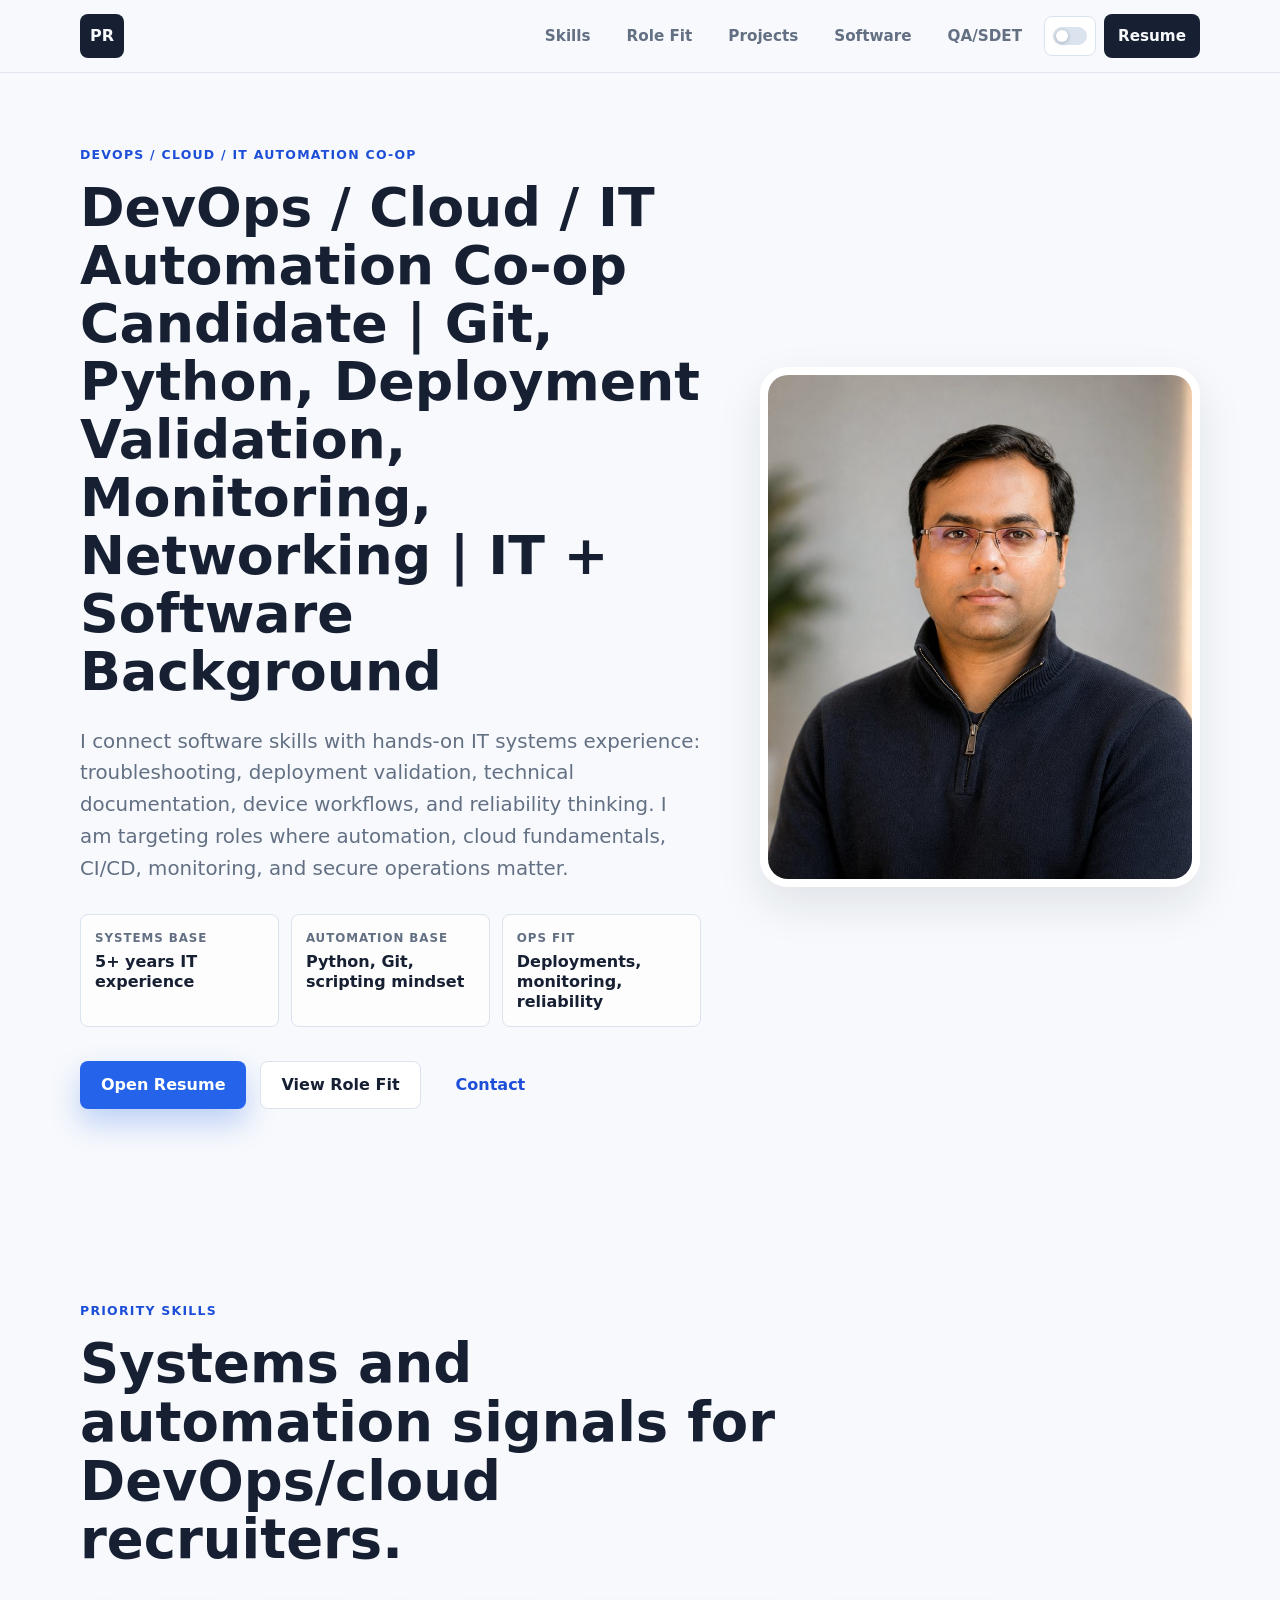
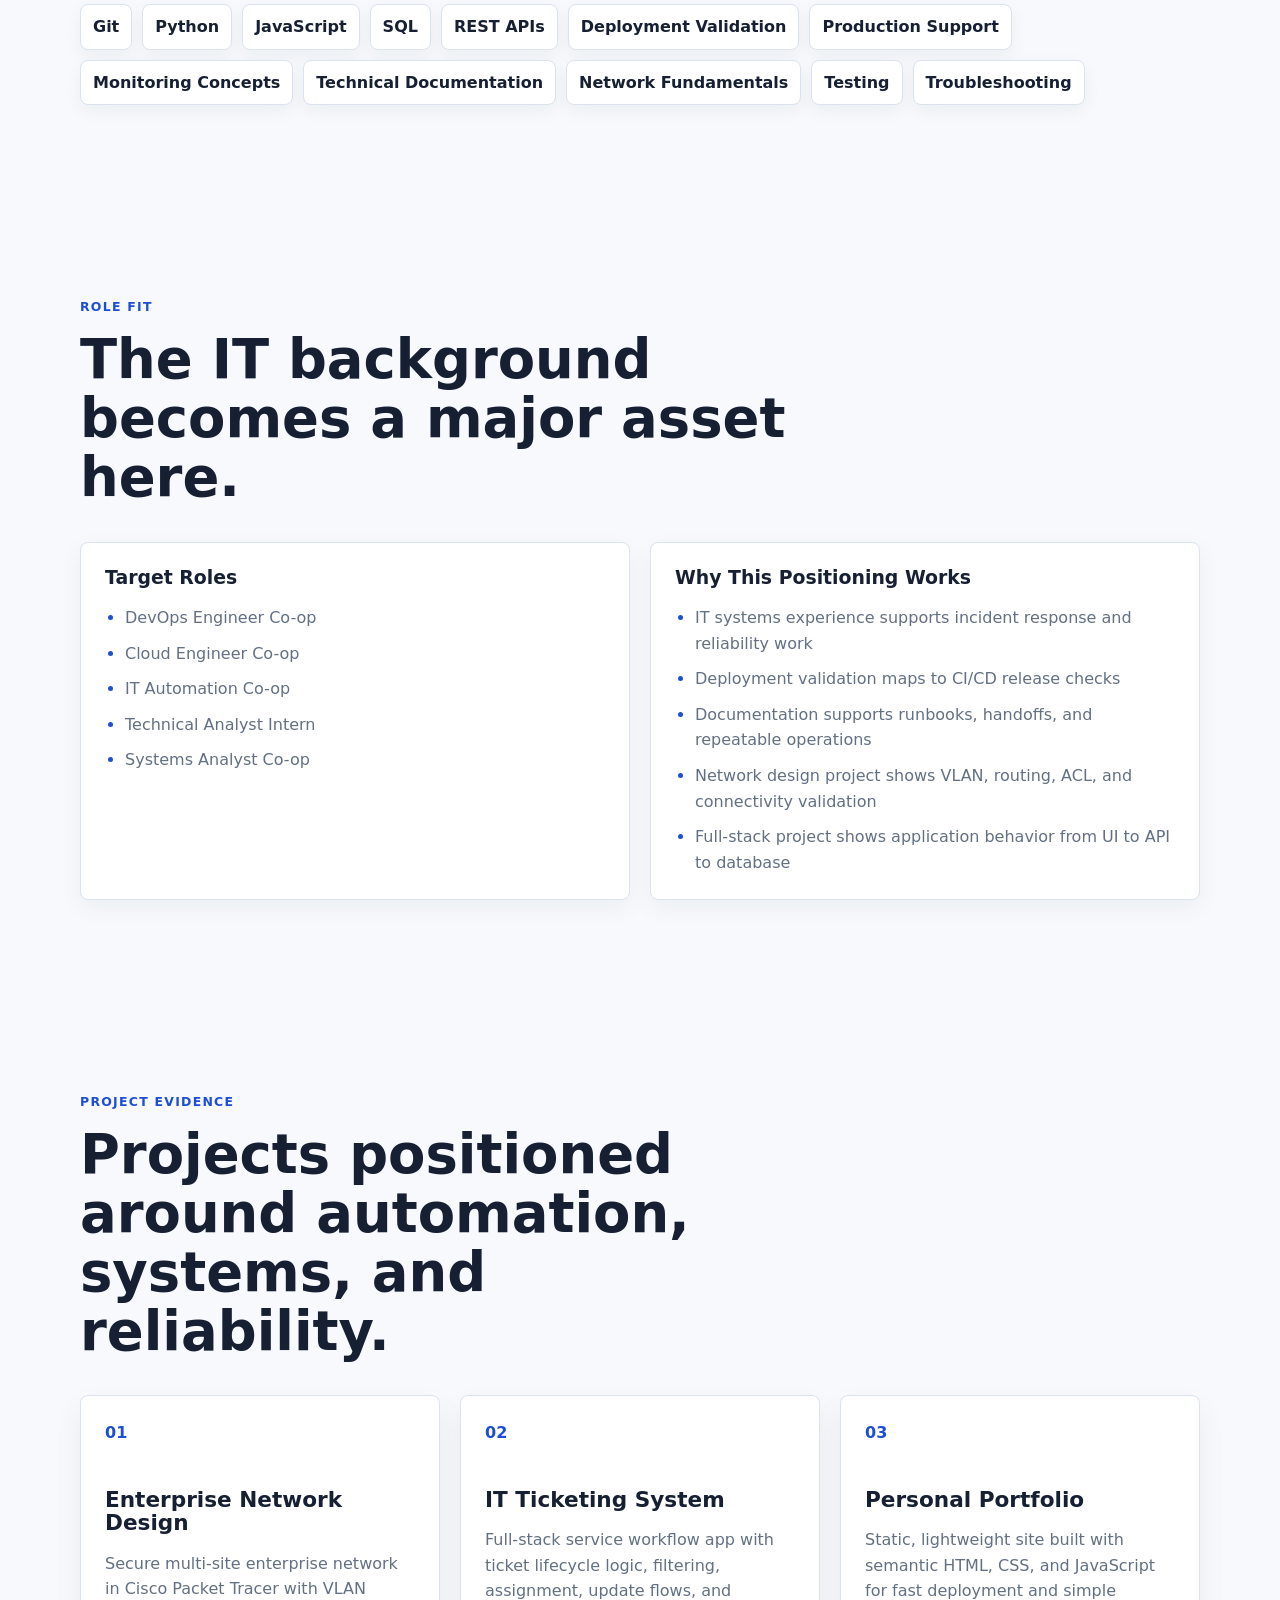
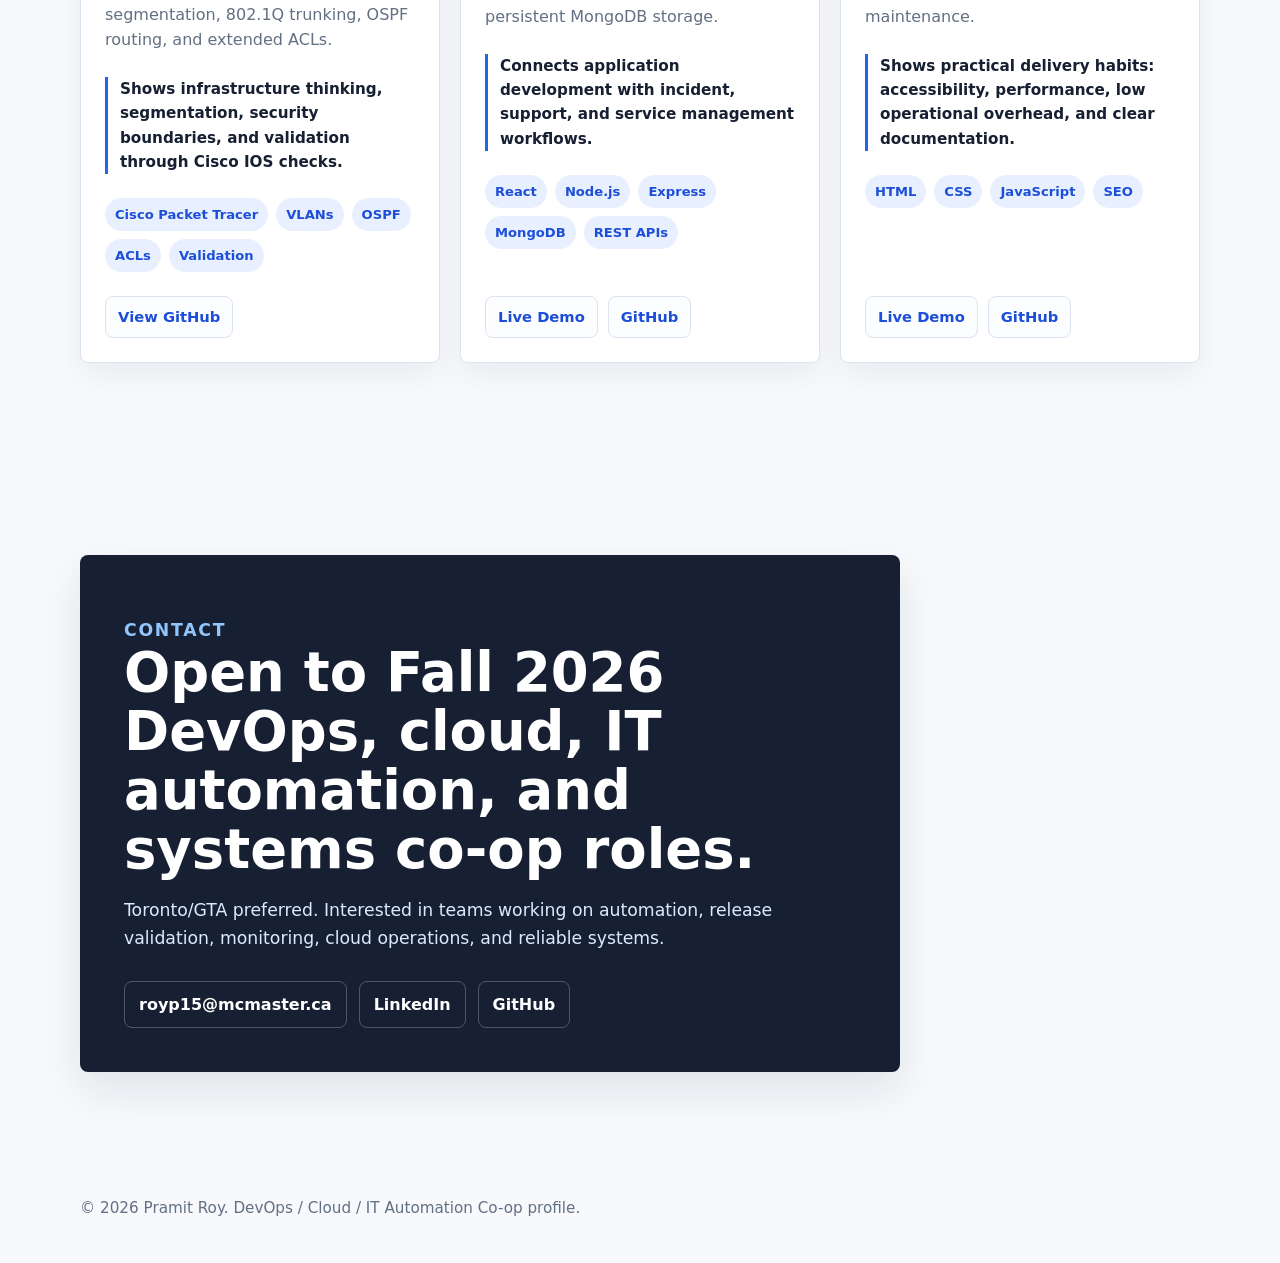
==== devops-cloud-it-automation-coop.html @ 48b1c4c4 "Make dark mode toggle visible on mobile" ====
<!DOCTYPE html>
<html lang="en">
<head>
  <meta charset="UTF-8">
  <meta name="viewport" content="width=device-width, initial-scale=1.0">
  <meta name="description" content="Pramit Roy - DevOps, Cloud, and IT Automation co-op profile focused on deployment validation, systems reliability, Git, Python, networking, and documentation.">
  <meta name="author" content="Pramit Roy">
  <meta name="theme-color" content="#172033">
  <meta name="color-scheme" content="light dark">
  <meta property="og:title" content="Pramit Roy | DevOps / Cloud / IT Automation Co-op">
  <meta property="og:description" content="DevOps, cloud, and IT automation co-op profile with IT systems experience, deployment validation, troubleshooting, documentation, and software projects.">
  <meta property="og:type" content="website">
  <meta property="og:image" content="assets/profile-optimized.jpg">
  <title>Pramit Roy | DevOps / Cloud / IT Automation Co-op</title>
  <script>
    (() => {
      try {
        const storedTheme = localStorage.getItem("portfolio-theme");
        const prefersDark = window.matchMedia("(prefers-color-scheme: dark)").matches;
        const theme = storedTheme || (prefersDark ? "dark" : "light");
        if (theme === "dark") {
          document.documentElement.dataset.theme = "dark";
        }
      } catch {
        document.documentElement.dataset.theme = "light";
      }
    })();
  </script>
  <link rel="stylesheet" href="styles.css">
</head>
<body>
  <a class="skip-link" href="#main-content">Skip to main content</a>
  <header class="site-header">
    <nav class="nav" aria-label="Primary navigation">
      <a class="logo" href="index.html" aria-label="Pramit Roy home">PR</a>
      <button class="theme-toggle mobile-theme-toggle" type="button" aria-label="Switch to dark mode" aria-pressed="false">
        <span class="theme-toggle-track" aria-hidden="true">
          <span class="theme-toggle-thumb"></span>
        </span>
      </button>
      <button class="nav-toggle" type="button" aria-expanded="false" aria-controls="primary-menu">
        <span class="sr-only">Toggle navigation</span>
        <span></span>
        <span></span>
        <span></span>
      </button>
      <ul class="nav-links" id="primary-menu">
        <li><a href="#skills">Skills</a></li>
        <li><a href="#fit">Role Fit</a></li>
        <li><a href="#projects">Projects</a></li>
        <li><a href="software-developer-coop.html">Software</a></li>
        <li><a href="qa-automation-sdet-coop.html">QA/SDET</a></li>
        <li class="theme-control">
          <button class="theme-toggle" type="button" aria-label="Switch to dark mode" aria-pressed="false">
            <span class="theme-toggle-track" aria-hidden="true">
              <span class="theme-toggle-thumb"></span>
            </span>
          </button>
        </li>
        <li><a class="nav-resume" href="assets/resume-devops-cloud-it-automation-coop.pdf" target="_blank" rel="noopener">Resume</a></li>
      </ul>
    </nav>
  </header>

  <main id="main-content">
    <section class="hero section variant-hero" id="home" aria-labelledby="hero-title">
      <div class="hero-content">
        <p class="eyebrow">DevOps / Cloud / IT Automation Co-op</p>
        <h1 id="hero-title">DevOps / Cloud / IT Automation Co-op Candidate | Git, Python, Deployment Validation, Monitoring, Networking | IT + Software Background</h1>
        <p class="hero-tagline">I connect software skills with hands-on IT systems experience: troubleshooting, deployment validation, technical documentation, device workflows, and reliability thinking. I am targeting roles where automation, cloud fundamentals, CI/CD, monitoring, and secure operations matter.</p>
        <dl class="hero-highlights" aria-label="DevOps and cloud highlights">
          <div>
            <dt>Systems Base</dt>
            <dd>5+ years IT experience</dd>
          </div>
          <div>
            <dt>Automation Base</dt>
            <dd>Python, Git, scripting mindset</dd>
          </div>
          <div>
            <dt>Ops Fit</dt>
            <dd>Deployments, monitoring, reliability</dd>
          </div>
        </dl>
        <div class="hero-actions">
          <a class="btn primary" href="assets/resume-devops-cloud-it-automation-coop.pdf" target="_blank" rel="noopener">Open Resume</a>
          <a class="btn secondary" href="#fit">View Role Fit</a>
          <a class="btn text" href="mailto:royp15@mcmaster.ca">Contact</a>
        </div>
      </div>
      <div class="hero-visual">
        <img src="assets/profile-optimized.jpg" alt="Portrait of Pramit Roy" width="520" height="520" decoding="async" fetchpriority="high">
      </div>
    </section>

    <section class="section skills" id="skills" aria-labelledby="skills-title">
      <div class="section-heading">
        <p class="eyebrow">Priority Skills</p>
        <h2 id="skills-title">Systems and automation signals for DevOps/cloud recruiters.</h2>
      </div>
      <ul class="priority-skills" aria-label="Priority DevOps and cloud skills">
        <li>Git</li>
        <li>Python</li>
        <li>JavaScript</li>
        <li>SQL</li>
        <li>REST APIs</li>
        <li>Deployment Validation</li>
        <li>Production Support</li>
        <li>Monitoring Concepts</li>
        <li>Technical Documentation</li>
        <li>Network Fundamentals</li>
        <li>Testing</li>
        <li>Troubleshooting</li>
      </ul>
    </section>

    <section class="section role-fit" id="fit" aria-labelledby="fit-title">
      <div class="section-heading">
        <p class="eyebrow">Role Fit</p>
        <h2 id="fit-title">The IT background becomes a major asset here.</h2>
      </div>
      <div class="role-grid">
        <article class="role-card">
          <h3>Target Roles</h3>
          <ul class="role-list">
            <li>DevOps Engineer Co-op</li>
            <li>Cloud Engineer Co-op</li>
            <li>IT Automation Co-op</li>
            <li>Technical Analyst Intern</li>
            <li>Systems Analyst Co-op</li>
          </ul>
        </article>
        <article class="role-card">
          <h3>Why This Positioning Works</h3>
          <ul class="role-list">
            <li>IT systems experience supports incident response and reliability work</li>
            <li>Deployment validation maps to CI/CD release checks</li>
            <li>Documentation supports runbooks, handoffs, and repeatable operations</li>
            <li>Network design project shows VLAN, routing, ACL, and connectivity validation</li>
            <li>Full-stack project shows application behavior from UI to API to database</li>
          </ul>
        </article>
      </div>
    </section>

    <section class="section projects" id="projects" aria-labelledby="projects-title">
      <div class="section-heading">
        <p class="eyebrow">Project Evidence</p>
        <h2 id="projects-title">Projects positioned around automation, systems, and reliability.</h2>
      </div>
      <div class="project-grid">
        <article class="project-card">
          <p class="project-number">01</p>
          <h3>Enterprise Network Design</h3>
          <p>Secure multi-site enterprise network in Cisco Packet Tracer with VLAN segmentation, 802.1Q trunking, OSPF routing, and extended ACLs.</p>
          <p class="project-impact">Shows infrastructure thinking, segmentation, security boundaries, and validation through Cisco IOS checks.</p>
          <ul class="project-tags">
            <li>Cisco Packet Tracer</li>
            <li>VLANs</li>
            <li>OSPF</li>
            <li>ACLs</li>
            <li>Validation</li>
          </ul>
          <div class="project-links">
            <a href="https://github.com/proyneon-hub/enterprise-network-design" target="_blank" rel="noopener">View GitHub</a>
          </div>
        </article>
        <article class="project-card">
          <p class="project-number">02</p>
          <h3>IT Ticketing System</h3>
          <p>Full-stack service workflow app with ticket lifecycle logic, filtering, assignment, update flows, and persistent MongoDB storage.</p>
          <p class="project-impact">Connects application development with incident, support, and service management workflows.</p>
          <ul class="project-tags">
            <li>React</li>
            <li>Node.js</li>
            <li>Express</li>
            <li>MongoDB</li>
            <li>REST APIs</li>
          </ul>
          <div class="project-links">
            <a href="https://it-ticketing-system-pi.vercel.app" target="_blank" rel="noopener">Live Demo</a>
            <a href="https://github.com/proyneon-hub/it-ticketing-system" target="_blank" rel="noopener">GitHub</a>
          </div>
        </article>
        <article class="project-card">
          <p class="project-number">03</p>
          <h3>Personal Portfolio</h3>
          <p>Static, lightweight site built with semantic HTML, CSS, and JavaScript for fast deployment and simple maintenance.</p>
          <p class="project-impact">Shows practical delivery habits: accessibility, performance, low operational overhead, and clear documentation.</p>
          <ul class="project-tags">
            <li>HTML</li>
            <li>CSS</li>
            <li>JavaScript</li>
            <li>SEO</li>
          </ul>
          <div class="project-links">
            <a href="https://pramitroy.tech" target="_blank" rel="noopener">Live Demo</a>
            <a href="https://github.com/proyneon-hub/personal-portfolio" target="_blank" rel="noopener">GitHub</a>
          </div>
        </article>
      </div>
    </section>

    <section class="section contact" id="contact" aria-labelledby="contact-title">
      <div class="contact-panel">
        <p class="eyebrow">Contact</p>
        <h2 id="contact-title">Open to Fall 2026 DevOps, cloud, IT automation, and systems co-op roles.</h2>
        <p>Toronto/GTA preferred. Interested in teams working on automation, release validation, monitoring, cloud operations, and reliable systems.</p>
        <address class="contact-links">
          <a href="mailto:royp15@mcmaster.ca">royp15@mcmaster.ca</a>
          <a href="https://www.linkedin.com/in/pramit-roy-338729289" target="_blank" rel="noopener">LinkedIn</a>
          <a href="https://github.com/proyneon-hub" target="_blank" rel="noopener">GitHub</a>
        </address>
      </div>
    </section>
  </main>

  <footer class="site-footer">
    <p>&copy; <span id="year"></span> Pramit Roy. DevOps / Cloud / IT Automation Co-op profile.</p>
  </footer>
  <script src="script.js" defer></script>
</body>
</html>
---- styles.css ----
/* Design tokens: edit these variables to quickly change the site's look and spacing. */
:root {
  --bg: #f7f9fc;
  --surface: #ffffff;
  --surface-alt: #fbfdff;
  --text: #172033;
  --muted: #637083;
  --line: #dbe3ee;
  --accent: #2563eb;
  --accent-strong: #1d4ed8;
  --accent-contrast: #ffffff;
  --accent-soft: #e8f0ff;
  --header-bg: rgba(247, 249, 252, 0.88);
  --header-line: rgba(219, 227, 238, 0.8);
  --contact-bg: #172033;
  --contact-eyebrow: #93c5fd;
  --contact-muted: #dbeafe;
  --solid-text: #ffffff;
  --shadow: 0 18px 45px rgba(23, 32, 51, 0.1);
  --radius: 8px;
  --max-width: 1120px;
  color-scheme: light;
}

:root[data-theme="dark"] {
  --bg: #101112;
  --surface: #181b1d;
  --surface-alt: #202427;
  --text: #f3f7f5;
  --muted: #a8b2ae;
  --line: #30373a;
  --accent: #0ea5e9;
  --accent-strong: #38bdf8;
  --accent-contrast: #051016;
  --accent-soft: #0b3447;
  --header-bg: rgba(16, 17, 18, 0.9);
  --header-line: rgba(48, 55, 58, 0.85);
  --contact-bg: #15181b;
  --contact-eyebrow: #7dd3fc;
  --contact-muted: #c8d7d3;
  --solid-text: #ffffff;
  --shadow: 0 18px 45px rgba(0, 0, 0, 0.36);
  color-scheme: dark;
}

/* Base reset and document defaults. */
* {
  box-sizing: border-box;
}

html {
  scroll-behavior: smooth;
  scroll-padding-top: 88px;
}

body {
  margin: 0;
  background: var(--bg);
  color: var(--text);
  font-family: Inter, ui-sans-serif, system-ui, -apple-system, BlinkMacSystemFont, "Segoe UI", sans-serif;
  line-height: 1.6;
  text-rendering: optimizeLegibility;
  -webkit-font-smoothing: antialiased;
}

body.nav-open {
  overflow: hidden;
}

img {
  display: block;
  max-width: 100%;
}

a {
  color: inherit;
}

a:focus-visible,
button:focus-visible {
  outline: 3px solid var(--accent);
  outline-offset: 4px;
}

/* Shared accessibility helpers. */
.sr-only {
  position: absolute;
  width: 1px;
  height: 1px;
  padding: 0;
  margin: -1px;
  overflow: hidden;
  clip: rect(0, 0, 0, 0);
  white-space: nowrap;
  border: 0;
}

.skip-link {
  position: fixed;
  top: 12px;
  left: 12px;
  z-index: 100;
  padding: 10px 14px;
  border-radius: var(--radius);
  background: var(--text);
  color: #fff;
  font-weight: 800;
  text-decoration: none;
  transform: translateY(-140%);
  transition: transform 180ms ease;
}

.skip-link:focus {
  transform: translateY(0);
}

/* Sticky header and navigation styles, including the mobile menu button. */
.site-header {
  position: sticky;
  top: 0;
  z-index: 20;
  background: var(--header-bg);
  border-bottom: 1px solid var(--header-line);
  backdrop-filter: blur(16px);
}

.nav {
  width: min(calc(100% - 32px), var(--max-width));
  min-height: 72px;
  margin: 0 auto;
  display: flex;
  align-items: center;
  justify-content: space-between;
}

.logo {
  display: inline-flex;
  align-items: center;
  justify-content: center;
  width: 44px;
  height: 44px;
  border-radius: var(--radius);
  background: var(--text);
  color: var(--bg);
  font-weight: 800;
  letter-spacing: 0;
  text-decoration: none;
}

.nav-links {
  display: flex;
  align-items: center;
  gap: 8px;
  margin: 0;
  padding: 0;
  list-style: none;
}

.nav-links a {
  display: inline-flex;
  padding: 10px 14px;
  border-radius: var(--radius);
  color: var(--muted);
  font-size: 0.95rem;
  font-weight: 700;
  text-decoration: none;
  transition: background 180ms ease, color 180ms ease;
}

.nav-links a:hover,
.nav-links a.active {
  background: var(--accent-soft);
  color: var(--accent-strong);
}

.nav-links a[aria-current="location"] {
  background: var(--accent-soft);
  color: var(--accent-strong);
}

.nav-links .nav-resume {
  background: var(--text);
  color: var(--bg);
}

.nav-links .nav-resume:hover {
  background: var(--accent-strong);
  color: var(--accent-contrast);
}

.theme-control {
  display: inline-flex;
  align-items: center;
}

.theme-toggle {
  display: inline-flex;
  align-items: center;
  justify-content: center;
  width: 52px;
  height: 40px;
  border: 1px solid var(--line);
  border-radius: var(--radius);
  background: var(--surface);
  color: var(--text);
  cursor: pointer;
  transition: background 180ms ease, border-color 180ms ease, transform 180ms ease;
}

.theme-toggle:hover {
  background: var(--accent-soft);
  border-color: var(--accent-strong);
  transform: translateY(-1px);
}

.mobile-theme-toggle {
  display: none;
}

.theme-toggle-track {
  position: relative;
  width: 34px;
  height: 18px;
  border-radius: 999px;
  background: var(--line);
  transition: background 180ms ease;
}

.theme-toggle-thumb {
  position: absolute;
  top: 3px;
  left: 3px;
  width: 12px;
  height: 12px;
  border-radius: 50%;
  background: var(--surface);
  box-shadow: 0 1px 4px rgba(23, 32, 51, 0.3);
  transition: transform 180ms ease, background 180ms ease;
}

:root[data-theme="dark"] .theme-toggle-track {
  background: var(--accent);
}

:root[data-theme="dark"] .theme-toggle-thumb {
  background: var(--text);
  transform: translateX(16px);
}

.nav-toggle {
  display: none;
  width: 44px;
  height: 44px;
  border: 1px solid var(--line);
  border-radius: var(--radius);
  background: var(--surface);
  cursor: pointer;
}

.nav-toggle span:not(.sr-only) {
  display: block;
  width: 20px;
  height: 2px;
  margin: 5px auto;
  background: var(--text);
  border-radius: 2px;
  transition: transform 180ms ease, opacity 180ms ease;
}

.nav-toggle[aria-expanded="true"] span:nth-child(2) {
  transform: translateY(7px) rotate(45deg);
}

.nav-toggle[aria-expanded="true"] span:nth-child(3) {
  opacity: 0;
}

.nav-toggle[aria-expanded="true"] span:nth-child(4) {
  transform: translateY(-7px) rotate(-45deg);
}

/* Shared page section layout and heading styles. */
.section {
  width: min(calc(100% - 32px), var(--max-width));
  margin: 0 auto;
  padding: 96px 0;
}

/* Hero section: main intro, portrait, highlights, and call-to-action buttons. */
.hero {
  min-height: calc(100vh - 72px);
  display: grid;
  grid-template-columns: minmax(0, 1.05fr) minmax(280px, 0.75fr);
  align-items: center;
  gap: 56px;
  padding-top: 72px;
}

.eyebrow {
  margin: 0 0 14px;
  color: var(--accent-strong);
  font-size: 0.78rem;
  font-weight: 800;
  letter-spacing: 0.1em;
  text-transform: uppercase;
}

h1,
h2,
h3,
p {
  overflow-wrap: anywhere;
}

h1,
h2,
h3 {
  margin: 0;
  line-height: 1.08;
}

h1 {
  max-width: 760px;
  font-size: clamp(3.25rem, 9vw, 6.6rem);
  letter-spacing: 0;
}

h2 {
  max-width: 720px;
  font-size: clamp(2rem, 5vw, 3.4rem);
  letter-spacing: 0;
}

h3 {
  font-size: 1.35rem;
}

.hero-tagline {
  max-width: 680px;
  margin: 24px 0 0;
  color: var(--muted);
  font-size: clamp(1.1rem, 2.4vw, 1.45rem);
}

.variant-hero h1 {
  max-width: 830px;
  font-size: clamp(1.9rem, 4.2vw, 3.4rem);
  overflow-wrap: anywhere;
}

.variant-hero .hero-tagline {
  font-size: clamp(1.02rem, 2vw, 1.24rem);
}

.hero-highlights {
  display: grid;
  grid-template-columns: repeat(3, minmax(0, 1fr));
  gap: 12px;
  max-width: 720px;
  margin: 30px 0 0;
}

.hero-highlights div {
  padding: 14px;
  border: 1px solid var(--line);
  border-radius: var(--radius);
  background: color-mix(in srgb, var(--surface) 78%, transparent);
}

.hero-highlights dt {
  color: var(--muted);
  font-size: 0.74rem;
  font-weight: 800;
  letter-spacing: 0.08em;
  text-transform: uppercase;
}

.hero-highlights dd {
  margin: 4px 0 0;
  color: var(--text);
  font-weight: 850;
  line-height: 1.25;
}

.hero-actions {
  display: flex;
  flex-wrap: wrap;
  gap: 14px;
  margin-top: 34px;
}

/* Reusable button styles used in the hero and other action areas. */
.btn {
  display: inline-flex;
  align-items: center;
  justify-content: center;
  min-height: 48px;
  padding: 0 20px;
  border: 1px solid transparent;
  border-radius: var(--radius);
  font-weight: 800;
  text-decoration: none;
  transition: transform 180ms ease, box-shadow 180ms ease, background 180ms ease;
}

.btn:hover {
  transform: translateY(-2px);
}

.btn.primary {
  background: var(--accent);
  color: var(--accent-contrast);
  box-shadow: 0 14px 30px rgba(37, 99, 235, 0.28);
}

.btn.primary:hover {
  background: var(--accent-strong);
}

.btn.secondary {
  background: var(--surface);
  border-color: var(--line);
  color: var(--text);
}

.btn.text {
  color: var(--accent-strong);
}

.btn.text:hover {
  background: var(--accent-soft);
}

.hero-visual {
  position: relative;
  min-width: 0;
}

.hero-content {
  min-width: 0;
}

.hero-visual::before {
  content: "";
  position: absolute;
  inset: 12%;
  z-index: -1;
  border-radius: 30px;
  background: var(--accent-soft);
  transform: rotate(-8deg);
}

.hero-visual img {
  width: min(100%, 440px);
  aspect-ratio: 1;
  margin-left: auto;
  border: 8px solid var(--surface);
  border-radius: 28px;
  object-fit: cover;
  box-shadow: var(--shadow);
}

/* About section layout. */
.section-heading {
  margin-bottom: 34px;
}

.about-grid {
  display: grid;
  grid-template-columns: repeat(2, minmax(0, 1fr));
  gap: 28px;
}

.about-grid p,
.contact-panel p {
  margin: 0;
  color: var(--muted);
  font-size: 1.08rem;
}

/* Skills section category cards and pill lists. */
.skills-grid {
  display: grid;
  grid-template-columns: repeat(3, minmax(0, 1fr));
  gap: 20px;
}

.skill-group {
  padding: 22px;
  border: 1px solid var(--line);
  border-radius: var(--radius);
  background: var(--surface);
  box-shadow: 0 8px 24px rgba(23, 32, 51, 0.05);
}

.skill-group h3 {
  margin-bottom: 16px;
  font-size: 1.05rem;
}

.skill-list {
  display: flex;
  flex-wrap: wrap;
  gap: 10px;
  margin: 0;
  padding: 0;
  list-style: none;
}

.skill-list li {
  display: inline-flex;
  align-items: center;
  min-height: 40px;
  padding: 8px 11px;
  border: 1px solid var(--line);
  border-radius: var(--radius);
  background: var(--surface-alt);
  color: var(--text);
  font-size: 0.92rem;
  font-weight: 750;
  text-align: center;
}

.priority-skills {
  display: flex;
  flex-wrap: wrap;
  gap: 10px;
  margin: 0;
  padding: 0;
  list-style: none;
}

.priority-skills li {
  display: inline-flex;
  align-items: center;
  min-height: 42px;
  padding: 9px 12px;
  border: 1px solid var(--line);
  border-radius: var(--radius);
  background: var(--surface);
  color: var(--text);
  font-weight: 800;
  box-shadow: 0 6px 18px rgba(23, 32, 51, 0.05);
}

/* Role fit section for quickly matching portfolio evidence to target job families. */
.role-grid {
  display: grid;
  grid-template-columns: repeat(2, minmax(0, 1fr));
  gap: 20px;
}

.role-card {
  padding: 24px;
  border: 1px solid var(--line);
  border-radius: var(--radius);
  background: var(--surface);
  box-shadow: 0 8px 24px rgba(23, 32, 51, 0.05);
}

.role-card h3 {
  margin-bottom: 18px;
  font-size: 1.18rem;
}

.role-list {
  display: grid;
  gap: 10px;
  margin: 0;
  padding-left: 20px;
  color: var(--muted);
}

.role-list li::marker {
  color: var(--accent-strong);
}

/* Project cards and project technology tags. */
.project-grid {
  display: grid;
  grid-template-columns: repeat(3, minmax(0, 1fr));
  gap: 20px;
}

.project-card {
  display: flex;
  min-height: 380px;
  flex-direction: column;
  padding: 24px;
  border: 1px solid var(--line);
  border-radius: var(--radius);
  background: var(--surface);
  box-shadow: 0 12px 30px rgba(23, 32, 51, 0.06);
  transition: transform 180ms ease, box-shadow 180ms ease;
}

.project-card:hover {
  transform: translateY(-4px);
  box-shadow: var(--shadow);
}

.project-number {
  margin: 0 0 42px;
  color: var(--accent-strong);
  font-weight: 900;
}

.project-image {
  width: 100%;
  height: clamp(170px, 32vw, 240px);
  margin: -18px 0 20px;
  border: 1px solid var(--line);
  border-radius: var(--radius);
  object-fit: contain;
  object-position: center;
  background: #a1a1a0;
}

.project-card p:not(.project-number):not(.project-impact) {
  margin: 16px 0 24px;
  color: var(--muted);
}

.project-impact {
  margin: 0 0 24px;
  padding-left: 12px;
  border-left: 3px solid var(--accent);
  color: var(--text);
  font-size: 0.95rem;
  font-weight: 650;
}

.project-tags {
  display: flex;
  flex-wrap: wrap;
  gap: 8px;
  margin: 0 0 24px;
  padding: 0;
  list-style: none;
}

.project-tags li {
  padding: 6px 10px;
  border-radius: 999px;
  background: var(--accent-soft);
  color: var(--accent-strong);
  font-size: 0.82rem;
  font-weight: 800;
}

.project-links {
  display: flex;
  flex-wrap: wrap;
  gap: 10px;
  margin-top: auto;
}

.project-links a {
  display: inline-flex;
  align-items: center;
  justify-content: center;
  min-height: 40px;
  padding: 8px 12px;
  border: 1px solid var(--line);
  border-radius: var(--radius);
  background: var(--surface-alt);
  color: var(--accent-strong);
  cursor: pointer;
  font-size: 0.92rem;
  font-weight: 900;
  text-decoration: none;
  transition: background 200ms ease, border-color 200ms ease, transform 200ms ease;
}

.project-links a:hover {
  background: var(--accent-soft);
  border-color: #b7ccff;
  text-decoration: underline;
  transform: translateY(-1px);
}

/* Contact callout panel and social links. */
.contact-panel {
  max-width: 820px;
  padding: 44px;
  border-radius: var(--radius);
  background: var(--contact-bg);
  color: var(--solid-text);
  box-shadow: var(--shadow);
}

.contact-panel .eyebrow {
  color: var(--contact-eyebrow);
}

.contact-panel p {
  margin-top: 18px;
  color: var(--contact-muted);
}

.contact-links {
  display: flex;
  flex-wrap: wrap;
  gap: 12px;
  margin-top: 28px;
  font-style: normal;
}

.contact-links a {
  display: inline-flex;
  padding: 10px 14px;
  border: 1px solid rgba(255, 255, 255, 0.24);
  border-radius: var(--radius);
  color: var(--solid-text);
  font-weight: 800;
  text-decoration: none;
  transition: background 180ms ease;
}

.contact-links a:hover {
  background: rgba(255, 255, 255, 0.12);
}

/* Footer. */
.site-footer {
  width: min(calc(100% - 32px), var(--max-width));
  margin: 0 auto;
  padding: 28px 0 42px;
  color: var(--muted);
  font-size: 0.95rem;
}

.site-footer p {
  margin: 0;
}

/* Tablet and small laptop layout adjustments. */
@media (max-width: 860px) {
  .mobile-theme-toggle {
    display: inline-flex;
    margin-left: auto;
  }

  .nav-toggle {
    display: block;
    margin-left: 8px;
  }

  .nav-links {
    position: fixed;
    top: 72px;
    right: 16px;
    left: 16px;
    display: none;
    flex-direction: column;
    align-items: stretch;
    padding: 14px;
    border: 1px solid var(--line);
    border-radius: var(--radius);
    background: var(--surface);
    box-shadow: var(--shadow);
  }

  .nav-links.open {
    display: flex;
  }

  .nav-links a {
    justify-content: center;
  }

  .nav-links .theme-control {
    display: none;
  }

  .theme-control {
    justify-content: center;
    padding: 4px 0;
  }

  .nav-links .nav-resume {
    margin-top: 4px;
  }

  .hero {
    grid-template-columns: 1fr;
    gap: 40px;
    min-height: auto;
    padding-top: 64px;
  }

  .hero-visual img {
    width: min(100%, 360px);
    margin: 0 auto;
  }

  .about-grid,
  .role-grid,
  .project-grid {
    grid-template-columns: 1fr;
  }

  .skills-grid {
    grid-template-columns: 1fr;
  }

  .hero-highlights {
    grid-template-columns: 1fr;
  }
}

/* Phone layout adjustments. */
@media (max-width: 560px) {
  .section {
    width: min(calc(100% - 24px), var(--max-width));
    padding: 70px 0;
  }

  .hero {
    padding-top: 48px;
  }

  h1 {
    font-size: clamp(3rem, 16vw, 4.2rem);
  }

  .variant-hero h1 {
    font-size: clamp(1.6rem, 8vw, 2rem);
    line-height: 1.12;
  }

  .variant-hero .hero-tagline {
    font-size: 1rem;
  }

  .hero-actions,
  .contact-links {
    flex-direction: column;
  }

  .btn,
  .contact-links a {
    width: 100%;
  }

  .skill-group {
    padding: 18px;
  }

  .contact-panel {
    padding: 28px 20px;
  }

  .project-card {
    min-height: auto;
  }
}

/* Respect users who prefer reduced animation. */
@media (prefers-reduced-motion: reduce) {
  *,
  *::before,
  *::after {
    scroll-behavior: auto !important;
    transition-duration: 0.01ms !important;
    animation-duration: 0.01ms !important;
    animation-iteration-count: 1 !important;
  }
}
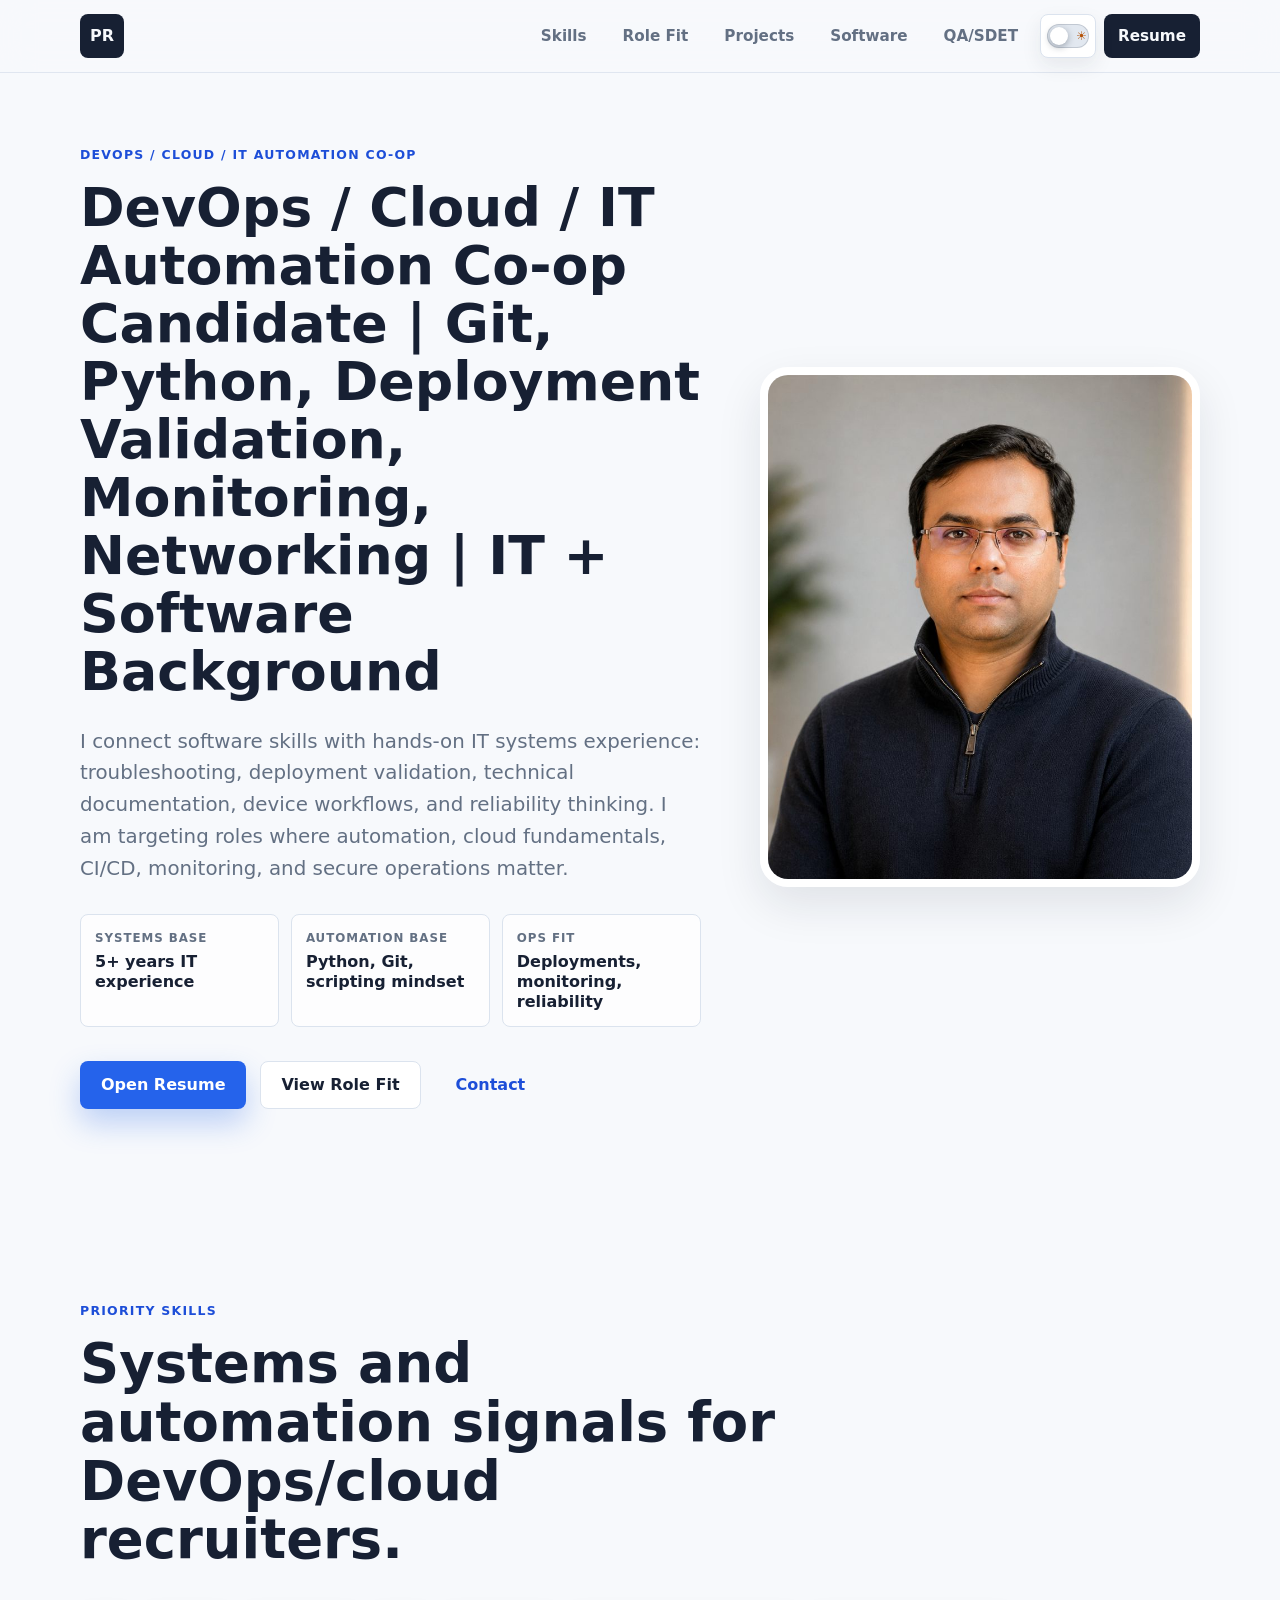
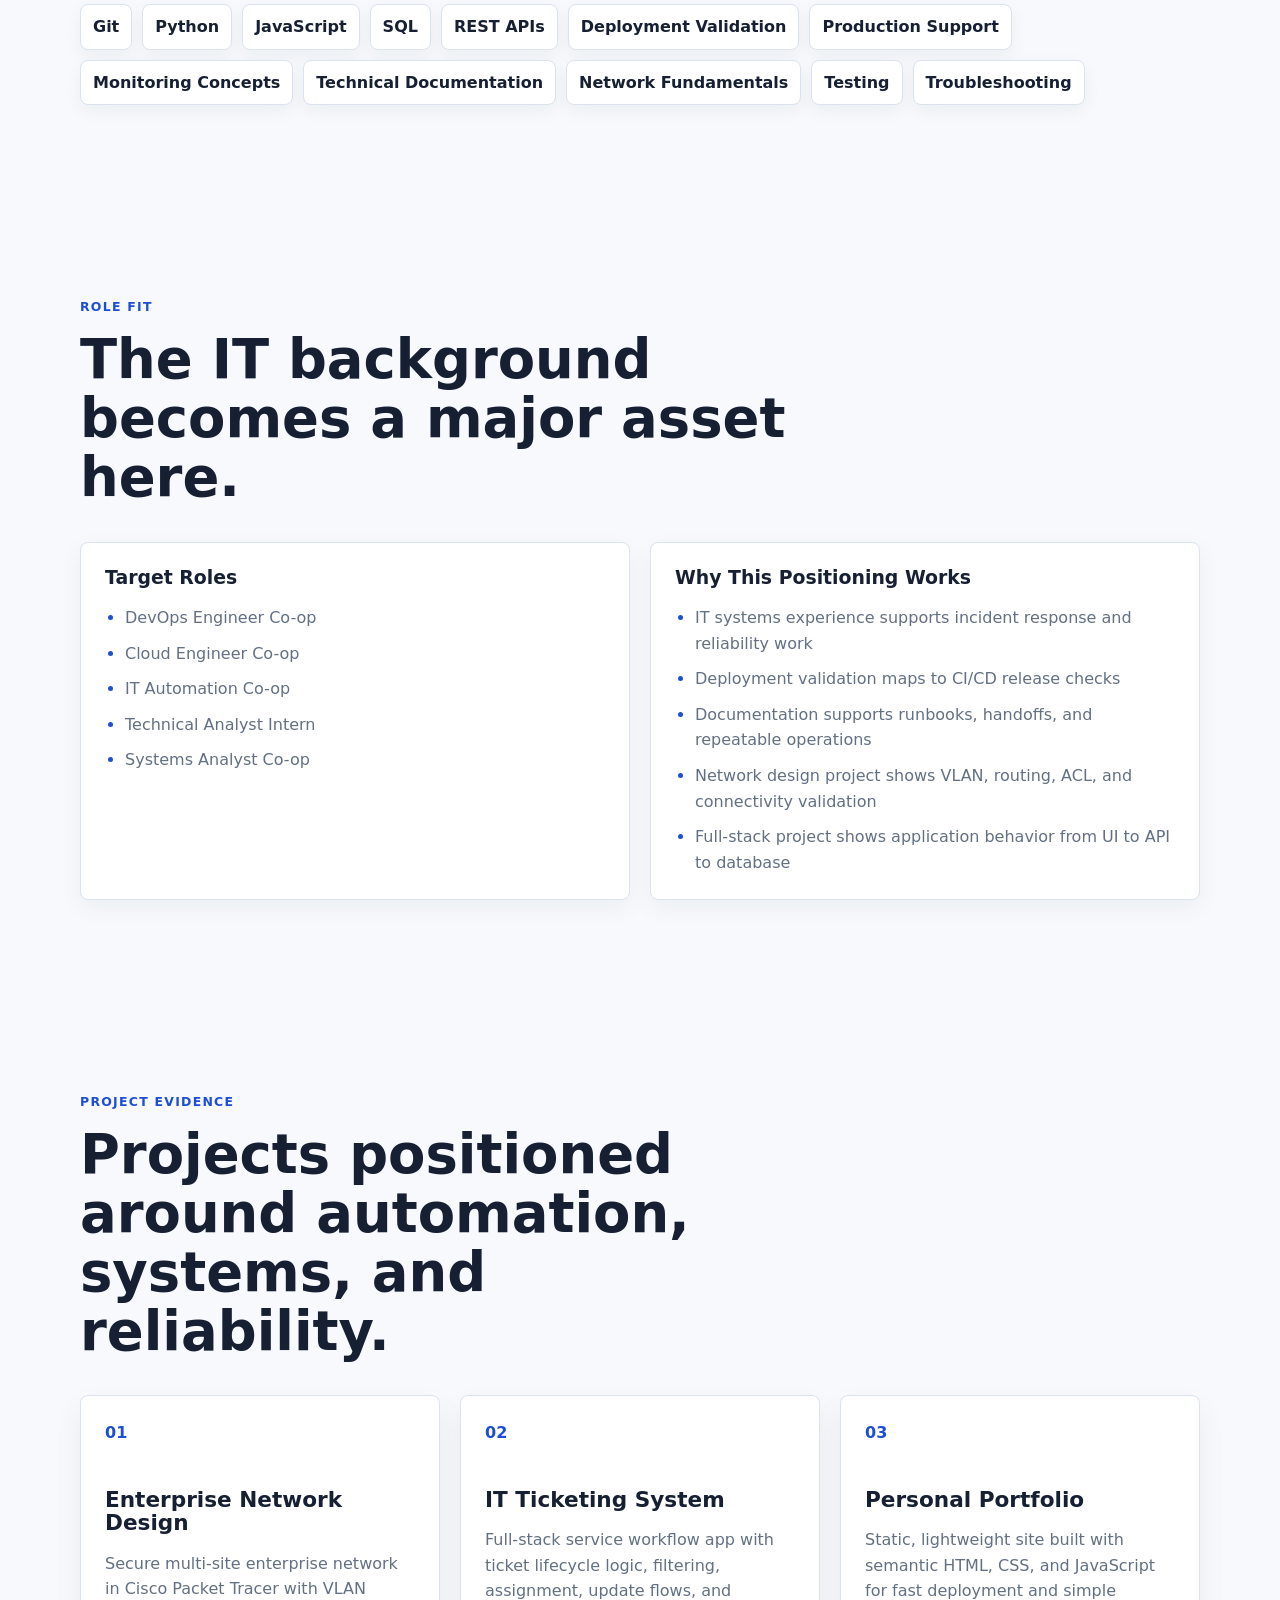
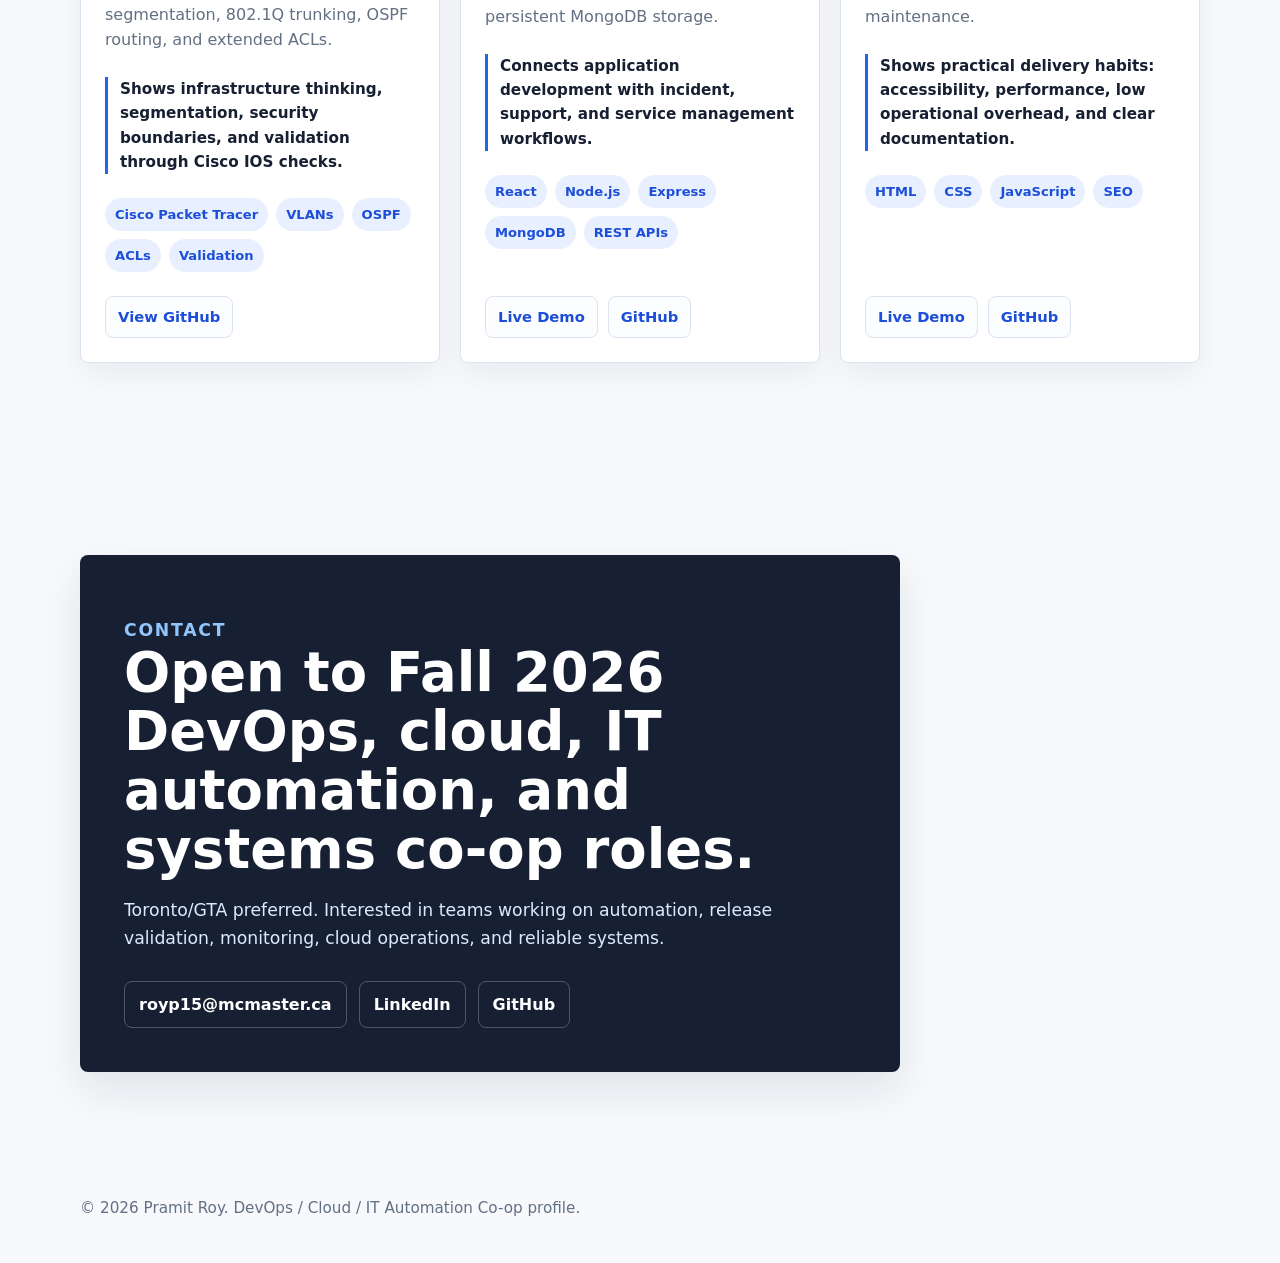
==== commit 63b3b954: "Fix dark mode toggle visibility" ====
--- a/devops-cloud-it-automation-coop.html
+++ b/devops-cloud-it-automation-coop.html
@@ -18,9 +18,7 @@
         const storedTheme = localStorage.getItem("portfolio-theme");
         const prefersDark = window.matchMedia("(prefers-color-scheme: dark)").matches;
         const theme = storedTheme || (prefersDark ? "dark" : "light");
-        if (theme === "dark") {
-          document.documentElement.dataset.theme = "dark";
-        }
+        document.documentElement.dataset.theme = theme === "dark" ? "dark" : "light";
       } catch {
         document.documentElement.dataset.theme = "light";
       }
--- a/styles.css
+++ b/styles.css
@@ -194,23 +194,50 @@
 }
 
 .theme-toggle {
+  position: relative;
   display: inline-flex;
   align-items: center;
   justify-content: center;
-  width: 52px;
-  height: 40px;
+  width: 56px;
+  height: 44px;
+  padding: 0;
   border: 1px solid var(--line);
   border-radius: var(--radius);
   background: var(--surface);
   color: var(--text);
   cursor: pointer;
-  transition: background 180ms ease, border-color 180ms ease, transform 180ms ease;
+  box-shadow: 0 8px 20px rgba(23, 32, 51, 0.08);
+  transition: background 180ms ease, border-color 180ms ease, box-shadow 180ms ease, transform 180ms ease;
 }
 
 .theme-toggle:hover {
   background: var(--accent-soft);
   border-color: var(--accent-strong);
+  box-shadow: 0 12px 24px rgba(23, 32, 51, 0.12);
   transform: translateY(-1px);
+}
+
+.theme-toggle::before,
+.theme-toggle::after {
+  position: absolute;
+  z-index: 1;
+  top: 50%;
+  font-size: 0.76rem;
+  line-height: 1;
+  transform: translateY(-50%);
+  transition: color 180ms ease, opacity 180ms ease;
+}
+
+.theme-toggle::before {
+  left: 9px;
+  content: "\263E";
+  color: var(--muted);
+}
+
+.theme-toggle::after {
+  right: 8px;
+  content: "\2600";
+  color: #b45309;
 }
 
 .mobile-theme-toggle {
@@ -219,32 +246,44 @@
 
 .theme-toggle-track {
   position: relative;
-  width: 34px;
-  height: 18px;
+  width: 42px;
+  height: 24px;
   border-radius: 999px;
-  background: var(--line);
-  transition: background 180ms ease;
+  background: #e2e8f0;
+  box-shadow: inset 0 0 0 1px rgba(23, 32, 51, 0.16);
+  transition: background 180ms ease, box-shadow 180ms ease;
 }
 
 .theme-toggle-thumb {
   position: absolute;
+  z-index: 2;
   top: 3px;
   left: 3px;
-  width: 12px;
-  height: 12px;
+  width: 18px;
+  height: 18px;
   border-radius: 50%;
   background: var(--surface);
-  box-shadow: 0 1px 4px rgba(23, 32, 51, 0.3);
+  box-shadow: 0 2px 7px rgba(23, 32, 51, 0.36);
   transition: transform 180ms ease, background 180ms ease;
 }
 
 :root[data-theme="dark"] .theme-toggle-track {
-  background: var(--accent);
+  background: #075985;
+  box-shadow: inset 0 0 0 1px rgba(125, 211, 252, 0.42);
 }
 
 :root[data-theme="dark"] .theme-toggle-thumb {
   background: var(--text);
-  transform: translateX(16px);
+  transform: translateX(18px);
+}
+
+:root[data-theme="dark"] .theme-toggle::before {
+  color: #7dd3fc;
+}
+
+:root[data-theme="dark"] .theme-toggle::after {
+  color: var(--muted);
+  opacity: 0.72;
 }
 
 .nav-toggle {
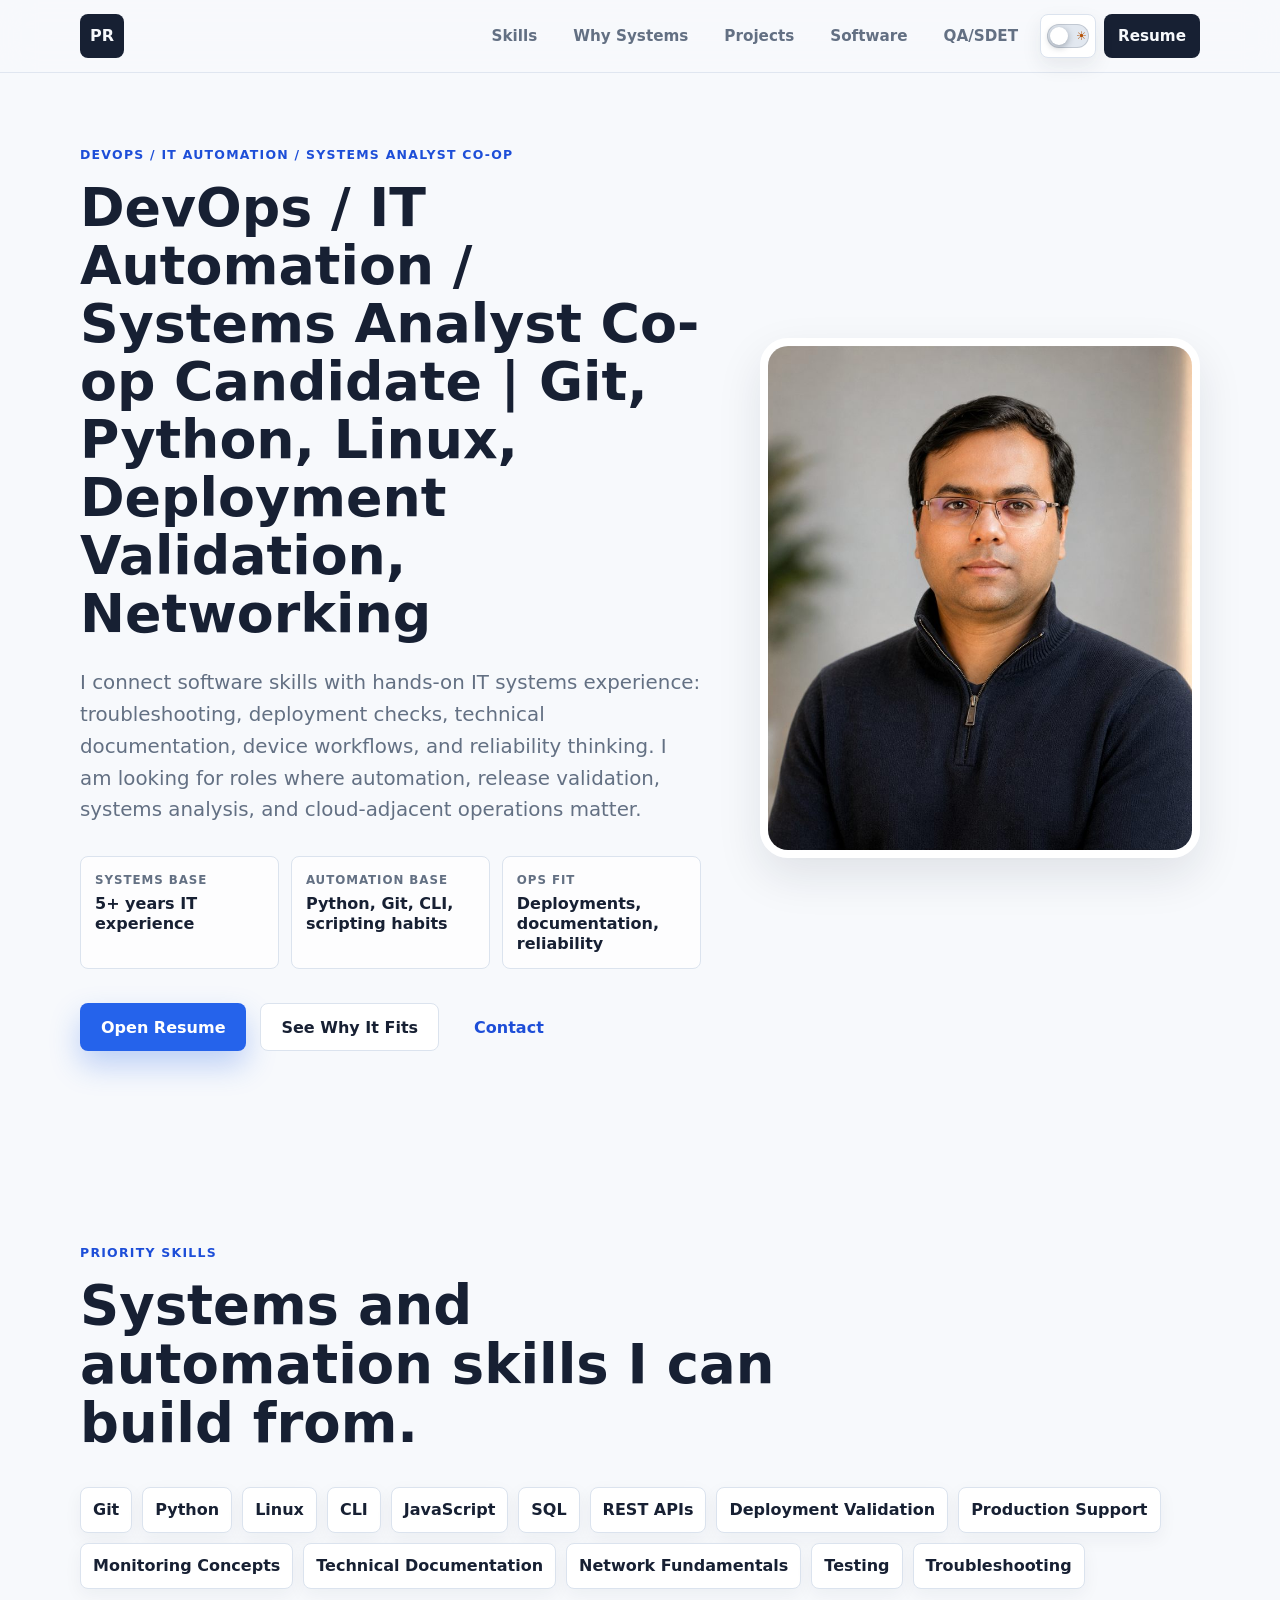
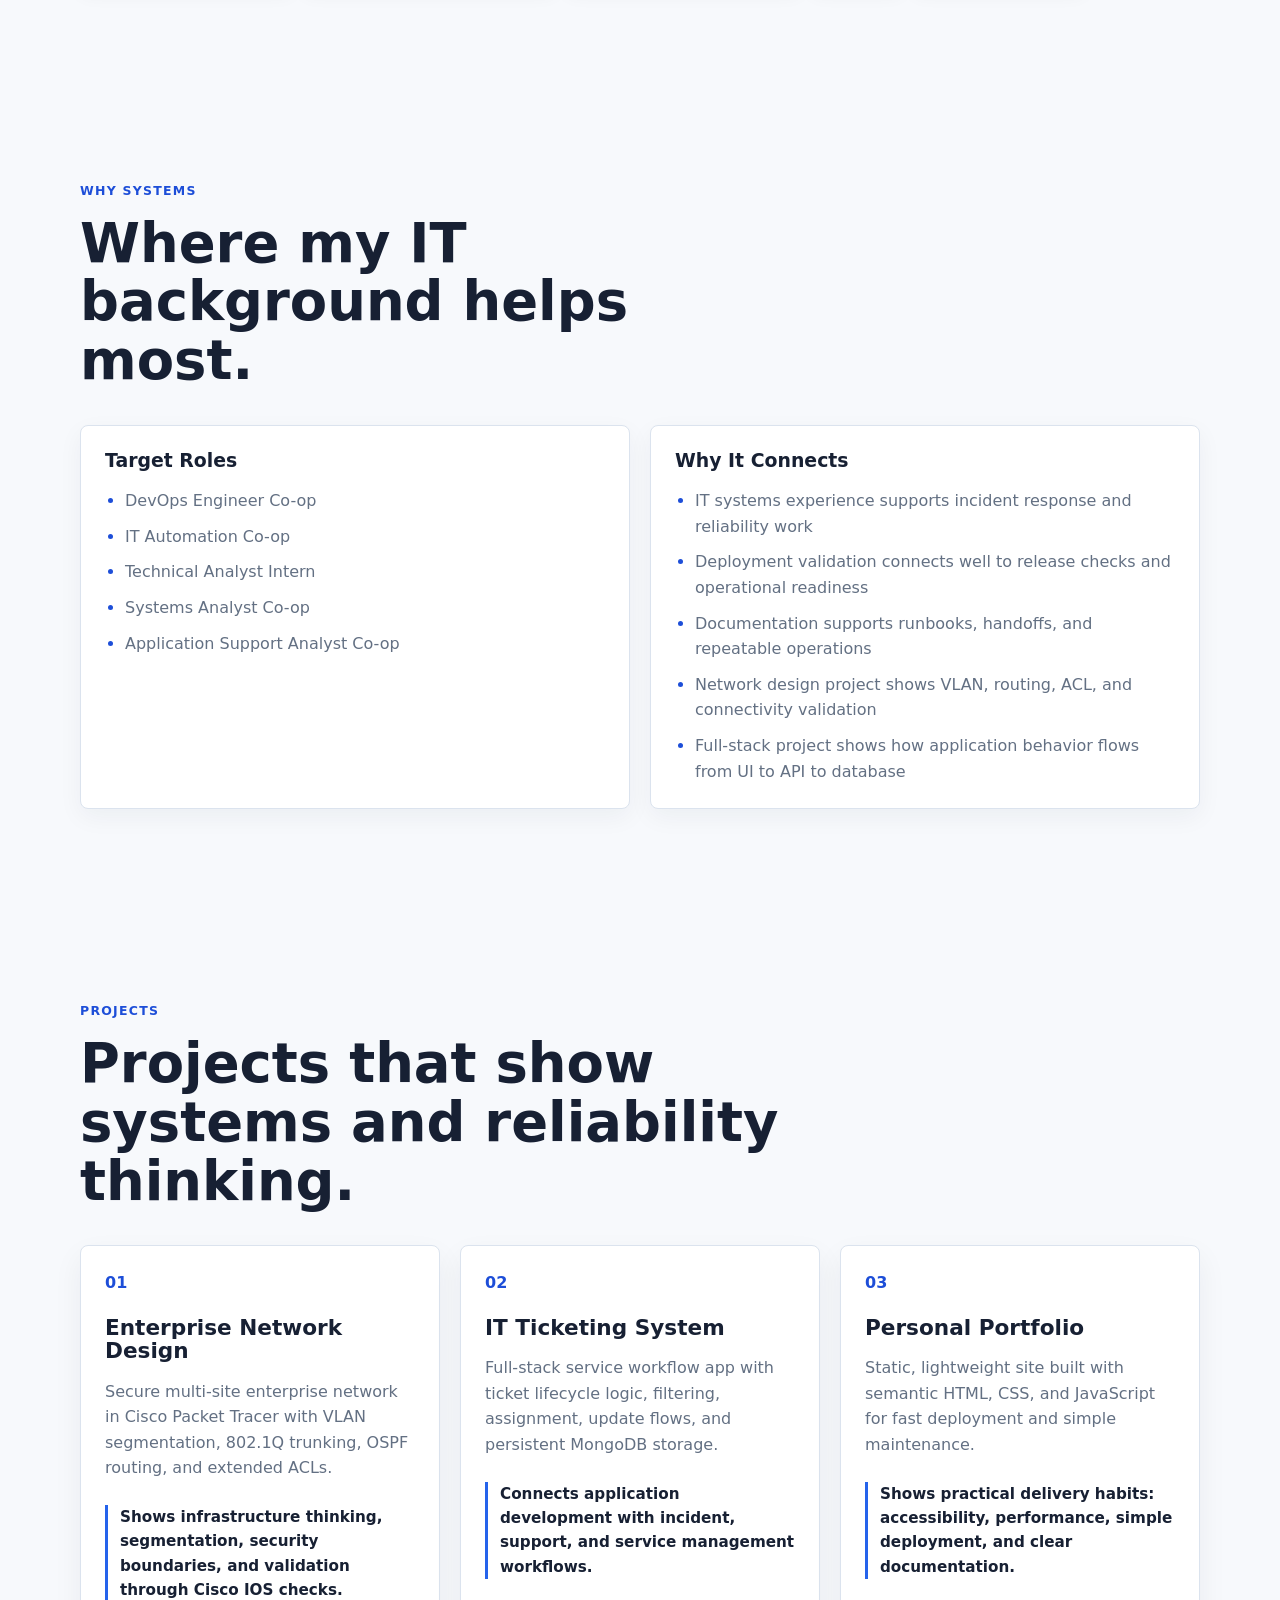
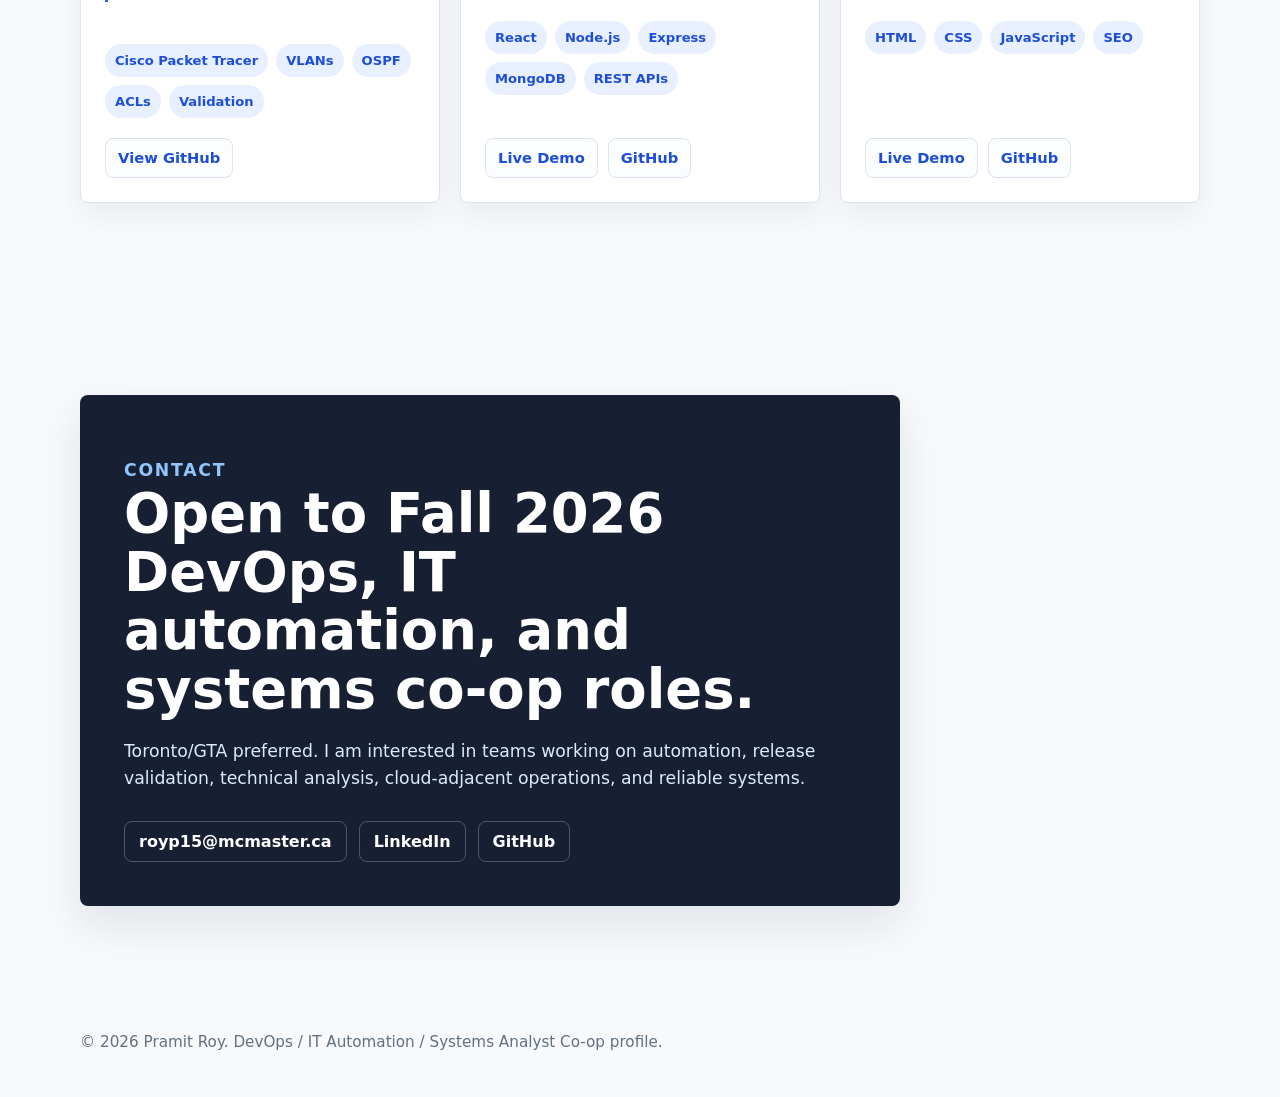
==== commit ea23f532: "Overhaul hiring funnel, fix resume links, and refresh all three resumes - Restructured index.html in" ====
--- a/devops-cloud-it-automation-coop.html
+++ b/devops-cloud-it-automation-coop.html
@@ -3,15 +3,15 @@
 <head>
   <meta charset="UTF-8">
   <meta name="viewport" content="width=device-width, initial-scale=1.0">
-  <meta name="description" content="Pramit Roy - DevOps, Cloud, and IT Automation co-op profile focused on deployment validation, systems reliability, Git, Python, networking, and documentation.">
+  <meta name="description" content="Pramit Roy - DevOps, IT Automation, and Systems Analyst co-op profile focused on deployment validation, systems reliability, Git, Python, networking, and documentation.">
   <meta name="author" content="Pramit Roy">
   <meta name="theme-color" content="#172033">
   <meta name="color-scheme" content="light dark">
-  <meta property="og:title" content="Pramit Roy | DevOps / Cloud / IT Automation Co-op">
-  <meta property="og:description" content="DevOps, cloud, and IT automation co-op profile with IT systems experience, deployment validation, troubleshooting, documentation, and software projects.">
+  <meta property="og:title" content="Pramit Roy | DevOps / IT Automation / Systems Analyst Co-op">
+  <meta property="og:description" content="DevOps, IT automation, and systems analyst co-op profile with IT systems experience, deployment validation, troubleshooting, documentation, and software projects.">
   <meta property="og:type" content="website">
   <meta property="og:image" content="assets/profile-optimized.jpg">
-  <title>Pramit Roy | DevOps / Cloud / IT Automation Co-op</title>
+  <title>Pramit Roy | DevOps / IT Automation / Systems Analyst Co-op</title>
   <script>
     (() => {
       try {
@@ -24,7 +24,7 @@
       }
     })();
   </script>
-  <link rel="stylesheet" href="styles.css">
+  <link rel="stylesheet" href="styles.css?v=20260629-hiring-funnel-mobile-fix">
 </head>
 <body>
   <a class="skip-link" href="#main-content">Skip to main content</a>
@@ -44,7 +44,7 @@
       </button>
       <ul class="nav-links" id="primary-menu">
         <li><a href="#skills">Skills</a></li>
-        <li><a href="#fit">Role Fit</a></li>
+        <li><a href="#fit">Why Systems</a></li>
         <li><a href="#projects">Projects</a></li>
         <li><a href="software-developer-coop.html">Software</a></li>
         <li><a href="qa-automation-sdet-coop.html">QA/SDET</a></li>
@@ -63,9 +63,9 @@
   <main id="main-content">
     <section class="hero section variant-hero" id="home" aria-labelledby="hero-title">
       <div class="hero-content">
-        <p class="eyebrow">DevOps / Cloud / IT Automation Co-op</p>
-        <h1 id="hero-title">DevOps / Cloud / IT Automation Co-op Candidate | Git, Python, Deployment Validation, Monitoring, Networking | IT + Software Background</h1>
-        <p class="hero-tagline">I connect software skills with hands-on IT systems experience: troubleshooting, deployment validation, technical documentation, device workflows, and reliability thinking. I am targeting roles where automation, cloud fundamentals, CI/CD, monitoring, and secure operations matter.</p>
+        <p class="eyebrow">DevOps / IT Automation / Systems Analyst Co-op</p>
+        <h1 id="hero-title">DevOps / IT Automation / Systems Analyst Co-op Candidate | Git, Python, Linux, Deployment Validation, Networking</h1>
+        <p class="hero-tagline">I connect software skills with hands-on IT systems experience: troubleshooting, deployment checks, technical documentation, device workflows, and reliability thinking. I am looking for roles where automation, release validation, systems analysis, and cloud-adjacent operations matter.</p>
         <dl class="hero-highlights" aria-label="DevOps and cloud highlights">
           <div>
             <dt>Systems Base</dt>
@@ -73,16 +73,16 @@
           </div>
           <div>
             <dt>Automation Base</dt>
-            <dd>Python, Git, scripting mindset</dd>
+            <dd>Python, Git, CLI, scripting habits</dd>
           </div>
           <div>
             <dt>Ops Fit</dt>
-            <dd>Deployments, monitoring, reliability</dd>
+            <dd>Deployments, documentation, reliability</dd>
           </div>
         </dl>
         <div class="hero-actions">
           <a class="btn primary" href="assets/resume-devops-cloud-it-automation-coop.pdf" target="_blank" rel="noopener">Open Resume</a>
-          <a class="btn secondary" href="#fit">View Role Fit</a>
+          <a class="btn secondary" href="#fit">See Why It Fits</a>
           <a class="btn text" href="mailto:royp15@mcmaster.ca">Contact</a>
         </div>
       </div>
@@ -94,11 +94,13 @@
     <section class="section skills" id="skills" aria-labelledby="skills-title">
       <div class="section-heading">
         <p class="eyebrow">Priority Skills</p>
-        <h2 id="skills-title">Systems and automation signals for DevOps/cloud recruiters.</h2>
-      </div>
-      <ul class="priority-skills" aria-label="Priority DevOps and cloud skills">
+        <h2 id="skills-title">Systems and automation skills I can build from.</h2>
+      </div>
+      <ul class="priority-skills" aria-label="Priority DevOps and IT automation skills">
         <li>Git</li>
         <li>Python</li>
+        <li>Linux</li>
+        <li>CLI</li>
         <li>JavaScript</li>
         <li>SQL</li>
         <li>REST APIs</li>
@@ -114,28 +116,28 @@
 
     <section class="section role-fit" id="fit" aria-labelledby="fit-title">
       <div class="section-heading">
-        <p class="eyebrow">Role Fit</p>
-        <h2 id="fit-title">The IT background becomes a major asset here.</h2>
+        <p class="eyebrow">Why Systems</p>
+        <h2 id="fit-title">Where my IT background helps most.</h2>
       </div>
       <div class="role-grid">
         <article class="role-card">
           <h3>Target Roles</h3>
           <ul class="role-list">
             <li>DevOps Engineer Co-op</li>
-            <li>Cloud Engineer Co-op</li>
             <li>IT Automation Co-op</li>
             <li>Technical Analyst Intern</li>
             <li>Systems Analyst Co-op</li>
+            <li>Application Support Analyst Co-op</li>
           </ul>
         </article>
         <article class="role-card">
-          <h3>Why This Positioning Works</h3>
+          <h3>Why It Connects</h3>
           <ul class="role-list">
             <li>IT systems experience supports incident response and reliability work</li>
-            <li>Deployment validation maps to CI/CD release checks</li>
+            <li>Deployment validation connects well to release checks and operational readiness</li>
             <li>Documentation supports runbooks, handoffs, and repeatable operations</li>
             <li>Network design project shows VLAN, routing, ACL, and connectivity validation</li>
-            <li>Full-stack project shows application behavior from UI to API to database</li>
+            <li>Full-stack project shows how application behavior flows from UI to API to database</li>
           </ul>
         </article>
       </div>
@@ -143,8 +145,8 @@
 
     <section class="section projects" id="projects" aria-labelledby="projects-title">
       <div class="section-heading">
-        <p class="eyebrow">Project Evidence</p>
-        <h2 id="projects-title">Projects positioned around automation, systems, and reliability.</h2>
+        <p class="eyebrow">Projects</p>
+        <h2 id="projects-title">Projects that show systems and reliability thinking.</h2>
       </div>
       <div class="project-grid">
         <article class="project-card">
@@ -184,7 +186,7 @@
           <p class="project-number">03</p>
           <h3>Personal Portfolio</h3>
           <p>Static, lightweight site built with semantic HTML, CSS, and JavaScript for fast deployment and simple maintenance.</p>
-          <p class="project-impact">Shows practical delivery habits: accessibility, performance, low operational overhead, and clear documentation.</p>
+          <p class="project-impact">Shows practical delivery habits: accessibility, performance, simple deployment, and clear documentation.</p>
           <ul class="project-tags">
             <li>HTML</li>
             <li>CSS</li>
@@ -202,8 +204,8 @@
     <section class="section contact" id="contact" aria-labelledby="contact-title">
       <div class="contact-panel">
         <p class="eyebrow">Contact</p>
-        <h2 id="contact-title">Open to Fall 2026 DevOps, cloud, IT automation, and systems co-op roles.</h2>
-        <p>Toronto/GTA preferred. Interested in teams working on automation, release validation, monitoring, cloud operations, and reliable systems.</p>
+        <h2 id="contact-title">Open to Fall 2026 DevOps, IT automation, and systems co-op roles.</h2>
+        <p>Toronto/GTA preferred. I am interested in teams working on automation, release validation, technical analysis, cloud-adjacent operations, and reliable systems.</p>
         <address class="contact-links">
           <a href="mailto:royp15@mcmaster.ca">royp15@mcmaster.ca</a>
           <a href="https://www.linkedin.com/in/pramit-roy-338729289" target="_blank" rel="noopener">LinkedIn</a>
@@ -214,8 +216,8 @@
   </main>
 
   <footer class="site-footer">
-    <p>&copy; <span id="year"></span> Pramit Roy. DevOps / Cloud / IT Automation Co-op profile.</p>
+    <p>&copy; <span id="year"></span> Pramit Roy. DevOps / IT Automation / Systems Analyst Co-op profile.</p>
   </footer>
-  <script src="script.js" defer></script>
+  <script src="script.js?v=20260629-theme-toggle" defer></script>
 </body>
 </html>
--- a/styles.css
+++ b/styles.css
@@ -381,6 +381,45 @@
   font-size: clamp(1.1rem, 2.4vw, 1.45rem);
 }
 
+.hero-role {
+  max-width: 820px;
+  margin: 18px 0 0;
+  color: var(--text);
+  font-size: clamp(1.12rem, 2.3vw, 1.48rem);
+  font-weight: 800;
+  line-height: 1.3;
+  text-wrap: balance;
+}
+
+.hero-badges {
+  display: flex;
+  flex-wrap: wrap;
+  gap: 10px;
+  max-width: 760px;
+  margin: 28px 0 0;
+  padding: 0;
+  list-style: none;
+}
+
+.hero-badges li {
+  display: inline-flex;
+  align-items: center;
+  max-width: 100%;
+  min-width: 0;
+  min-height: 38px;
+  padding: 7px 11px;
+  border: 1px solid var(--line);
+  border-radius: var(--radius);
+  background: var(--surface);
+  color: var(--text);
+  font-size: 0.9rem;
+  font-weight: 800;
+  line-height: 1.2;
+  overflow-wrap: anywhere;
+  text-align: center;
+  word-break: break-word;
+}
+
 .variant-hero h1 {
   max-width: 830px;
   font-size: clamp(1.9rem, 4.2vw, 3.4rem);
@@ -417,7 +456,7 @@
 .hero-highlights dd {
   margin: 4px 0 0;
   color: var(--text);
-  font-weight: 850;
+  font-weight: 800;
   line-height: 1.25;
 }
 
@@ -428,17 +467,56 @@
   margin-top: 34px;
 }
 
+.resume-quick-links {
+  display: flex;
+  flex-wrap: wrap;
+  gap: 10px;
+  max-width: 760px;
+  margin-top: 16px;
+}
+
+.resume-quick-links a {
+  display: inline-flex;
+  align-items: center;
+  justify-content: center;
+  max-width: 100%;
+  min-width: 0;
+  min-height: 40px;
+  padding: 8px 12px;
+  border: 1px solid var(--line);
+  border-radius: var(--radius);
+  background: var(--surface-alt);
+  color: var(--accent-strong);
+  font-size: 0.9rem;
+  font-weight: 800;
+  line-height: 1.2;
+  text-align: center;
+  text-decoration: none;
+  white-space: normal;
+  word-break: break-word;
+}
+
+.resume-quick-links a:hover {
+  background: var(--accent-soft);
+}
+
 /* Reusable button styles used in the hero and other action areas. */
 .btn {
   display: inline-flex;
   align-items: center;
   justify-content: center;
+  max-width: 100%;
+  min-width: 0;
   min-height: 48px;
   padding: 0 20px;
   border: 1px solid transparent;
   border-radius: var(--radius);
   font-weight: 800;
+  line-height: 1.2;
+  text-align: center;
   text-decoration: none;
+  white-space: normal;
+  word-break: break-word;
   transition: transform 180ms ease, box-shadow 180ms ease, background 180ms ease;
 }
 
@@ -517,6 +595,10 @@
   font-size: 1.08rem;
 }
 
+.about-grid-wide {
+  grid-template-columns: repeat(3, minmax(0, 1fr));
+}
+
 /* Skills section category cards and pill lists. */
 .skills-grid {
   display: grid;
@@ -556,7 +638,7 @@
   background: var(--surface-alt);
   color: var(--text);
   font-size: 0.92rem;
-  font-weight: 750;
+  font-weight: 700;
   text-align: center;
 }
 
@@ -589,6 +671,10 @@
   gap: 20px;
 }
 
+.role-path-grid {
+  grid-template-columns: repeat(3, minmax(0, 1fr));
+}
+
 .role-card {
   padding: 24px;
   border: 1px solid var(--line);
@@ -600,6 +686,40 @@
 .role-card h3 {
   margin-bottom: 18px;
   font-size: 1.18rem;
+}
+
+.role-path-card {
+  display: flex;
+  flex-direction: column;
+  gap: 16px;
+}
+
+.role-path-card h3 {
+  margin-bottom: 0;
+}
+
+.role-path-card .role-list {
+  margin-bottom: 6px;
+}
+
+.role-path-card .btn {
+  width: 100%;
+  margin-top: auto;
+  text-align: center;
+}
+
+.path-label {
+  margin: 0;
+  color: var(--accent-strong);
+  font-size: 0.78rem;
+  font-weight: 900;
+  letter-spacing: 0.08em;
+  text-transform: uppercase;
+}
+
+.card-intro {
+  margin: 0;
+  color: var(--muted);
 }
 
 .role-list {
@@ -621,6 +741,10 @@
   gap: 20px;
 }
 
+.project-grid-wide {
+  grid-template-columns: repeat(2, minmax(0, 1fr));
+}
+
 .project-card {
   display: flex;
   min-height: 380px;
@@ -639,7 +763,7 @@
 }
 
 .project-number {
-  margin: 0 0 42px;
+  margin: 0 0 20px;
   color: var(--accent-strong);
   font-weight: 900;
 }
@@ -673,7 +797,7 @@
   display: flex;
   flex-wrap: wrap;
   gap: 8px;
-  margin: 0 0 24px;
+  margin: 18px 0 20px;
   padding: 0;
   list-style: none;
 }
@@ -687,6 +811,18 @@
   font-weight: 800;
 }
 
+.project-highlights {
+  display: grid;
+  gap: 8px;
+  margin: 0 0 24px 18px;
+  padding: 0;
+  color: var(--muted);
+}
+
+.project-highlights li::marker {
+  color: var(--accent-strong);
+}
+
 .project-links {
   display: flex;
   flex-wrap: wrap;
@@ -698,6 +834,8 @@
   display: inline-flex;
   align-items: center;
   justify-content: center;
+  max-width: 100%;
+  min-width: 0;
   min-height: 40px;
   padding: 8px 12px;
   border: 1px solid var(--line);
@@ -707,7 +845,11 @@
   cursor: pointer;
   font-size: 0.92rem;
   font-weight: 900;
+  line-height: 1.2;
+  text-align: center;
   text-decoration: none;
+  white-space: normal;
+  word-break: break-word;
   transition: background 200ms ease, border-color 200ms ease, transform 200ms ease;
 }
 
@@ -747,17 +889,28 @@
 
 .contact-links a {
   display: inline-flex;
+  justify-content: center;
+  max-width: 100%;
+  min-width: 0;
   padding: 10px 14px;
   border: 1px solid rgba(255, 255, 255, 0.24);
   border-radius: var(--radius);
   color: var(--solid-text);
   font-weight: 800;
+  line-height: 1.2;
+  text-align: center;
   text-decoration: none;
+  white-space: normal;
+  word-break: break-word;
   transition: background 180ms ease;
 }
 
 .contact-links a:hover {
   background: rgba(255, 255, 255, 0.12);
+}
+
+.improvement-card {
+  max-width: 820px;
 }
 
 /* Footer. */
@@ -834,8 +987,11 @@
   }
 
   .about-grid,
+  .about-grid-wide,
   .role-grid,
-  .project-grid {
+  .role-path-grid,
+  .project-grid,
+  .project-grid-wide {
     grid-template-columns: 1fr;
   }
 
@@ -850,13 +1006,61 @@
 
 /* Phone layout adjustments. */
 @media (max-width: 560px) {
+  html,
+  body {
+    max-width: 100%;
+    overflow-x: hidden;
+  }
+
+  .nav,
+  .section,
+  .site-footer {
+    width: calc(100vw - 48px);
+    max-width: calc(100vw - 48px);
+  }
+
   .section {
-    width: min(calc(100% - 24px), var(--max-width));
     padding: 70px 0;
   }
 
   .hero {
     padding-top: 48px;
+  }
+
+  .hero-content,
+  .hero-badges,
+  .hero-actions,
+  .resume-quick-links {
+    width: 100%;
+    max-width: 100%;
+  }
+
+  .hero-role {
+    font-size: 1rem;
+    line-height: 1.35;
+    word-break: break-word;
+  }
+
+  .hero-tagline {
+    font-size: 1rem;
+  }
+
+  .hero-badges {
+    gap: 8px;
+  }
+
+  .hero-badges li {
+    flex: 1 1 140px;
+    justify-content: center;
+  }
+
+  .btn {
+    min-height: auto;
+    padding: 14px;
+  }
+
+  .hero-visual img {
+    width: min(100%, 320px);
   }
 
   h1 {
@@ -873,12 +1077,15 @@
   }
 
   .hero-actions,
-  .contact-links {
+  .contact-links,
+  .resume-quick-links {
     flex-direction: column;
+    align-items: stretch;
   }
 
   .btn,
-  .contact-links a {
+  .contact-links a,
+  .resume-quick-links a {
     width: 100%;
   }
 
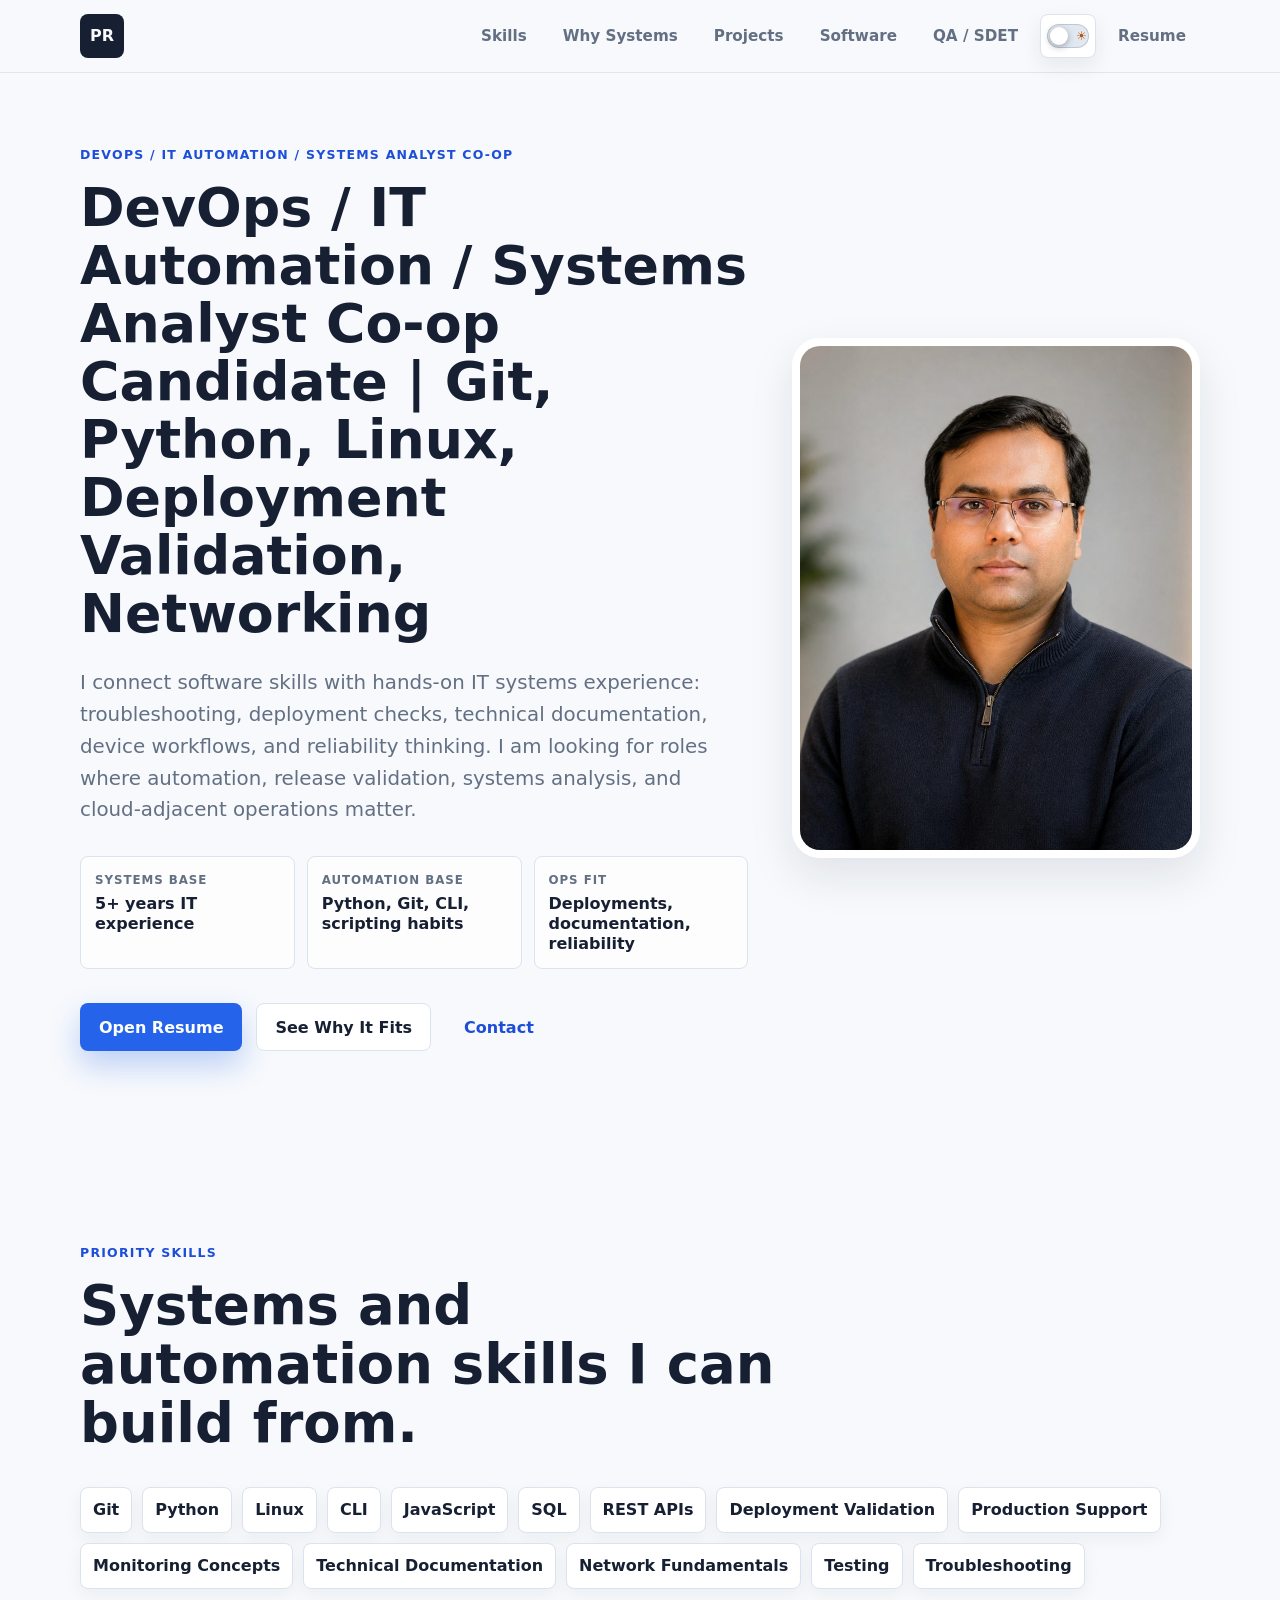
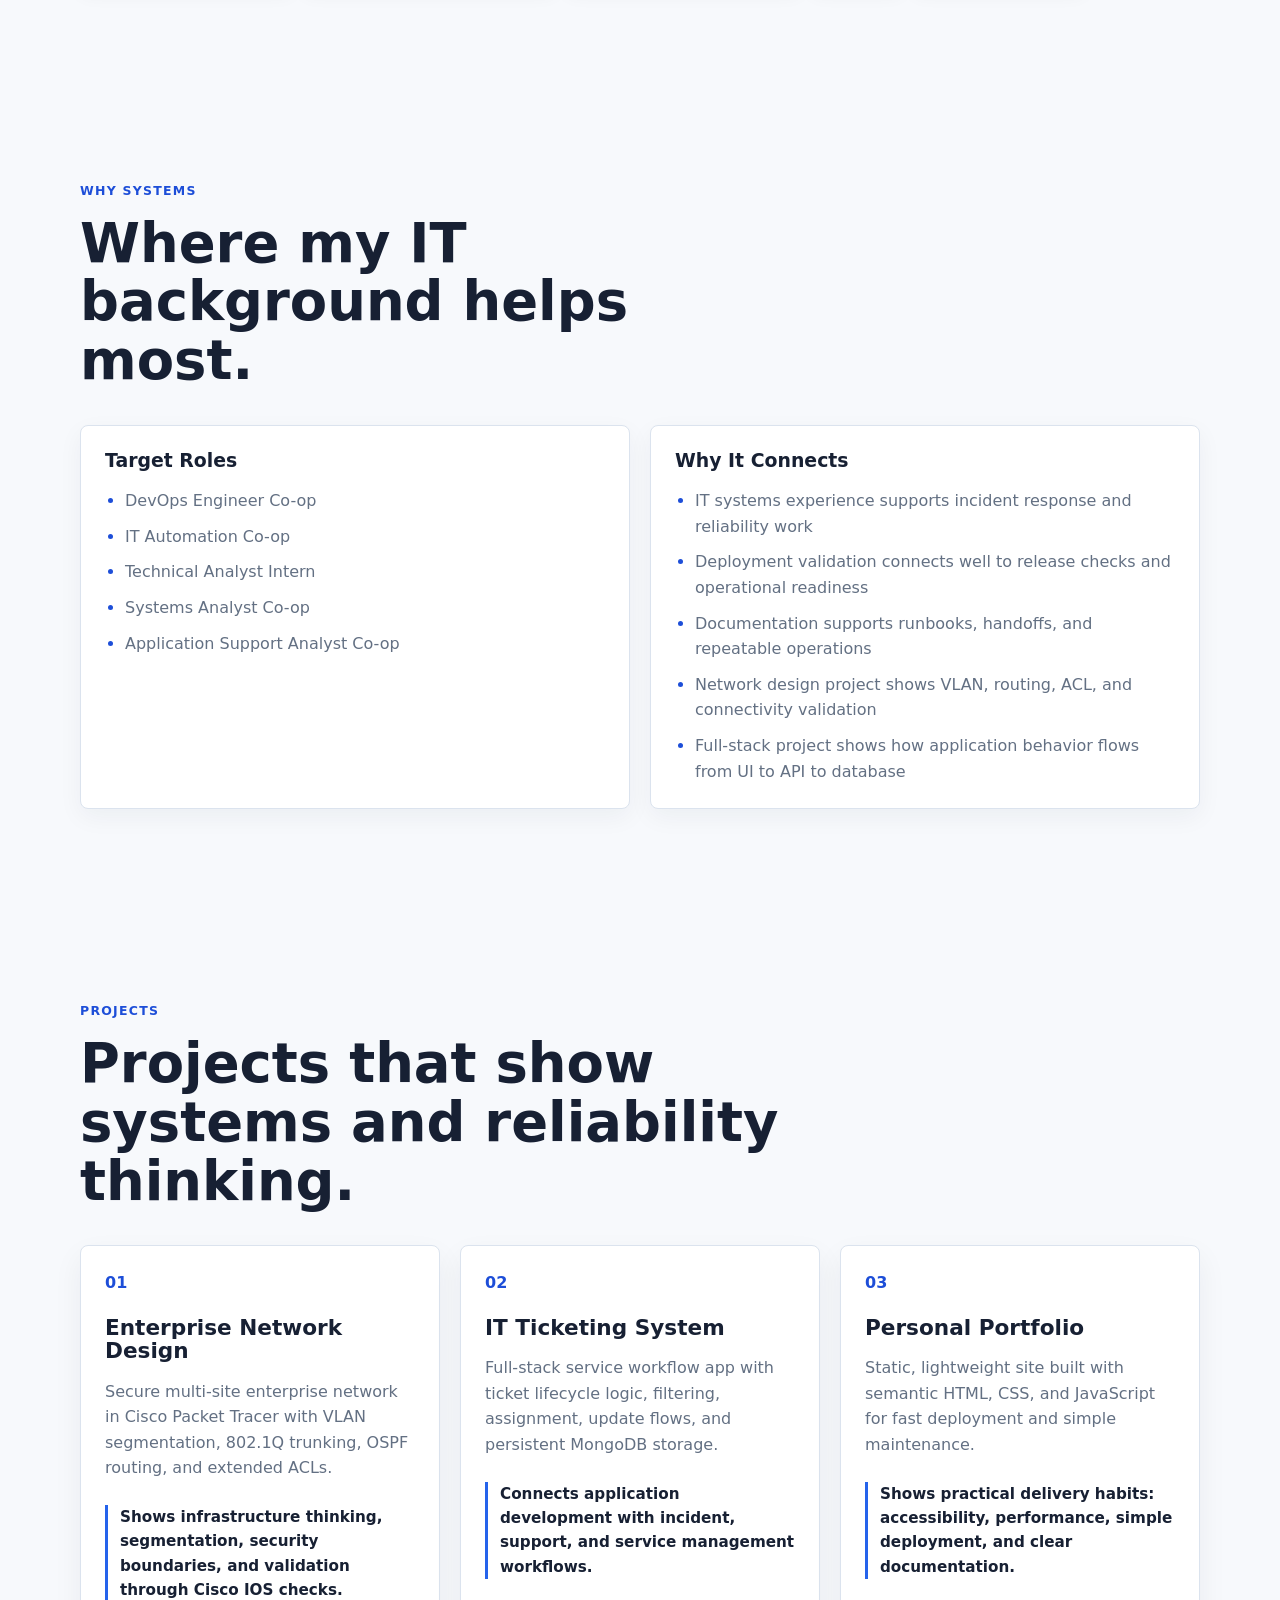
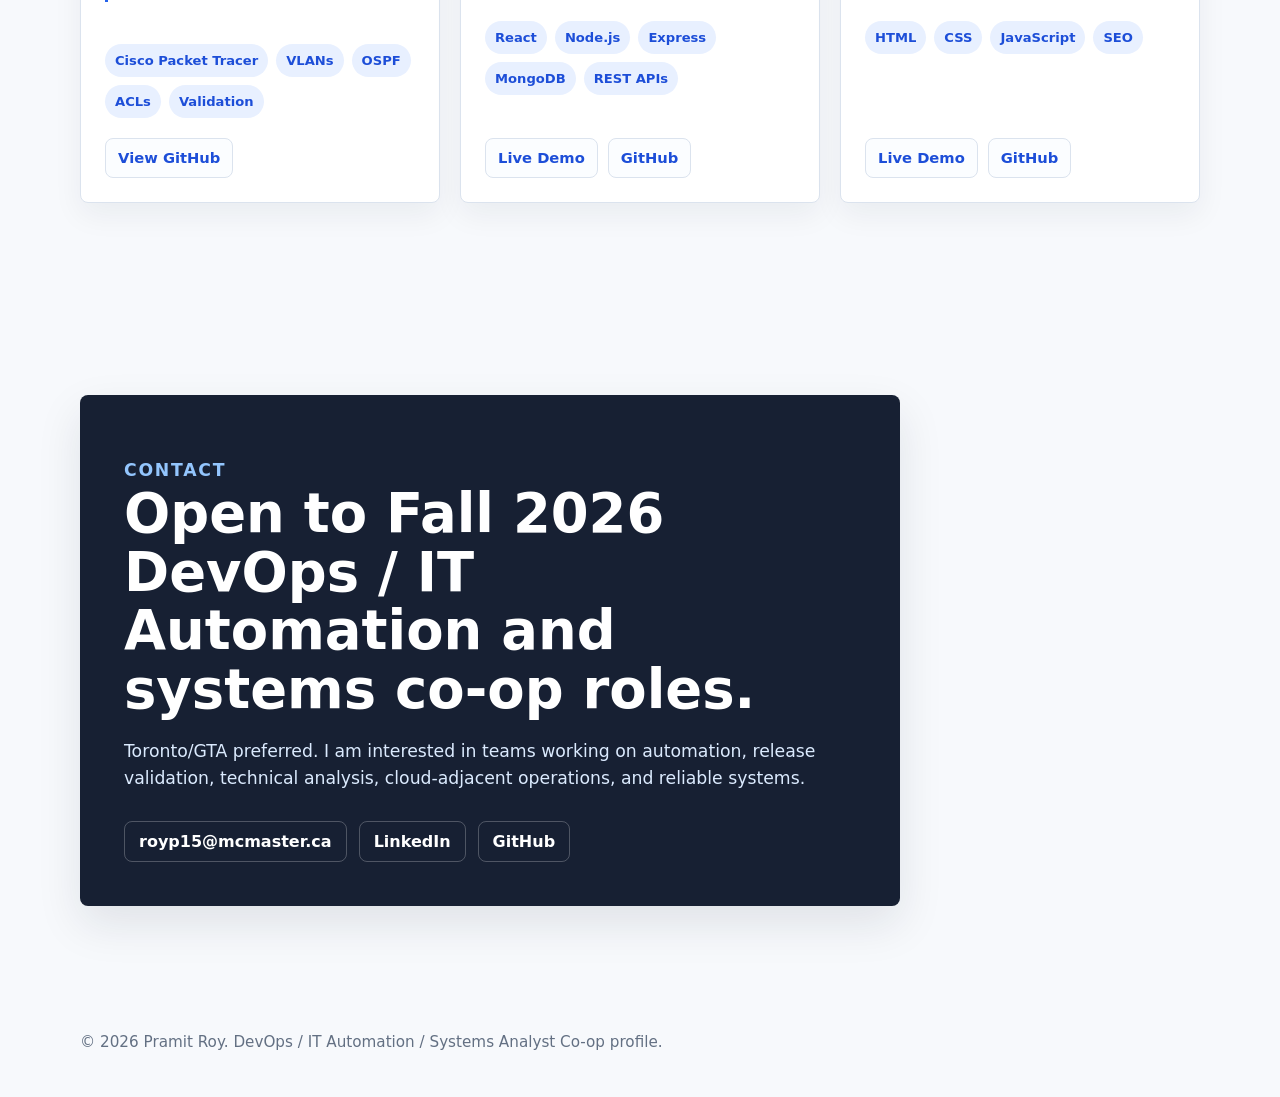
==== commit a7d89d01: "Polish recruiter experience and resume links" ====
--- a/devops-cloud-it-automation-coop.html
+++ b/devops-cloud-it-automation-coop.html
@@ -3,12 +3,12 @@
 <head>
   <meta charset="UTF-8">
   <meta name="viewport" content="width=device-width, initial-scale=1.0">
-  <meta name="description" content="Pramit Roy - DevOps, IT Automation, and Systems Analyst co-op profile focused on deployment validation, systems reliability, Git, Python, networking, and documentation.">
+  <meta name="description" content="Pramit Roy - DevOps / IT Automation and Systems Analyst co-op profile focused on deployment validation, systems reliability, Git, Python, networking, and documentation.">
   <meta name="author" content="Pramit Roy">
   <meta name="theme-color" content="#172033">
   <meta name="color-scheme" content="light dark">
   <meta property="og:title" content="Pramit Roy | DevOps / IT Automation / Systems Analyst Co-op">
-  <meta property="og:description" content="DevOps, IT automation, and systems analyst co-op profile with IT systems experience, deployment validation, troubleshooting, documentation, and software projects.">
+  <meta property="og:description" content="DevOps / IT Automation and Systems Analyst co-op profile with IT systems experience, deployment validation, troubleshooting, documentation, and software projects.">
   <meta property="og:type" content="website">
   <meta property="og:image" content="assets/profile-optimized.jpg">
   <title>Pramit Roy | DevOps / IT Automation / Systems Analyst Co-op</title>
@@ -47,7 +47,7 @@
         <li><a href="#fit">Why Systems</a></li>
         <li><a href="#projects">Projects</a></li>
         <li><a href="software-developer-coop.html">Software</a></li>
-        <li><a href="qa-automation-sdet-coop.html">QA/SDET</a></li>
+        <li><a href="qa-automation-sdet-coop.html">QA / SDET</a></li>
         <li class="theme-control">
           <button class="theme-toggle" type="button" aria-label="Switch to dark mode" aria-pressed="false">
             <span class="theme-toggle-track" aria-hidden="true">
@@ -55,7 +55,7 @@
             </span>
           </button>
         </li>
-        <li><a class="nav-resume" href="assets/resume-devops-cloud-it-automation-coop.pdf" target="_blank" rel="noopener">Resume</a></li>
+        <li><a class="nav-resume" href="assets/resume-devops-cloud-it-automation-coop.pdf" target="_blank" rel="noopener" aria-label="Download DevOps / IT Automation co-op resume PDF">Resume</a></li>
       </ul>
     </nav>
   </header>
@@ -81,7 +81,7 @@
           </div>
         </dl>
         <div class="hero-actions">
-          <a class="btn primary" href="assets/resume-devops-cloud-it-automation-coop.pdf" target="_blank" rel="noopener">Open Resume</a>
+          <a class="btn primary" href="assets/resume-devops-cloud-it-automation-coop.pdf" target="_blank" rel="noopener" aria-label="Download DevOps / IT Automation co-op resume PDF">Open Resume</a>
           <a class="btn secondary" href="#fit">See Why It Fits</a>
           <a class="btn text" href="mailto:royp15@mcmaster.ca">Contact</a>
         </div>
@@ -204,7 +204,7 @@
     <section class="section contact" id="contact" aria-labelledby="contact-title">
       <div class="contact-panel">
         <p class="eyebrow">Contact</p>
-        <h2 id="contact-title">Open to Fall 2026 DevOps, IT automation, and systems co-op roles.</h2>
+        <h2 id="contact-title">Open to Fall 2026 DevOps / IT Automation and systems co-op roles.</h2>
         <p>Toronto/GTA preferred. I am interested in teams working on automation, release validation, technical analysis, cloud-adjacent operations, and reliable systems.</p>
         <address class="contact-links">
           <a href="mailto:royp15@mcmaster.ca">royp15@mcmaster.ca</a>
--- a/styles.css
+++ b/styles.css
@@ -156,7 +156,7 @@
   list-style: none;
 }
 
-.nav-links a {
+.nav-links > li > a {
   display: inline-flex;
   padding: 10px 14px;
   border-radius: var(--radius);
@@ -167,25 +167,91 @@
   transition: background 180ms ease, color 180ms ease;
 }
 
-.nav-links a:hover,
-.nav-links a.active {
+.nav-links > li > a:hover,
+.nav-links > li > a.active {
   background: var(--accent-soft);
   color: var(--accent-strong);
 }
 
-.nav-links a[aria-current="location"] {
+.nav-links > li > a[aria-current="location"] {
   background: var(--accent-soft);
   color: var(--accent-strong);
 }
 
-.nav-links .nav-resume {
+.nav-resume-wrapper {
+  position: relative;
+}
+
+.nav-resume-btn {
+  display: inline-flex;
+  align-items: center;
+  gap: 5px;
+  padding: 10px 14px;
+  border: none;
+  border-radius: var(--radius);
   background: var(--text);
   color: var(--bg);
-}
-
-.nav-links .nav-resume:hover {
+  font-family: inherit;
+  font-size: 0.95rem;
+  font-weight: 800;
+  cursor: pointer;
+  transition: background 180ms ease, color 180ms ease;
+}
+
+.nav-resume-btn:hover {
   background: var(--accent-strong);
   color: var(--accent-contrast);
+}
+
+.resume-caret {
+  display: inline-block;
+  font-size: 0.72em;
+  line-height: 1;
+  transition: transform 180ms ease;
+}
+
+.nav-resume-wrapper[data-open] .resume-caret {
+  transform: rotate(180deg);
+}
+
+.nav-resume-dropdown {
+  display: none;
+  position: absolute;
+  top: calc(100% + 8px);
+  right: 0;
+  z-index: 30;
+  min-width: 210px;
+  margin: 0;
+  padding: 6px;
+  list-style: none;
+  border: 1px solid var(--line);
+  border-radius: var(--radius);
+  background: var(--surface);
+  box-shadow: var(--shadow);
+}
+
+.nav-resume-wrapper[data-open] .nav-resume-dropdown {
+  display: flex;
+  flex-direction: column;
+  gap: 2px;
+}
+
+.nav-resume-dropdown a {
+  display: block;
+  padding: 9px 12px;
+  border-radius: calc(var(--radius) - 2px);
+  color: var(--text);
+  font-size: 0.9rem;
+  font-weight: 700;
+  text-decoration: none;
+  white-space: nowrap;
+  transition: background 180ms ease, color 180ms ease;
+}
+
+.nav-resume-dropdown a:hover,
+.nav-resume-dropdown a:focus-visible {
+  background: var(--accent-soft);
+  color: var(--accent-strong);
 }
 
 .theme-control {
@@ -323,15 +389,29 @@
   width: min(calc(100% - 32px), var(--max-width));
   margin: 0 auto;
   padding: 96px 0;
+  scroll-margin-top: 90px;
+}
+
+.no-break {
+  white-space: nowrap;
+  overflow-wrap: normal;
+  word-break: keep-all;
+}
+
+.role-lead,
+.role-divider,
+.role-comma,
+.role-amp {
+  white-space: normal;
 }
 
 /* Hero section: main intro, portrait, highlights, and call-to-action buttons. */
 .hero {
   min-height: calc(100vh - 72px);
   display: grid;
-  grid-template-columns: minmax(0, 1.05fr) minmax(280px, 0.75fr);
+  grid-template-columns: minmax(0, 1.18fr) minmax(280px, 0.72fr);
   align-items: center;
-  gap: 56px;
+  gap: 44px;
   padding-top: 72px;
 }
 
@@ -388,6 +468,7 @@
   font-size: clamp(1.12rem, 2.3vw, 1.48rem);
   font-weight: 800;
   line-height: 1.3;
+  overflow-wrap: normal;
   text-wrap: balance;
 }
 
@@ -465,6 +546,11 @@
   flex-wrap: wrap;
   gap: 14px;
   margin-top: 34px;
+}
+
+.hero-actions .btn {
+  padding-right: 18px;
+  padding-left: 18px;
 }
 
 .resume-quick-links {
@@ -957,7 +1043,7 @@
     display: flex;
   }
 
-  .nav-links a {
+  .nav-links > li > a {
     justify-content: center;
   }
 
@@ -968,10 +1054,6 @@
   .theme-control {
     justify-content: center;
     padding: 4px 0;
-  }
-
-  .nav-links .nav-resume {
-    margin-top: 4px;
   }
 
   .hero {
@@ -1002,6 +1084,37 @@
   .hero-highlights {
     grid-template-columns: 1fr;
   }
+
+  /* Dropdown: show all three links inline in the mobile nav panel. */
+  .nav-resume-wrapper {
+    display: flex;
+    flex-direction: column;
+    gap: 4px;
+  }
+
+  .nav-resume-btn .resume-caret {
+    display: none;
+  }
+
+  .nav-resume-dropdown {
+    display: flex;
+    flex-direction: column;
+    gap: 2px;
+    position: static;
+    border: none;
+    border-radius: 0;
+    background: transparent;
+    box-shadow: none;
+    padding: 0 0 0 10px;
+    border-left: 2px solid var(--line);
+  }
+
+  .nav-resume-dropdown a {
+    justify-content: center;
+    text-align: center;
+    color: var(--muted);
+    font-size: 0.92rem;
+  }
 }
 
 /* Phone layout adjustments. */
@@ -1015,12 +1128,15 @@
   .nav,
   .section,
   .site-footer {
-    width: calc(100vw - 48px);
-    max-width: calc(100vw - 48px);
+    width: calc(100% - 32px);
+    max-width: 100%;
+    padding-right: 0;
+    padding-left: 0;
   }
 
   .section {
-    padding: 70px 0;
+    padding-top: 70px;
+    padding-bottom: 70px;
   }
 
   .hero {
@@ -1036,9 +1152,23 @@
   }
 
   .hero-role {
-    font-size: 1rem;
+    font-size: 0.98rem;
     line-height: 1.35;
-    word-break: break-word;
+    word-break: normal;
+  }
+
+  .hero-role .role-lead,
+  .hero-role .role-devops {
+    display: block;
+  }
+
+  .hero-role .role-divider,
+  .hero-role .role-amp {
+    display: none;
+  }
+
+  .hero-role .role-devops::before {
+    content: "& ";
   }
 
   .hero-tagline {
@@ -1046,17 +1176,19 @@
   }
 
   .hero-badges {
+    display: grid;
+    grid-template-columns: repeat(2, minmax(0, 1fr));
     gap: 8px;
   }
 
   .hero-badges li {
-    flex: 1 1 140px;
     justify-content: center;
   }
 
   .btn {
     min-height: auto;
     padding: 14px;
+    font-size: 0.95rem;
   }
 
   .hero-visual img {
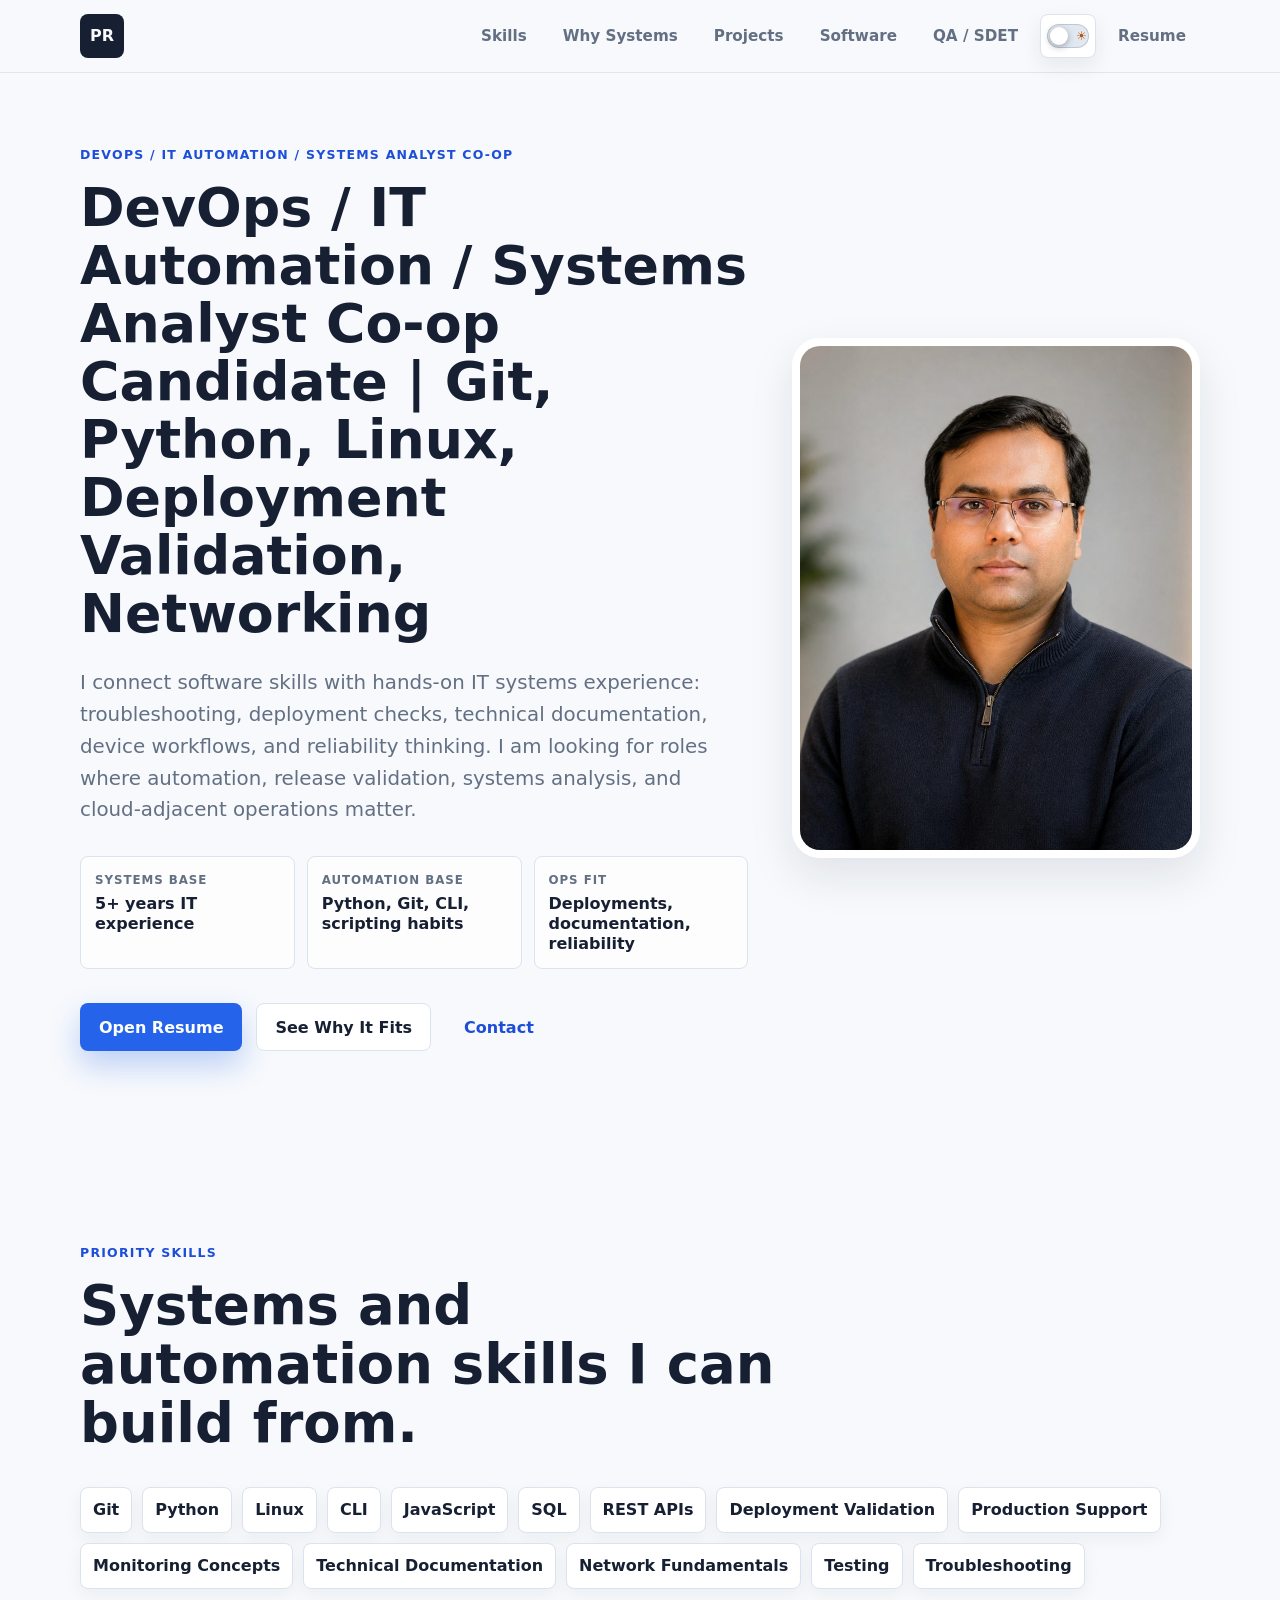
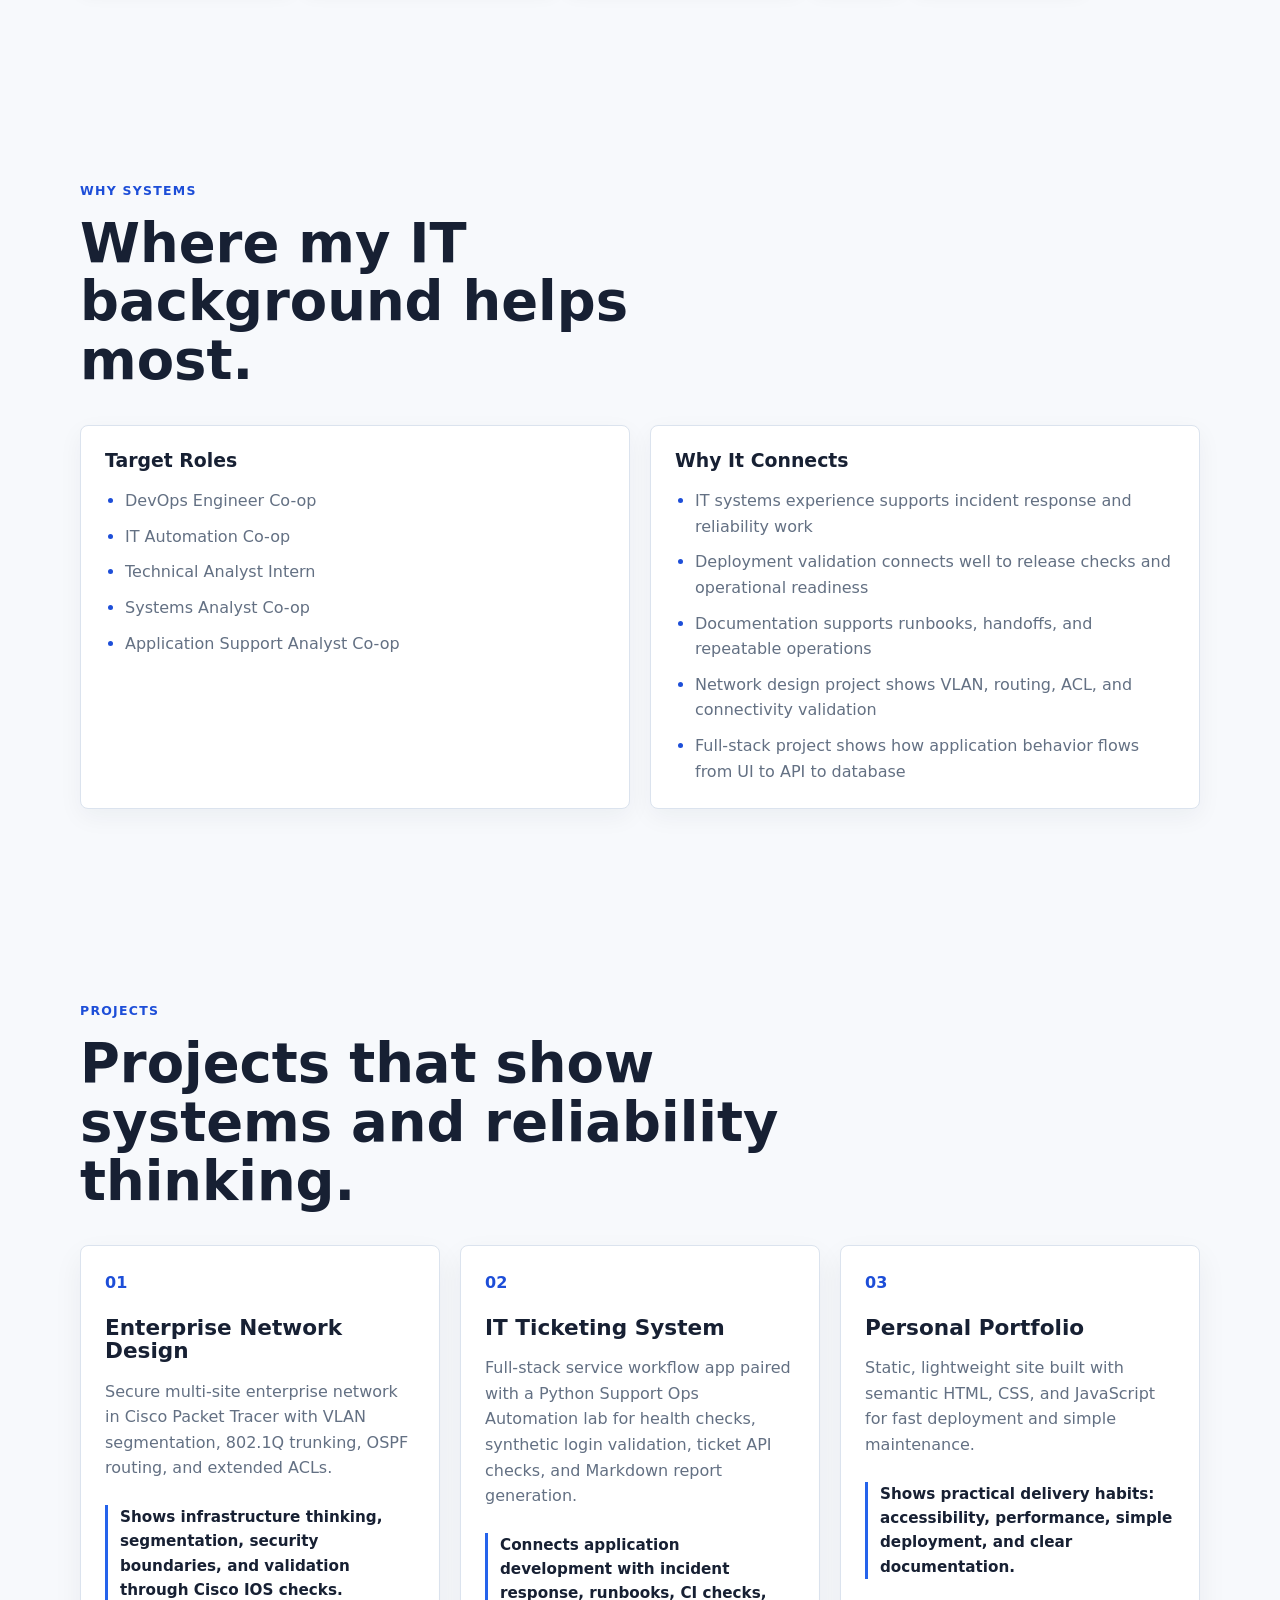
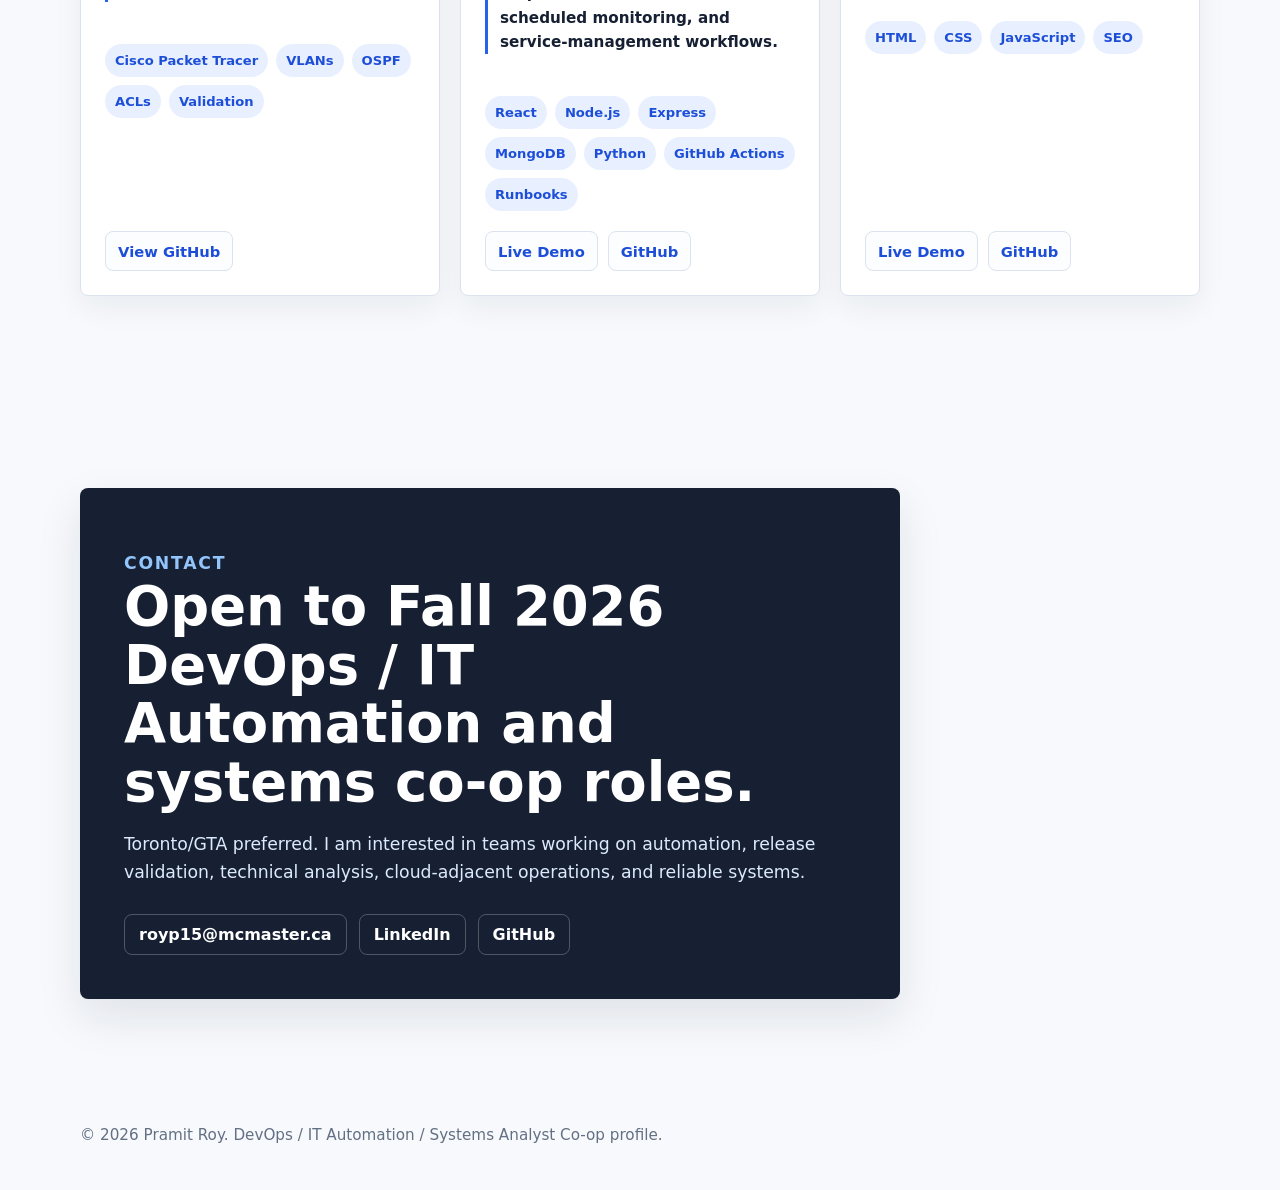
==== commit fb235a20: "Update ticketing project portfolio details" ====
--- a/devops-cloud-it-automation-coop.html
+++ b/devops-cloud-it-automation-coop.html
@@ -1,223 +1,386 @@
-<!DOCTYPE html>
+<!doctype html>
 <html lang="en">
-<head>
-  <meta charset="UTF-8">
-  <meta name="viewport" content="width=device-width, initial-scale=1.0">
-  <meta name="description" content="Pramit Roy - DevOps / IT Automation and Systems Analyst co-op profile focused on deployment validation, systems reliability, Git, Python, networking, and documentation.">
-  <meta name="author" content="Pramit Roy">
-  <meta name="theme-color" content="#172033">
-  <meta name="color-scheme" content="light dark">
-  <meta property="og:title" content="Pramit Roy | DevOps / IT Automation / Systems Analyst Co-op">
-  <meta property="og:description" content="DevOps / IT Automation and Systems Analyst co-op profile with IT systems experience, deployment validation, troubleshooting, documentation, and software projects.">
-  <meta property="og:type" content="website">
-  <meta property="og:image" content="assets/profile-optimized.jpg">
-  <title>Pramit Roy | DevOps / IT Automation / Systems Analyst Co-op</title>
-  <script>
-    (() => {
-      try {
-        const storedTheme = localStorage.getItem("portfolio-theme");
-        const prefersDark = window.matchMedia("(prefers-color-scheme: dark)").matches;
-        const theme = storedTheme || (prefersDark ? "dark" : "light");
-        document.documentElement.dataset.theme = theme === "dark" ? "dark" : "light";
-      } catch {
-        document.documentElement.dataset.theme = "light";
-      }
-    })();
-  </script>
-  <link rel="stylesheet" href="styles.css?v=20260629-hiring-funnel-mobile-fix">
-</head>
-<body>
-  <a class="skip-link" href="#main-content">Skip to main content</a>
-  <header class="site-header">
-    <nav class="nav" aria-label="Primary navigation">
-      <a class="logo" href="index.html" aria-label="Pramit Roy home">PR</a>
-      <button class="theme-toggle mobile-theme-toggle" type="button" aria-label="Switch to dark mode" aria-pressed="false">
-        <span class="theme-toggle-track" aria-hidden="true">
-          <span class="theme-toggle-thumb"></span>
-        </span>
-      </button>
-      <button class="nav-toggle" type="button" aria-expanded="false" aria-controls="primary-menu">
-        <span class="sr-only">Toggle navigation</span>
-        <span></span>
-        <span></span>
-        <span></span>
-      </button>
-      <ul class="nav-links" id="primary-menu">
-        <li><a href="#skills">Skills</a></li>
-        <li><a href="#fit">Why Systems</a></li>
-        <li><a href="#projects">Projects</a></li>
-        <li><a href="software-developer-coop.html">Software</a></li>
-        <li><a href="qa-automation-sdet-coop.html">QA / SDET</a></li>
-        <li class="theme-control">
-          <button class="theme-toggle" type="button" aria-label="Switch to dark mode" aria-pressed="false">
-            <span class="theme-toggle-track" aria-hidden="true">
-              <span class="theme-toggle-thumb"></span>
-            </span>
-          </button>
-        </li>
-        <li><a class="nav-resume" href="assets/resume-devops-cloud-it-automation-coop.pdf" target="_blank" rel="noopener" aria-label="Download DevOps / IT Automation co-op resume PDF">Resume</a></li>
-      </ul>
-    </nav>
-  </header>
-
-  <main id="main-content">
-    <section class="hero section variant-hero" id="home" aria-labelledby="hero-title">
-      <div class="hero-content">
-        <p class="eyebrow">DevOps / IT Automation / Systems Analyst Co-op</p>
-        <h1 id="hero-title">DevOps / IT Automation / Systems Analyst Co-op Candidate | Git, Python, Linux, Deployment Validation, Networking</h1>
-        <p class="hero-tagline">I connect software skills with hands-on IT systems experience: troubleshooting, deployment checks, technical documentation, device workflows, and reliability thinking. I am looking for roles where automation, release validation, systems analysis, and cloud-adjacent operations matter.</p>
-        <dl class="hero-highlights" aria-label="DevOps and cloud highlights">
-          <div>
-            <dt>Systems Base</dt>
-            <dd>5+ years IT experience</dd>
+  <head>
+    <meta charset="UTF-8" />
+    <meta name="viewport" content="width=device-width, initial-scale=1.0" />
+    <meta
+      name="description"
+      content="Pramit Roy - DevOps / IT Automation and Systems Analyst co-op profile focused on deployment validation, systems reliability, Git, Python, networking, and documentation."
+    />
+    <meta name="author" content="Pramit Roy" />
+    <meta name="theme-color" content="#172033" />
+    <meta name="color-scheme" content="light dark" />
+    <meta
+      property="og:title"
+      content="Pramit Roy | DevOps / IT Automation / Systems Analyst Co-op"
+    />
+    <meta
+      property="og:description"
+      content="DevOps / IT Automation and Systems Analyst co-op profile with IT systems experience, deployment validation, troubleshooting, documentation, and software projects."
+    />
+    <meta property="og:type" content="website" />
+    <meta property="og:image" content="assets/profile-optimized.jpg" />
+    <title>Pramit Roy | DevOps / IT Automation / Systems Analyst Co-op</title>
+    <script>
+      (() => {
+        try {
+          const storedTheme = localStorage.getItem("portfolio-theme");
+          const prefersDark = window.matchMedia(
+            "(prefers-color-scheme: dark)",
+          ).matches;
+          const theme = storedTheme || (prefersDark ? "dark" : "light");
+          document.documentElement.dataset.theme =
+            theme === "dark" ? "dark" : "light";
+        } catch {
+          document.documentElement.dataset.theme = "light";
+        }
+      })();
+    </script>
+    <link
+      rel="stylesheet"
+      href="styles.css?v=20260629-hiring-funnel-mobile-fix"
+    />
+  </head>
+  <body>
+    <a class="skip-link" href="#main-content">Skip to main content</a>
+    <header class="site-header">
+      <nav class="nav" aria-label="Primary navigation">
+        <a class="logo" href="index.html" aria-label="Pramit Roy home">PR</a>
+        <button
+          class="theme-toggle mobile-theme-toggle"
+          type="button"
+          aria-label="Switch to dark mode"
+          aria-pressed="false"
+        >
+          <span class="theme-toggle-track" aria-hidden="true">
+            <span class="theme-toggle-thumb"></span>
+          </span>
+        </button>
+        <button
+          class="nav-toggle"
+          type="button"
+          aria-expanded="false"
+          aria-controls="primary-menu"
+        >
+          <span class="sr-only">Toggle navigation</span>
+          <span></span>
+          <span></span>
+          <span></span>
+        </button>
+        <ul class="nav-links" id="primary-menu">
+          <li><a href="#skills">Skills</a></li>
+          <li><a href="#fit">Why Systems</a></li>
+          <li><a href="#projects">Projects</a></li>
+          <li><a href="software-developer-coop.html">Software</a></li>
+          <li><a href="qa-automation-sdet-coop.html">QA / SDET</a></li>
+          <li class="theme-control">
+            <button
+              class="theme-toggle"
+              type="button"
+              aria-label="Switch to dark mode"
+              aria-pressed="false"
+            >
+              <span class="theme-toggle-track" aria-hidden="true">
+                <span class="theme-toggle-thumb"></span>
+              </span>
+            </button>
+          </li>
+          <li>
+            <a
+              class="nav-resume"
+              href="assets/resume-devops-cloud-it-automation-coop.pdf"
+              target="_blank"
+              rel="noopener"
+              aria-label="Download DevOps / IT Automation co-op resume PDF"
+              >Resume</a
+            >
+          </li>
+        </ul>
+      </nav>
+    </header>
+
+    <main id="main-content">
+      <section
+        class="hero section variant-hero"
+        id="home"
+        aria-labelledby="hero-title"
+      >
+        <div class="hero-content">
+          <p class="eyebrow">DevOps / IT Automation / Systems Analyst Co-op</p>
+          <h1 id="hero-title">
+            DevOps / IT Automation / Systems Analyst Co-op Candidate | Git,
+            Python, Linux, Deployment Validation, Networking
+          </h1>
+          <p class="hero-tagline">
+            I connect software skills with hands-on IT systems experience:
+            troubleshooting, deployment checks, technical documentation, device
+            workflows, and reliability thinking. I am looking for roles where
+            automation, release validation, systems analysis, and cloud-adjacent
+            operations matter.
+          </p>
+          <dl class="hero-highlights" aria-label="DevOps and cloud highlights">
+            <div>
+              <dt>Systems Base</dt>
+              <dd>5+ years IT experience</dd>
+            </div>
+            <div>
+              <dt>Automation Base</dt>
+              <dd>Python, Git, CLI, scripting habits</dd>
+            </div>
+            <div>
+              <dt>Ops Fit</dt>
+              <dd>Deployments, documentation, reliability</dd>
+            </div>
+          </dl>
+          <div class="hero-actions">
+            <a
+              class="btn primary"
+              href="assets/resume-devops-cloud-it-automation-coop.pdf"
+              target="_blank"
+              rel="noopener"
+              aria-label="Download DevOps / IT Automation co-op resume PDF"
+              >Open Resume</a
+            >
+            <a class="btn secondary" href="#fit">See Why It Fits</a>
+            <a class="btn text" href="mailto:royp15@mcmaster.ca">Contact</a>
           </div>
-          <div>
-            <dt>Automation Base</dt>
-            <dd>Python, Git, CLI, scripting habits</dd>
-          </div>
-          <div>
-            <dt>Ops Fit</dt>
-            <dd>Deployments, documentation, reliability</dd>
-          </div>
-        </dl>
-        <div class="hero-actions">
-          <a class="btn primary" href="assets/resume-devops-cloud-it-automation-coop.pdf" target="_blank" rel="noopener" aria-label="Download DevOps / IT Automation co-op resume PDF">Open Resume</a>
-          <a class="btn secondary" href="#fit">See Why It Fits</a>
-          <a class="btn text" href="mailto:royp15@mcmaster.ca">Contact</a>
-        </div>
-      </div>
-      <div class="hero-visual">
-        <img src="assets/profile-optimized.jpg" alt="Portrait of Pramit Roy" width="520" height="520" decoding="async" fetchpriority="high">
-      </div>
-    </section>
-
-    <section class="section skills" id="skills" aria-labelledby="skills-title">
-      <div class="section-heading">
-        <p class="eyebrow">Priority Skills</p>
-        <h2 id="skills-title">Systems and automation skills I can build from.</h2>
-      </div>
-      <ul class="priority-skills" aria-label="Priority DevOps and IT automation skills">
-        <li>Git</li>
-        <li>Python</li>
-        <li>Linux</li>
-        <li>CLI</li>
-        <li>JavaScript</li>
-        <li>SQL</li>
-        <li>REST APIs</li>
-        <li>Deployment Validation</li>
-        <li>Production Support</li>
-        <li>Monitoring Concepts</li>
-        <li>Technical Documentation</li>
-        <li>Network Fundamentals</li>
-        <li>Testing</li>
-        <li>Troubleshooting</li>
-      </ul>
-    </section>
-
-    <section class="section role-fit" id="fit" aria-labelledby="fit-title">
-      <div class="section-heading">
-        <p class="eyebrow">Why Systems</p>
-        <h2 id="fit-title">Where my IT background helps most.</h2>
-      </div>
-      <div class="role-grid">
-        <article class="role-card">
-          <h3>Target Roles</h3>
-          <ul class="role-list">
-            <li>DevOps Engineer Co-op</li>
-            <li>IT Automation Co-op</li>
-            <li>Technical Analyst Intern</li>
-            <li>Systems Analyst Co-op</li>
-            <li>Application Support Analyst Co-op</li>
-          </ul>
-        </article>
-        <article class="role-card">
-          <h3>Why It Connects</h3>
-          <ul class="role-list">
-            <li>IT systems experience supports incident response and reliability work</li>
-            <li>Deployment validation connects well to release checks and operational readiness</li>
-            <li>Documentation supports runbooks, handoffs, and repeatable operations</li>
-            <li>Network design project shows VLAN, routing, ACL, and connectivity validation</li>
-            <li>Full-stack project shows how application behavior flows from UI to API to database</li>
-          </ul>
-        </article>
-      </div>
-    </section>
-
-    <section class="section projects" id="projects" aria-labelledby="projects-title">
-      <div class="section-heading">
-        <p class="eyebrow">Projects</p>
-        <h2 id="projects-title">Projects that show systems and reliability thinking.</h2>
-      </div>
-      <div class="project-grid">
-        <article class="project-card">
-          <p class="project-number">01</p>
-          <h3>Enterprise Network Design</h3>
-          <p>Secure multi-site enterprise network in Cisco Packet Tracer with VLAN segmentation, 802.1Q trunking, OSPF routing, and extended ACLs.</p>
-          <p class="project-impact">Shows infrastructure thinking, segmentation, security boundaries, and validation through Cisco IOS checks.</p>
-          <ul class="project-tags">
-            <li>Cisco Packet Tracer</li>
-            <li>VLANs</li>
-            <li>OSPF</li>
-            <li>ACLs</li>
-            <li>Validation</li>
-          </ul>
-          <div class="project-links">
-            <a href="https://github.com/proyneon-hub/enterprise-network-design" target="_blank" rel="noopener">View GitHub</a>
-          </div>
-        </article>
-        <article class="project-card">
-          <p class="project-number">02</p>
-          <h3>IT Ticketing System</h3>
-          <p>Full-stack service workflow app with ticket lifecycle logic, filtering, assignment, update flows, and persistent MongoDB storage.</p>
-          <p class="project-impact">Connects application development with incident, support, and service management workflows.</p>
-          <ul class="project-tags">
-            <li>React</li>
-            <li>Node.js</li>
-            <li>Express</li>
-            <li>MongoDB</li>
-            <li>REST APIs</li>
-          </ul>
-          <div class="project-links">
-            <a href="https://it-ticketing-system-pi.vercel.app" target="_blank" rel="noopener">Live Demo</a>
-            <a href="https://github.com/proyneon-hub/it-ticketing-system" target="_blank" rel="noopener">GitHub</a>
-          </div>
-        </article>
-        <article class="project-card">
-          <p class="project-number">03</p>
-          <h3>Personal Portfolio</h3>
-          <p>Static, lightweight site built with semantic HTML, CSS, and JavaScript for fast deployment and simple maintenance.</p>
-          <p class="project-impact">Shows practical delivery habits: accessibility, performance, simple deployment, and clear documentation.</p>
-          <ul class="project-tags">
-            <li>HTML</li>
-            <li>CSS</li>
-            <li>JavaScript</li>
-            <li>SEO</li>
-          </ul>
-          <div class="project-links">
-            <a href="https://pramitroy.tech" target="_blank" rel="noopener">Live Demo</a>
-            <a href="https://github.com/proyneon-hub/personal-portfolio" target="_blank" rel="noopener">GitHub</a>
-          </div>
-        </article>
-      </div>
-    </section>
-
-    <section class="section contact" id="contact" aria-labelledby="contact-title">
-      <div class="contact-panel">
-        <p class="eyebrow">Contact</p>
-        <h2 id="contact-title">Open to Fall 2026 DevOps / IT Automation and systems co-op roles.</h2>
-        <p>Toronto/GTA preferred. I am interested in teams working on automation, release validation, technical analysis, cloud-adjacent operations, and reliable systems.</p>
-        <address class="contact-links">
-          <a href="mailto:royp15@mcmaster.ca">royp15@mcmaster.ca</a>
-          <a href="https://www.linkedin.com/in/pramit-roy-338729289" target="_blank" rel="noopener">LinkedIn</a>
-          <a href="https://github.com/proyneon-hub" target="_blank" rel="noopener">GitHub</a>
-        </address>
-      </div>
-    </section>
-  </main>
-
-  <footer class="site-footer">
-    <p>&copy; <span id="year"></span> Pramit Roy. DevOps / IT Automation / Systems Analyst Co-op profile.</p>
-  </footer>
-  <script src="script.js?v=20260629-theme-toggle" defer></script>
-</body>
+        </div>
+        <div class="hero-visual">
+          <img
+            src="assets/profile-optimized.jpg"
+            alt="Portrait of Pramit Roy"
+            width="520"
+            height="520"
+            decoding="async"
+            fetchpriority="high"
+          />
+        </div>
+      </section>
+
+      <section
+        class="section skills"
+        id="skills"
+        aria-labelledby="skills-title"
+      >
+        <div class="section-heading">
+          <p class="eyebrow">Priority Skills</p>
+          <h2 id="skills-title">
+            Systems and automation skills I can build from.
+          </h2>
+        </div>
+        <ul
+          class="priority-skills"
+          aria-label="Priority DevOps and IT automation skills"
+        >
+          <li>Git</li>
+          <li>Python</li>
+          <li>Linux</li>
+          <li>CLI</li>
+          <li>JavaScript</li>
+          <li>SQL</li>
+          <li>REST APIs</li>
+          <li>Deployment Validation</li>
+          <li>Production Support</li>
+          <li>Monitoring Concepts</li>
+          <li>Technical Documentation</li>
+          <li>Network Fundamentals</li>
+          <li>Testing</li>
+          <li>Troubleshooting</li>
+        </ul>
+      </section>
+
+      <section class="section role-fit" id="fit" aria-labelledby="fit-title">
+        <div class="section-heading">
+          <p class="eyebrow">Why Systems</p>
+          <h2 id="fit-title">Where my IT background helps most.</h2>
+        </div>
+        <div class="role-grid">
+          <article class="role-card">
+            <h3>Target Roles</h3>
+            <ul class="role-list">
+              <li>DevOps Engineer Co-op</li>
+              <li>IT Automation Co-op</li>
+              <li>Technical Analyst Intern</li>
+              <li>Systems Analyst Co-op</li>
+              <li>Application Support Analyst Co-op</li>
+            </ul>
+          </article>
+          <article class="role-card">
+            <h3>Why It Connects</h3>
+            <ul class="role-list">
+              <li>
+                IT systems experience supports incident response and reliability
+                work
+              </li>
+              <li>
+                Deployment validation connects well to release checks and
+                operational readiness
+              </li>
+              <li>
+                Documentation supports runbooks, handoffs, and repeatable
+                operations
+              </li>
+              <li>
+                Network design project shows VLAN, routing, ACL, and
+                connectivity validation
+              </li>
+              <li>
+                Full-stack project shows how application behavior flows from UI
+                to API to database
+              </li>
+            </ul>
+          </article>
+        </div>
+      </section>
+
+      <section
+        class="section projects"
+        id="projects"
+        aria-labelledby="projects-title"
+      >
+        <div class="section-heading">
+          <p class="eyebrow">Projects</p>
+          <h2 id="projects-title">
+            Projects that show systems and reliability thinking.
+          </h2>
+        </div>
+        <div class="project-grid">
+          <article class="project-card">
+            <p class="project-number">01</p>
+            <h3>Enterprise Network Design</h3>
+            <p>
+              Secure multi-site enterprise network in Cisco Packet Tracer with
+              VLAN segmentation, 802.1Q trunking, OSPF routing, and extended
+              ACLs.
+            </p>
+            <p class="project-impact">
+              Shows infrastructure thinking, segmentation, security boundaries,
+              and validation through Cisco IOS checks.
+            </p>
+            <ul class="project-tags">
+              <li>Cisco Packet Tracer</li>
+              <li>VLANs</li>
+              <li>OSPF</li>
+              <li>ACLs</li>
+              <li>Validation</li>
+            </ul>
+            <div class="project-links">
+              <a
+                href="https://github.com/proyneon-hub/enterprise-network-design"
+                target="_blank"
+                rel="noopener"
+                >View GitHub</a
+              >
+            </div>
+          </article>
+          <article class="project-card">
+            <p class="project-number">02</p>
+            <h3>IT Ticketing System</h3>
+            <p>
+              Full-stack service workflow app paired with a Python Support Ops
+              Automation lab for health checks, synthetic login validation,
+              ticket API checks, and Markdown report generation.
+            </p>
+            <p class="project-impact">
+              Connects application development with incident response, runbooks,
+              CI checks, scheduled monitoring, and service-management workflows.
+            </p>
+            <ul class="project-tags">
+              <li>React</li>
+              <li>Node.js</li>
+              <li>Express</li>
+              <li>MongoDB</li>
+              <li>Python</li>
+              <li>GitHub Actions</li>
+              <li>Runbooks</li>
+            </ul>
+            <div class="project-links">
+              <a
+                href="https://it-ticketing-system-pi.vercel.app"
+                target="_blank"
+                rel="noopener"
+                >Live Demo</a
+              >
+              <a
+                href="https://github.com/proyneon-hub/it-ticketing-system"
+                target="_blank"
+                rel="noopener"
+                >GitHub</a
+              >
+            </div>
+          </article>
+          <article class="project-card">
+            <p class="project-number">03</p>
+            <h3>Personal Portfolio</h3>
+            <p>
+              Static, lightweight site built with semantic HTML, CSS, and
+              JavaScript for fast deployment and simple maintenance.
+            </p>
+            <p class="project-impact">
+              Shows practical delivery habits: accessibility, performance,
+              simple deployment, and clear documentation.
+            </p>
+            <ul class="project-tags">
+              <li>HTML</li>
+              <li>CSS</li>
+              <li>JavaScript</li>
+              <li>SEO</li>
+            </ul>
+            <div class="project-links">
+              <a href="https://pramitroy.tech" target="_blank" rel="noopener"
+                >Live Demo</a
+              >
+              <a
+                href="https://github.com/proyneon-hub/personal-portfolio"
+                target="_blank"
+                rel="noopener"
+                >GitHub</a
+              >
+            </div>
+          </article>
+        </div>
+      </section>
+
+      <section
+        class="section contact"
+        id="contact"
+        aria-labelledby="contact-title"
+      >
+        <div class="contact-panel">
+          <p class="eyebrow">Contact</p>
+          <h2 id="contact-title">
+            Open to Fall 2026 DevOps / IT Automation and systems co-op roles.
+          </h2>
+          <p>
+            Toronto/GTA preferred. I am interested in teams working on
+            automation, release validation, technical analysis, cloud-adjacent
+            operations, and reliable systems.
+          </p>
+          <address class="contact-links">
+            <a href="mailto:royp15@mcmaster.ca">royp15@mcmaster.ca</a>
+            <a
+              href="https://www.linkedin.com/in/pramit-roy-338729289"
+              target="_blank"
+              rel="noopener"
+              >LinkedIn</a
+            >
+            <a
+              href="https://github.com/proyneon-hub"
+              target="_blank"
+              rel="noopener"
+              >GitHub</a
+            >
+          </address>
+        </div>
+      </section>
+    </main>
+
+    <footer class="site-footer">
+      <p>
+        &copy; <span id="year"></span> Pramit Roy. DevOps / IT Automation /
+        Systems Analyst Co-op profile.
+      </p>
+    </footer>
+    <script src="script.js?v=20260629-theme-toggle" defer></script>
+  </body>
 </html>
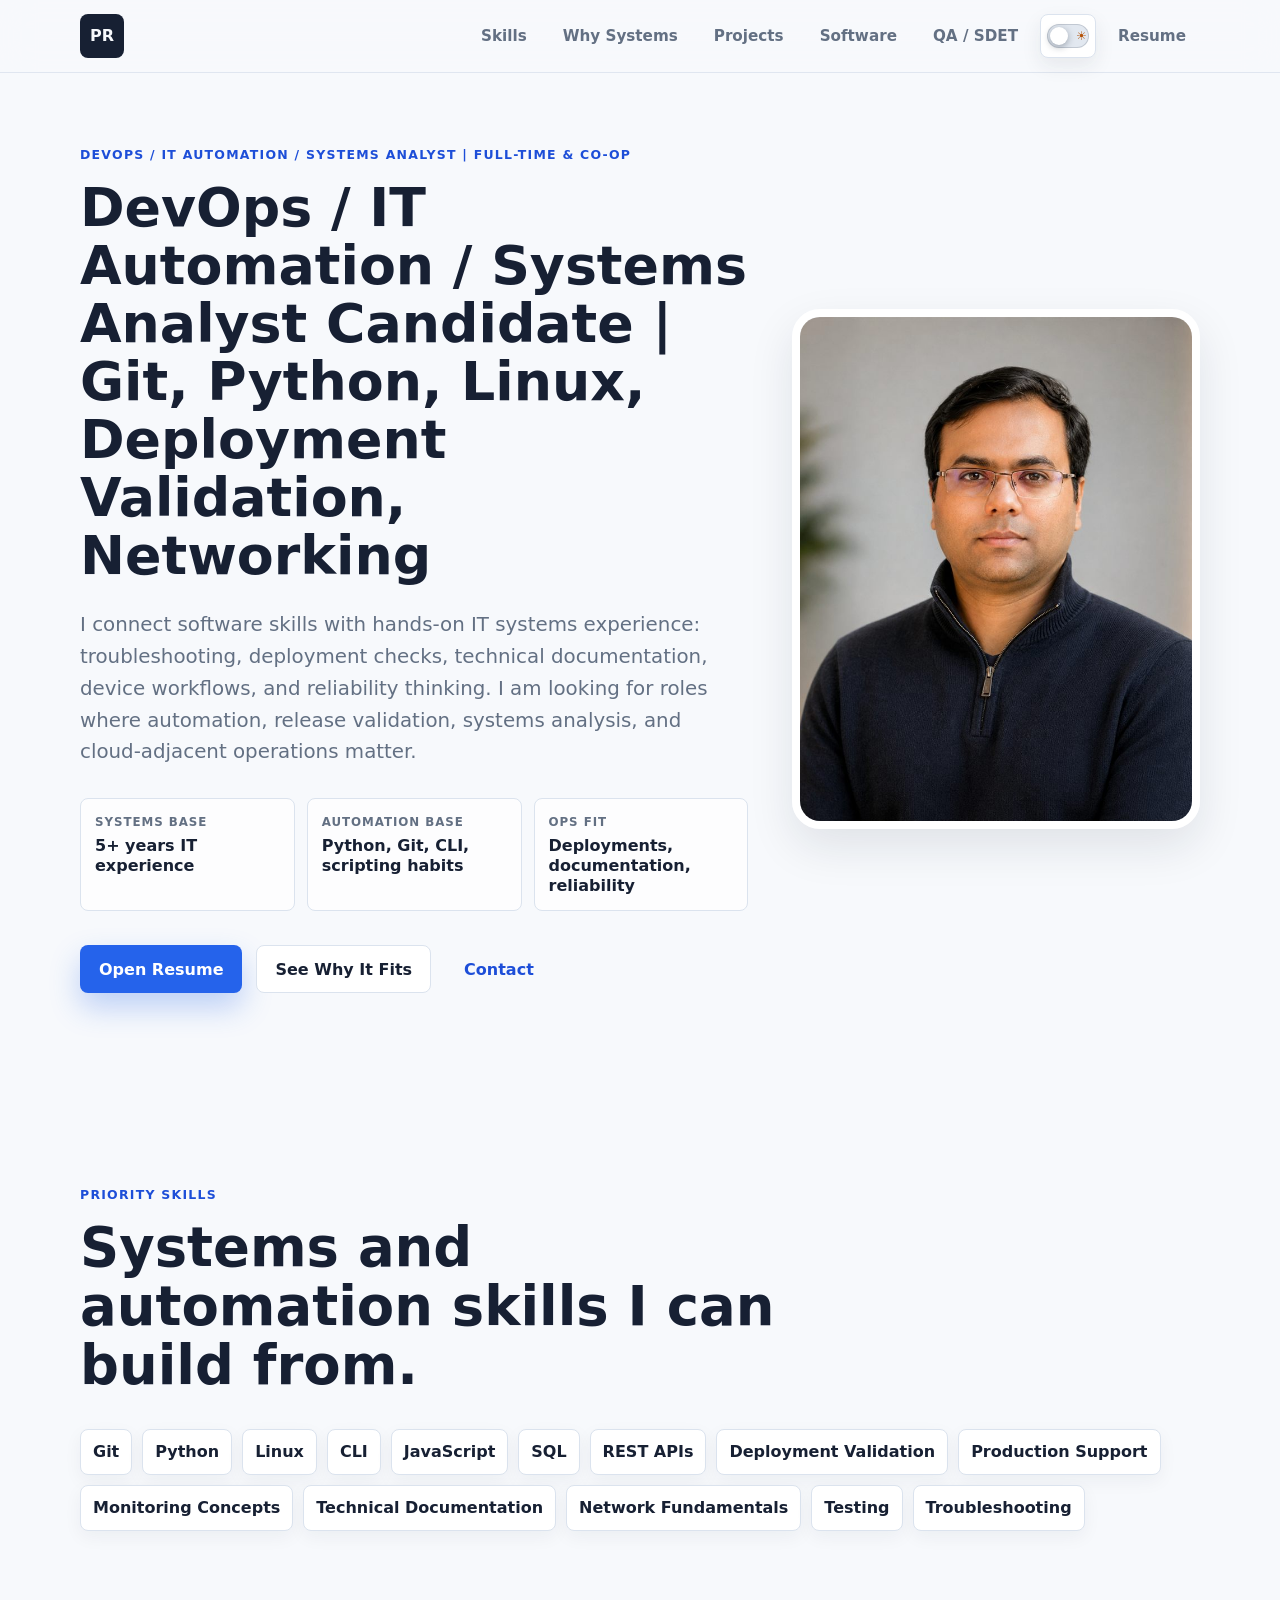
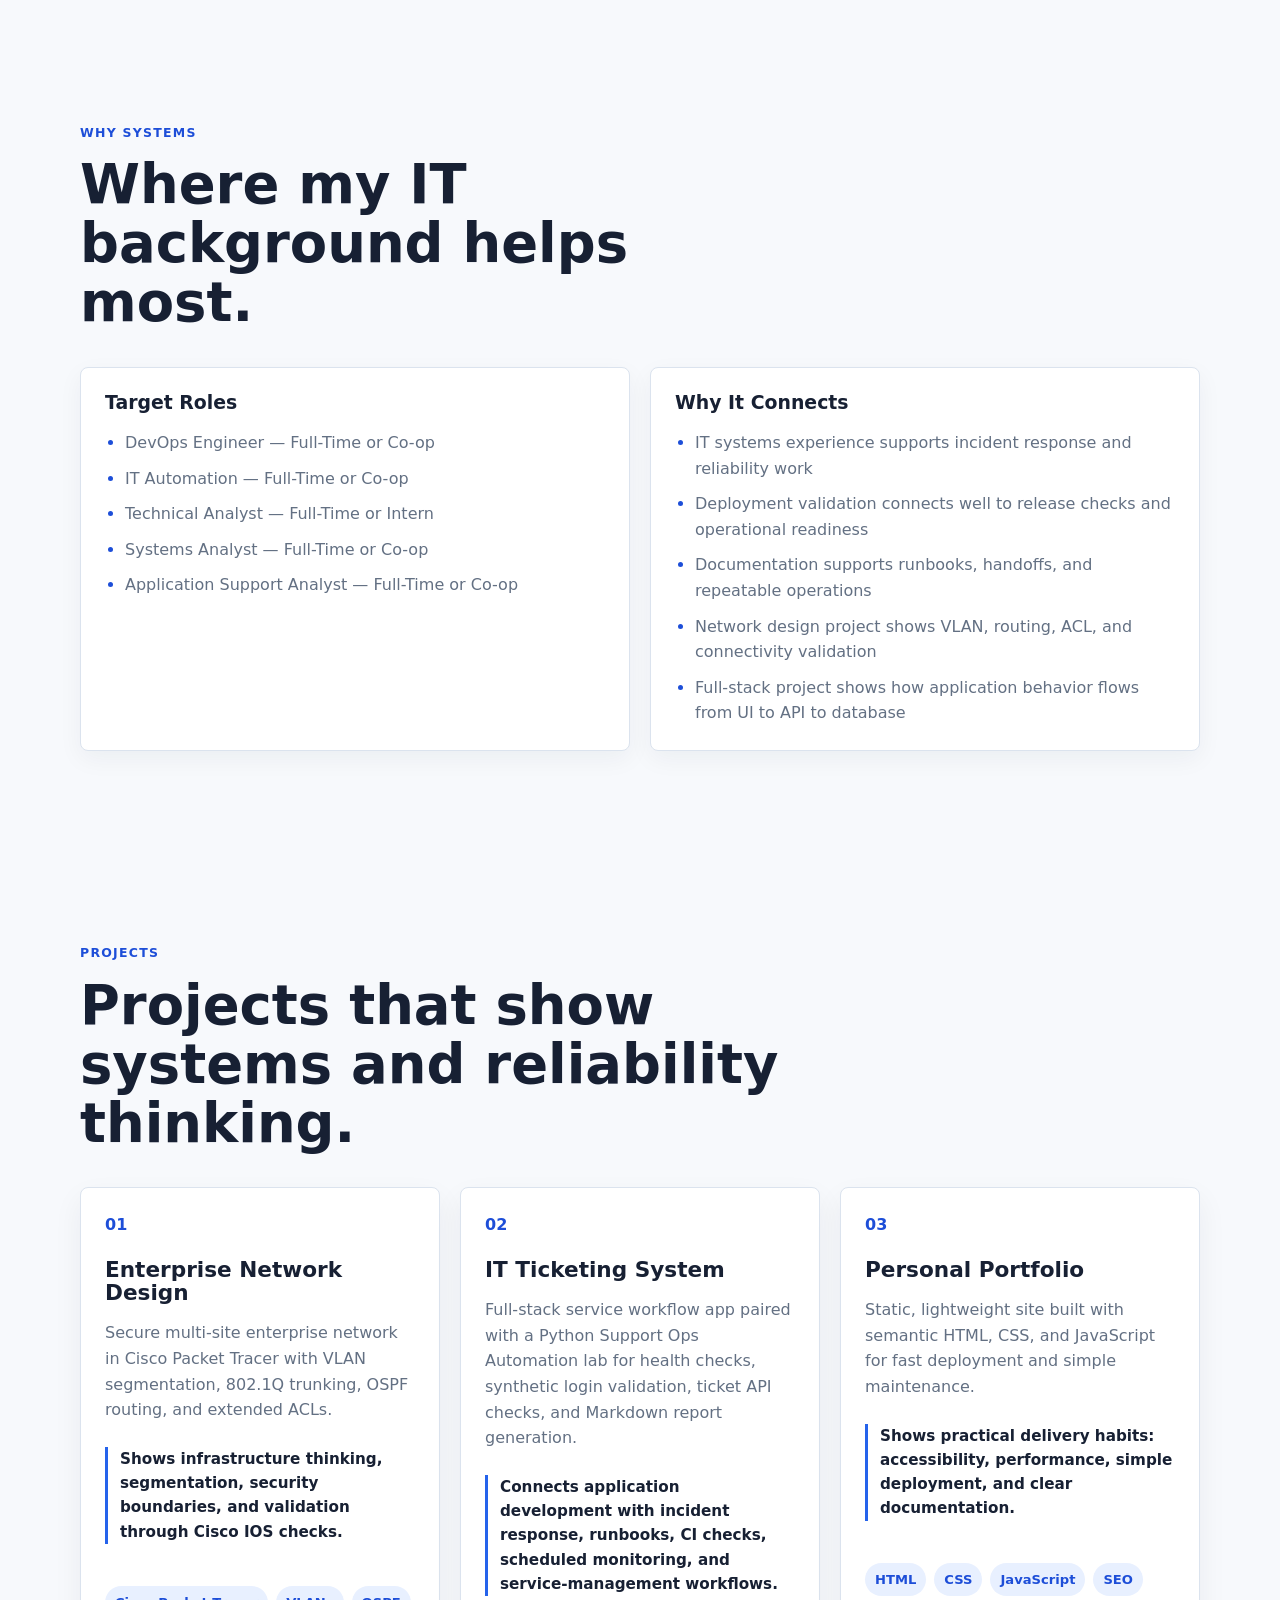
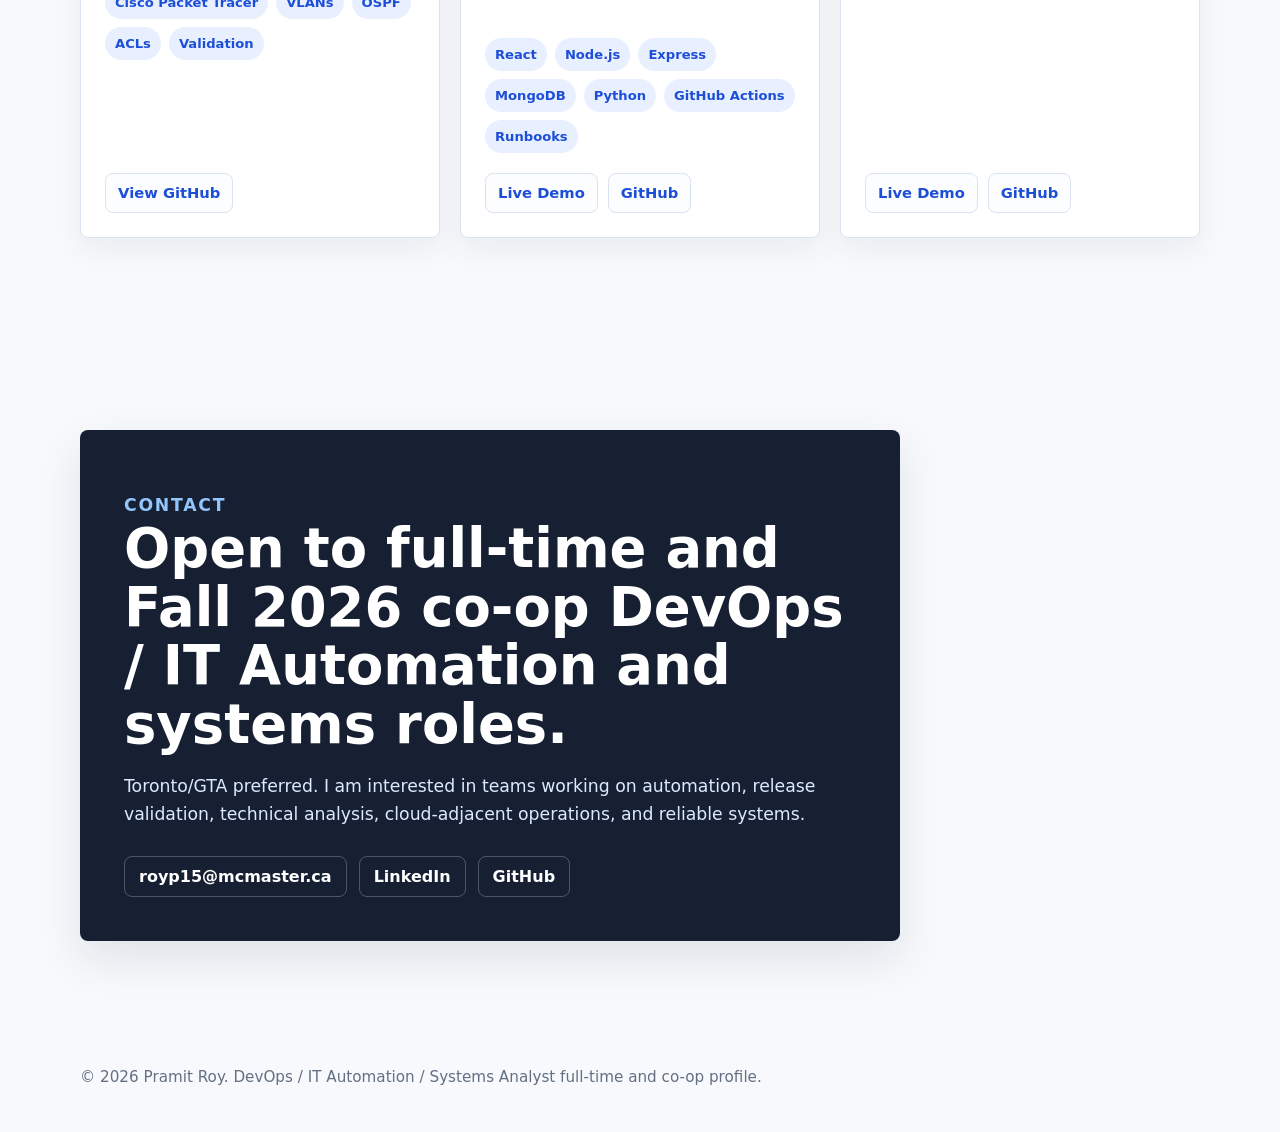
==== commit 29e91881: "Expand portfolio targeting to full-time roles" ====
--- a/devops-cloud-it-automation-coop.html
+++ b/devops-cloud-it-automation-coop.html
@@ -5,22 +5,22 @@
     <meta name="viewport" content="width=device-width, initial-scale=1.0" />
     <meta
       name="description"
-      content="Pramit Roy - DevOps / IT Automation and Systems Analyst co-op profile focused on deployment validation, systems reliability, Git, Python, networking, and documentation."
+      content="Pramit Roy - DevOps / IT Automation and Systems Analyst profile for full-time and co-op roles, focused on deployment validation, systems reliability, Git, Python, networking, and documentation."
     />
     <meta name="author" content="Pramit Roy" />
     <meta name="theme-color" content="#172033" />
     <meta name="color-scheme" content="light dark" />
     <meta
       property="og:title"
-      content="Pramit Roy | DevOps / IT Automation / Systems Analyst Co-op"
+      content="Pramit Roy | DevOps / IT Automation / Systems Analyst — Full-Time & Co-op"
     />
     <meta
       property="og:description"
-      content="DevOps / IT Automation and Systems Analyst co-op profile with IT systems experience, deployment validation, troubleshooting, documentation, and software projects."
+      content="DevOps / IT Automation and Systems Analyst profile for full-time and co-op roles with IT systems experience, deployment validation, troubleshooting, documentation, and software projects."
     />
     <meta property="og:type" content="website" />
     <meta property="og:image" content="assets/profile-optimized.jpg" />
-    <title>Pramit Roy | DevOps / IT Automation / Systems Analyst Co-op</title>
+    <title>Pramit Roy | DevOps / IT Automation / Systems Analyst — Full-Time & Co-op</title>
     <script>
       (() => {
         try {
@@ -91,7 +91,7 @@
               href="assets/resume-devops-cloud-it-automation-coop.pdf"
               target="_blank"
               rel="noopener"
-              aria-label="Download DevOps / IT Automation co-op resume PDF"
+              aria-label="Download DevOps / IT Automation full-time and co-op resume PDF"
               >Resume</a
             >
           </li>
@@ -106,9 +106,9 @@
         aria-labelledby="hero-title"
       >
         <div class="hero-content">
-          <p class="eyebrow">DevOps / IT Automation / Systems Analyst Co-op</p>
+          <p class="eyebrow">DevOps / IT Automation / Systems Analyst | Full-Time & Co-op</p>
           <h1 id="hero-title">
-            DevOps / IT Automation / Systems Analyst Co-op Candidate | Git,
+            DevOps / IT Automation / Systems Analyst Candidate | Git,
             Python, Linux, Deployment Validation, Networking
           </h1>
           <p class="hero-tagline">
@@ -138,7 +138,7 @@
               href="assets/resume-devops-cloud-it-automation-coop.pdf"
               target="_blank"
               rel="noopener"
-              aria-label="Download DevOps / IT Automation co-op resume PDF"
+              aria-label="Download DevOps / IT Automation full-time and co-op resume PDF"
               >Open Resume</a
             >
             <a class="btn secondary" href="#fit">See Why It Fits</a>
@@ -198,11 +198,11 @@
           <article class="role-card">
             <h3>Target Roles</h3>
             <ul class="role-list">
-              <li>DevOps Engineer Co-op</li>
-              <li>IT Automation Co-op</li>
-              <li>Technical Analyst Intern</li>
-              <li>Systems Analyst Co-op</li>
-              <li>Application Support Analyst Co-op</li>
+              <li>DevOps Engineer — Full-Time or Co-op</li>
+              <li>IT Automation — Full-Time or Co-op</li>
+              <li>Technical Analyst — Full-Time or Intern</li>
+              <li>Systems Analyst — Full-Time or Co-op</li>
+              <li>Application Support Analyst — Full-Time or Co-op</li>
             </ul>
           </article>
           <article class="role-card">
@@ -349,7 +349,8 @@
         <div class="contact-panel">
           <p class="eyebrow">Contact</p>
           <h2 id="contact-title">
-            Open to Fall 2026 DevOps / IT Automation and systems co-op roles.
+            Open to full-time and Fall 2026 co-op DevOps / IT Automation and
+            systems roles.
           </h2>
           <p>
             Toronto/GTA preferred. I am interested in teams working on
@@ -378,7 +379,7 @@
     <footer class="site-footer">
       <p>
         &copy; <span id="year"></span> Pramit Roy. DevOps / IT Automation /
-        Systems Analyst Co-op profile.
+        Systems Analyst full-time and co-op profile.
       </p>
     </footer>
     <script src="script.js?v=20260629-theme-toggle" defer></script>
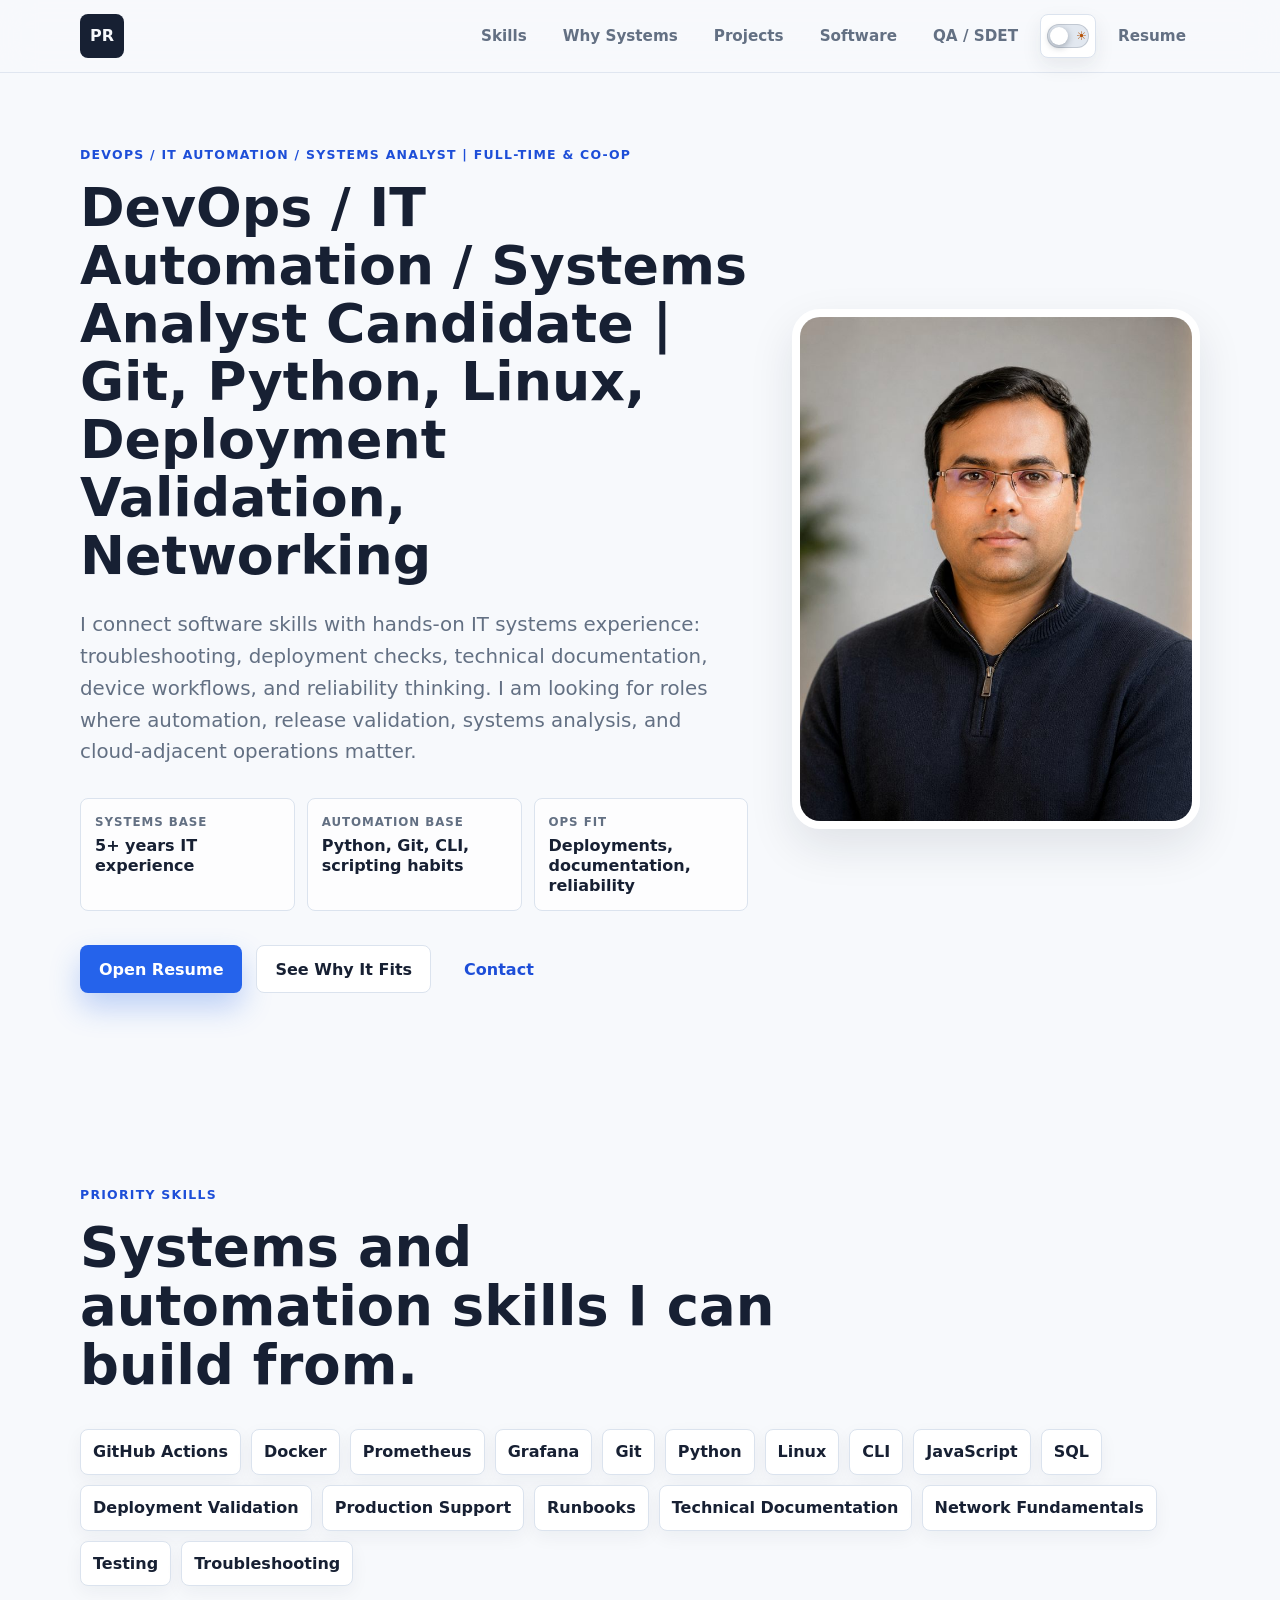
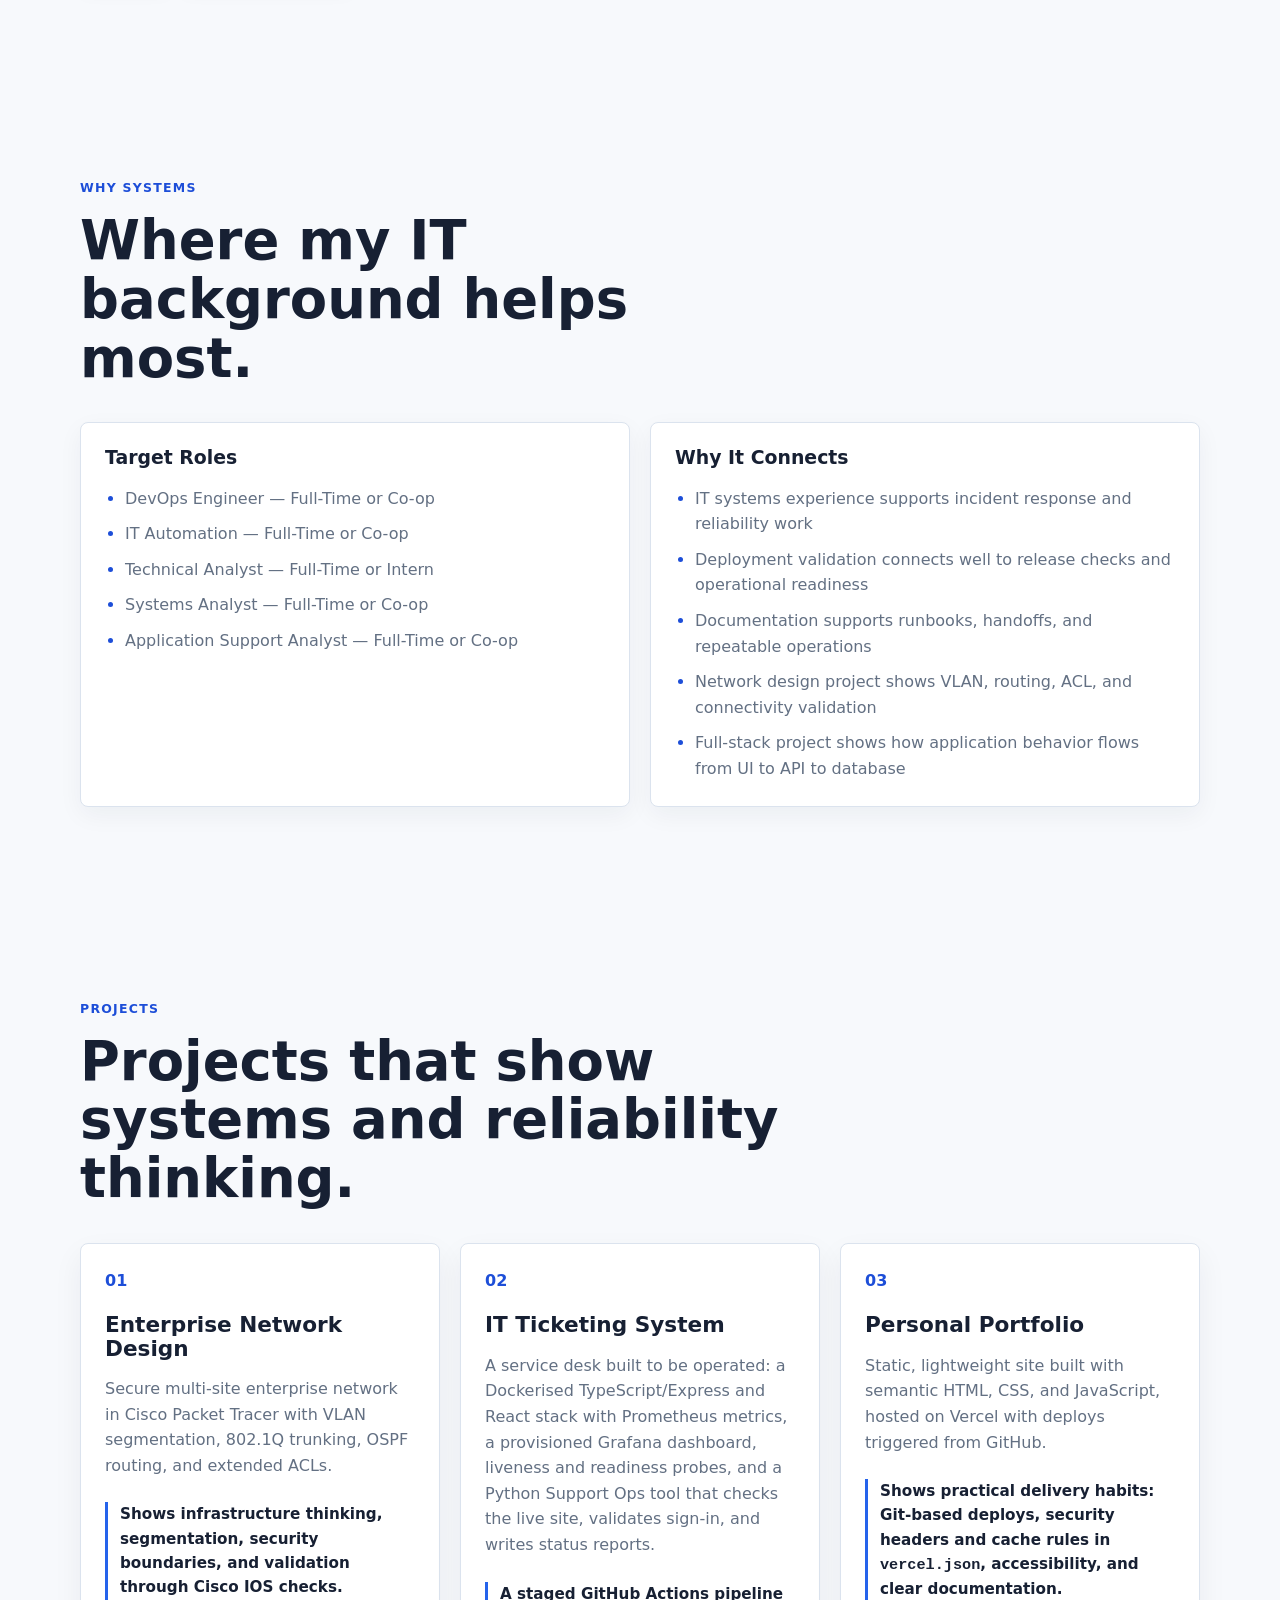
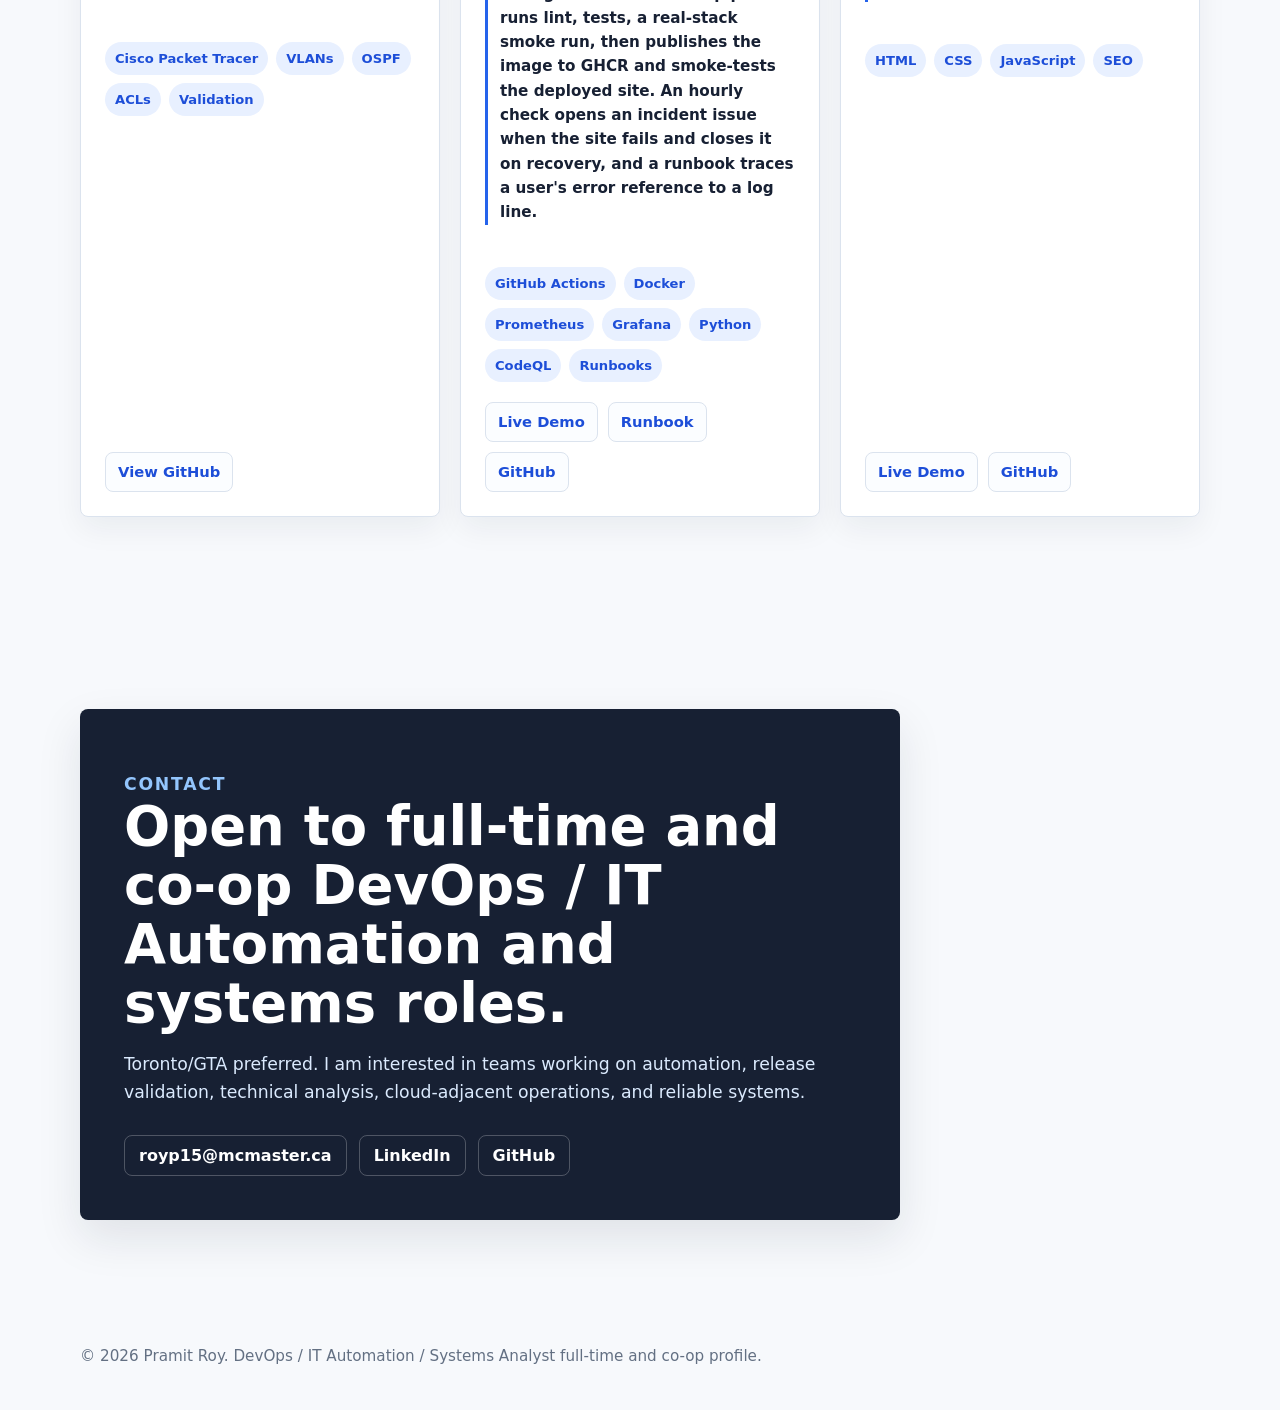
==== commit aded6f25: "Refresh portfolio for project upgrades and host on Vercel - Rewrite ticketing and chess project card" ====
--- a/devops-cloud-it-automation-coop.html
+++ b/devops-cloud-it-automation-coop.html
@@ -19,7 +19,18 @@
       content="DevOps / IT Automation and Systems Analyst profile for full-time and co-op roles with IT systems experience, deployment validation, troubleshooting, documentation, and software projects."
     />
     <meta property="og:type" content="website" />
-    <meta property="og:image" content="assets/profile-optimized.jpg" />
+    <meta
+      property="og:url"
+      content="https://pramitroy.vercel.app/devops-cloud-it-automation-coop"
+    />
+    <meta
+      property="og:image"
+      content="https://pramitroy.vercel.app/assets/profile-optimized.jpg"
+    />
+    <link
+      rel="canonical"
+      href="https://pramitroy.vercel.app/devops-cloud-it-automation-coop"
+    />
     <title>Pramit Roy | DevOps / IT Automation / Systems Analyst — Full-Time & Co-op</title>
     <script>
       (() => {
@@ -172,16 +183,19 @@
           class="priority-skills"
           aria-label="Priority DevOps and IT automation skills"
         >
+          <li>GitHub Actions</li>
+          <li>Docker</li>
+          <li>Prometheus</li>
+          <li>Grafana</li>
           <li>Git</li>
           <li>Python</li>
           <li>Linux</li>
           <li>CLI</li>
           <li>JavaScript</li>
           <li>SQL</li>
-          <li>REST APIs</li>
           <li>Deployment Validation</li>
           <li>Production Support</li>
-          <li>Monitoring Concepts</li>
+          <li>Runbooks</li>
           <li>Technical Documentation</li>
           <li>Network Fundamentals</li>
           <li>Testing</li>
@@ -277,21 +291,26 @@
             <p class="project-number">02</p>
             <h3>IT Ticketing System</h3>
             <p>
-              Full-stack service workflow app paired with a Python Support Ops
-              Automation lab for health checks, synthetic login validation,
-              ticket API checks, and Markdown report generation.
+              A service desk built to be operated: a Dockerised
+              TypeScript/Express and React stack with Prometheus metrics, a
+              provisioned Grafana dashboard, liveness and readiness probes, and
+              a Python Support Ops tool that checks the live site, validates
+              sign-in, and writes status reports.
             </p>
             <p class="project-impact">
-              Connects application development with incident response, runbooks,
-              CI checks, scheduled monitoring, and service-management workflows.
+              A staged GitHub Actions pipeline runs lint, tests, a real-stack
+              smoke run, then publishes the image to GHCR and smoke-tests the
+              deployed site. An hourly check opens an incident issue when the
+              site fails and closes it on recovery, and a runbook traces a
+              user's error reference to a log line.
             </p>
             <ul class="project-tags">
-              <li>React</li>
-              <li>Node.js</li>
-              <li>Express</li>
-              <li>MongoDB</li>
+              <li>GitHub Actions</li>
+              <li>Docker</li>
+              <li>Prometheus</li>
+              <li>Grafana</li>
               <li>Python</li>
-              <li>GitHub Actions</li>
+              <li>CodeQL</li>
               <li>Runbooks</li>
             </ul>
             <div class="project-links">
@@ -300,6 +319,12 @@
                 target="_blank"
                 rel="noopener"
                 >Live Demo</a
+              >
+              <a
+                href="https://github.com/proyneon-hub/it-ticketing-system/blob/main/docs/RUNBOOK.md"
+                target="_blank"
+                rel="noopener"
+                >Runbook</a
               >
               <a
                 href="https://github.com/proyneon-hub/it-ticketing-system"
@@ -314,11 +339,12 @@
             <h3>Personal Portfolio</h3>
             <p>
               Static, lightweight site built with semantic HTML, CSS, and
-              JavaScript for fast deployment and simple maintenance.
+              JavaScript, hosted on Vercel with deploys triggered from GitHub.
             </p>
             <p class="project-impact">
-              Shows practical delivery habits: accessibility, performance,
-              simple deployment, and clear documentation.
+              Shows practical delivery habits: Git-based deploys, security
+              headers and cache rules in <code>vercel.json</code>,
+              accessibility, and clear documentation.
             </p>
             <ul class="project-tags">
               <li>HTML</li>
@@ -327,7 +353,10 @@
               <li>SEO</li>
             </ul>
             <div class="project-links">
-              <a href="https://pramitroy.tech" target="_blank" rel="noopener"
+              <a
+                href="https://pramitroy.vercel.app"
+                target="_blank"
+                rel="noopener"
                 >Live Demo</a
               >
               <a
@@ -349,8 +378,8 @@
         <div class="contact-panel">
           <p class="eyebrow">Contact</p>
           <h2 id="contact-title">
-            Open to full-time and Fall 2026 co-op DevOps / IT Automation and
-            systems roles.
+            Open to full-time and co-op DevOps / IT Automation and systems
+            roles.
           </h2>
           <p>
             Toronto/GTA preferred. I am interested in teams working on
